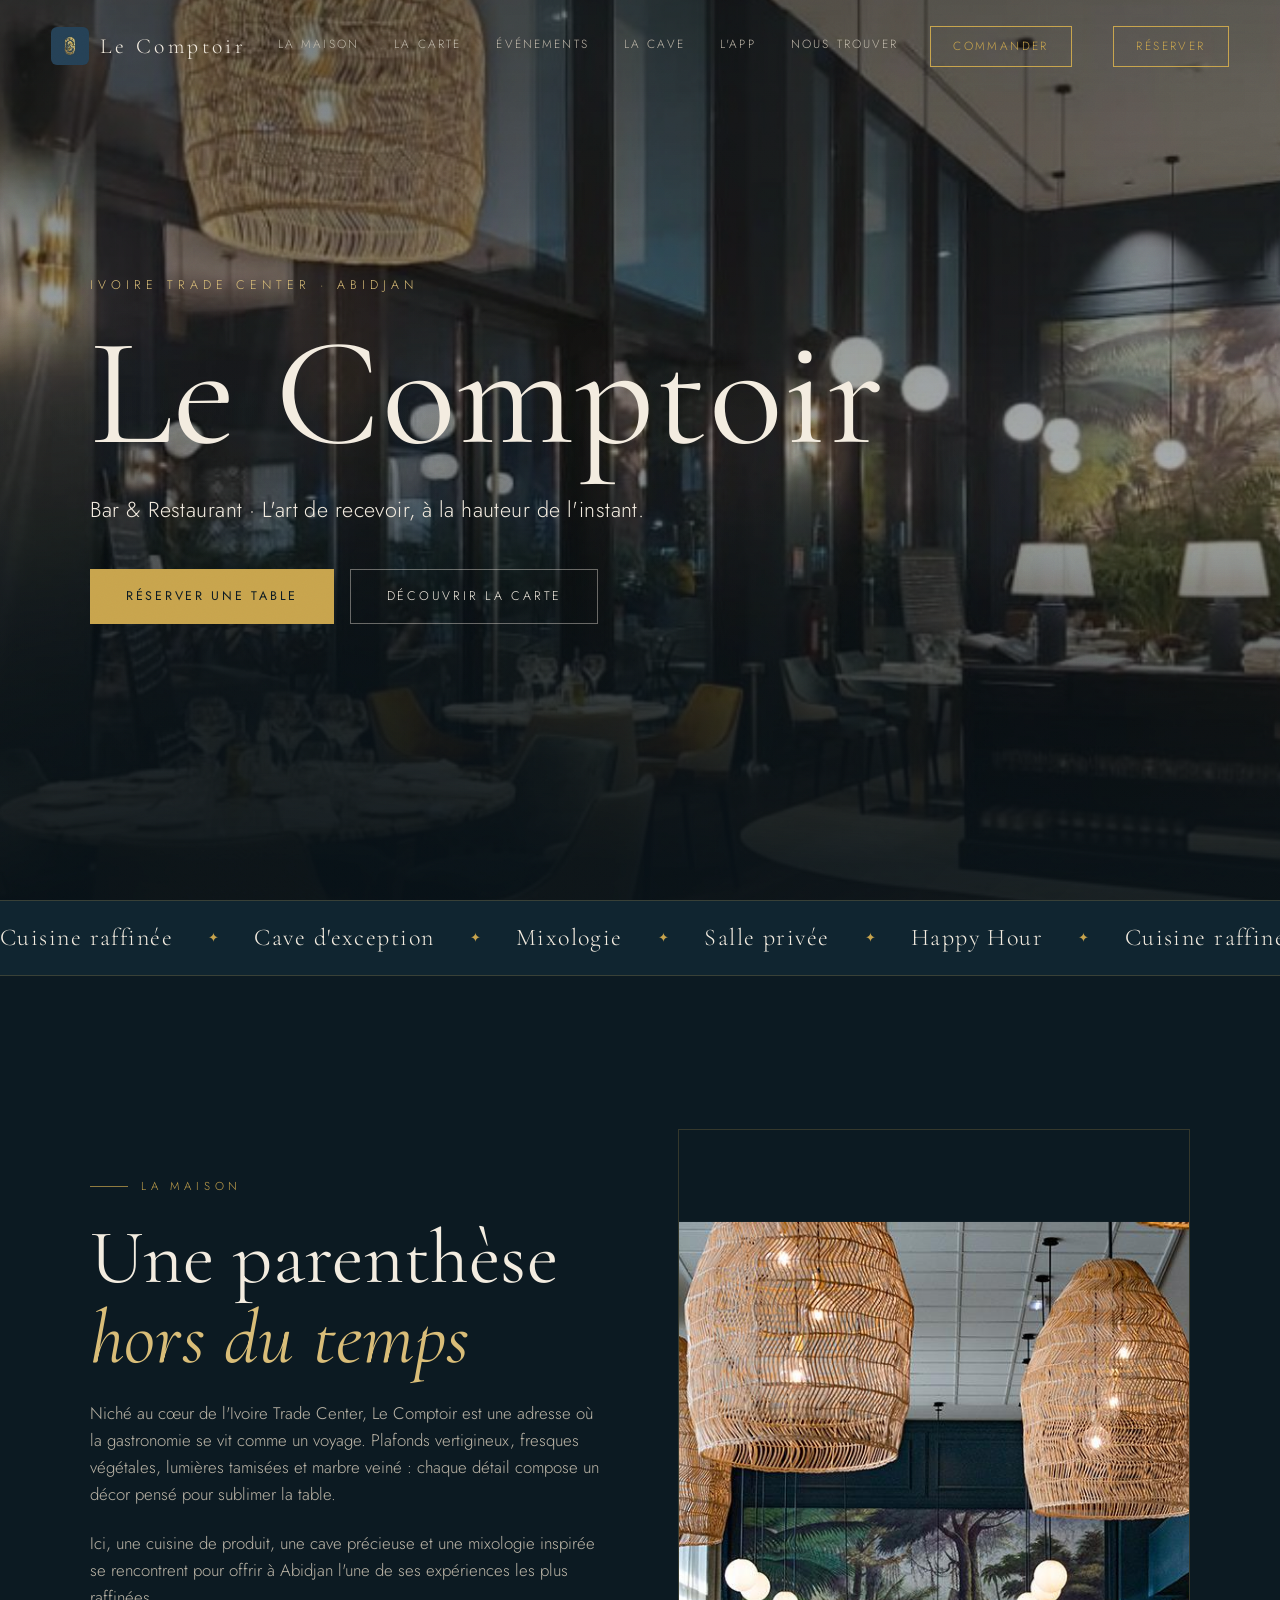
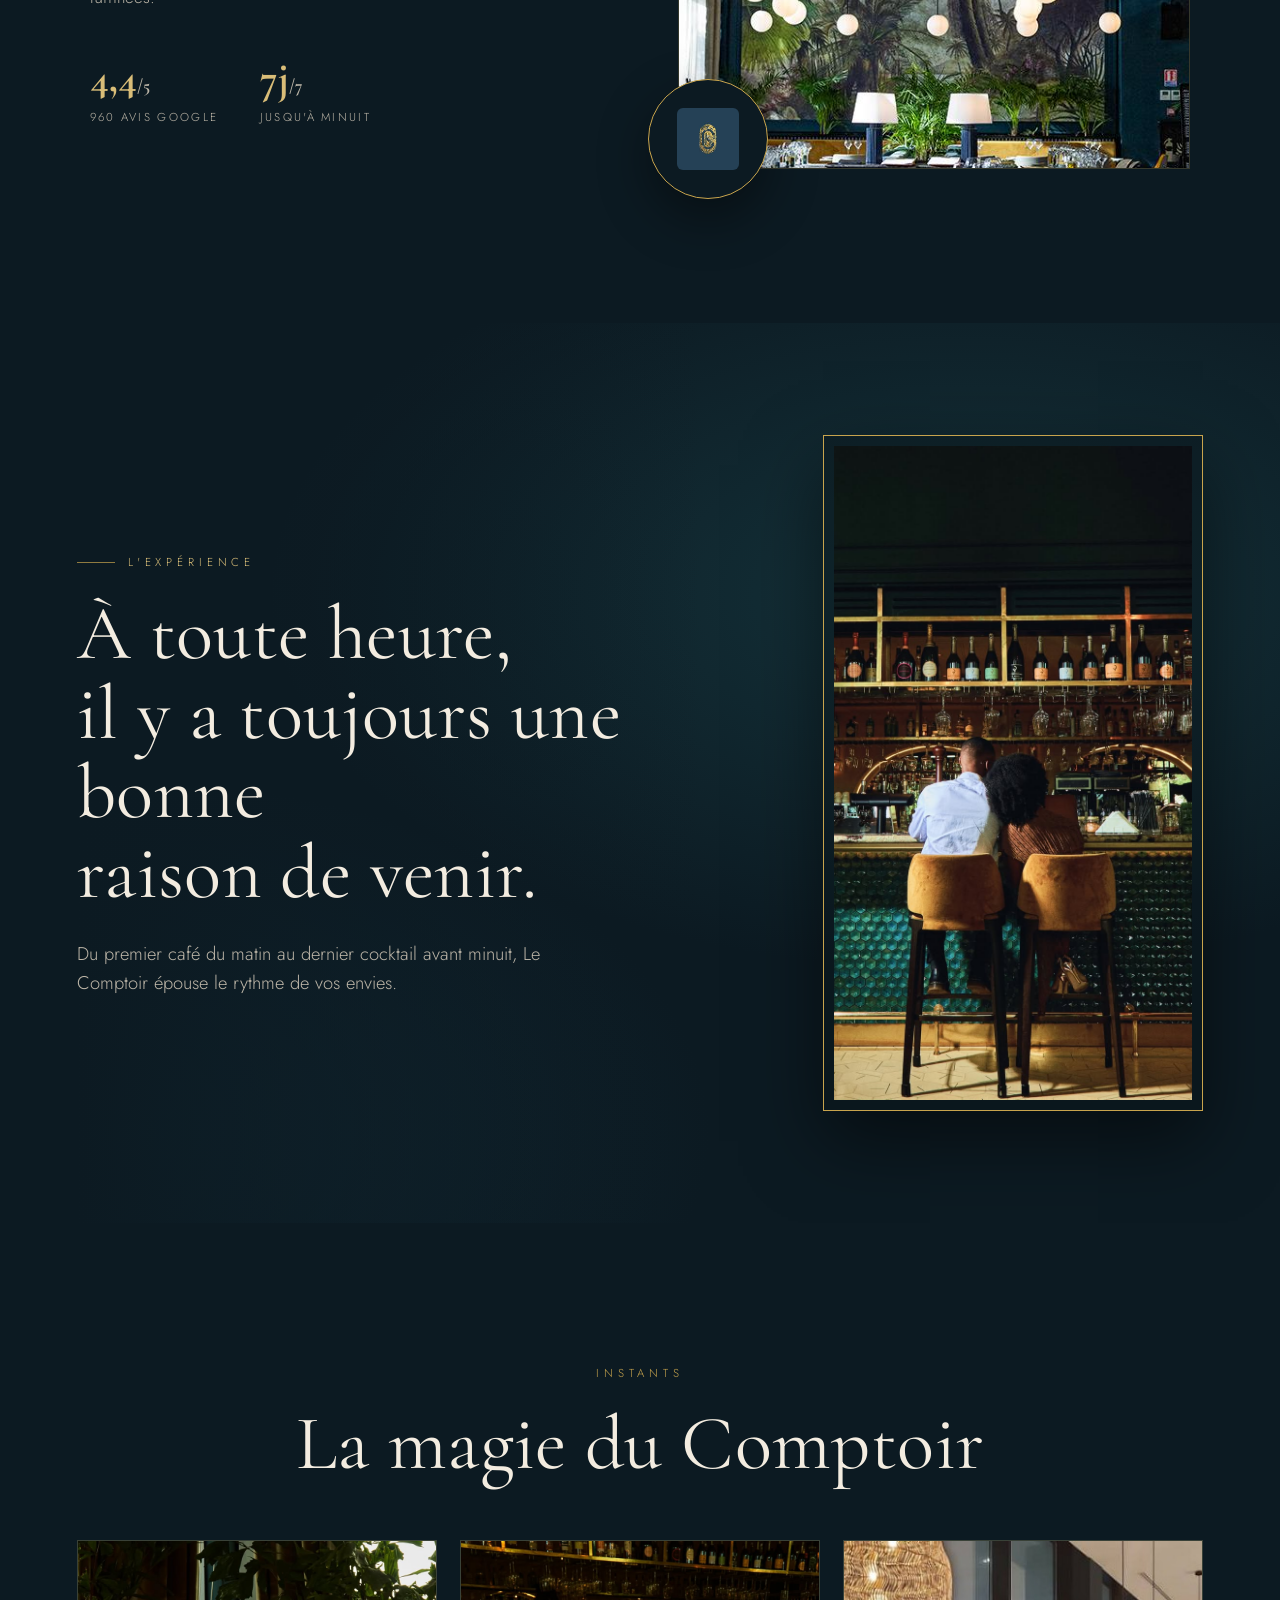
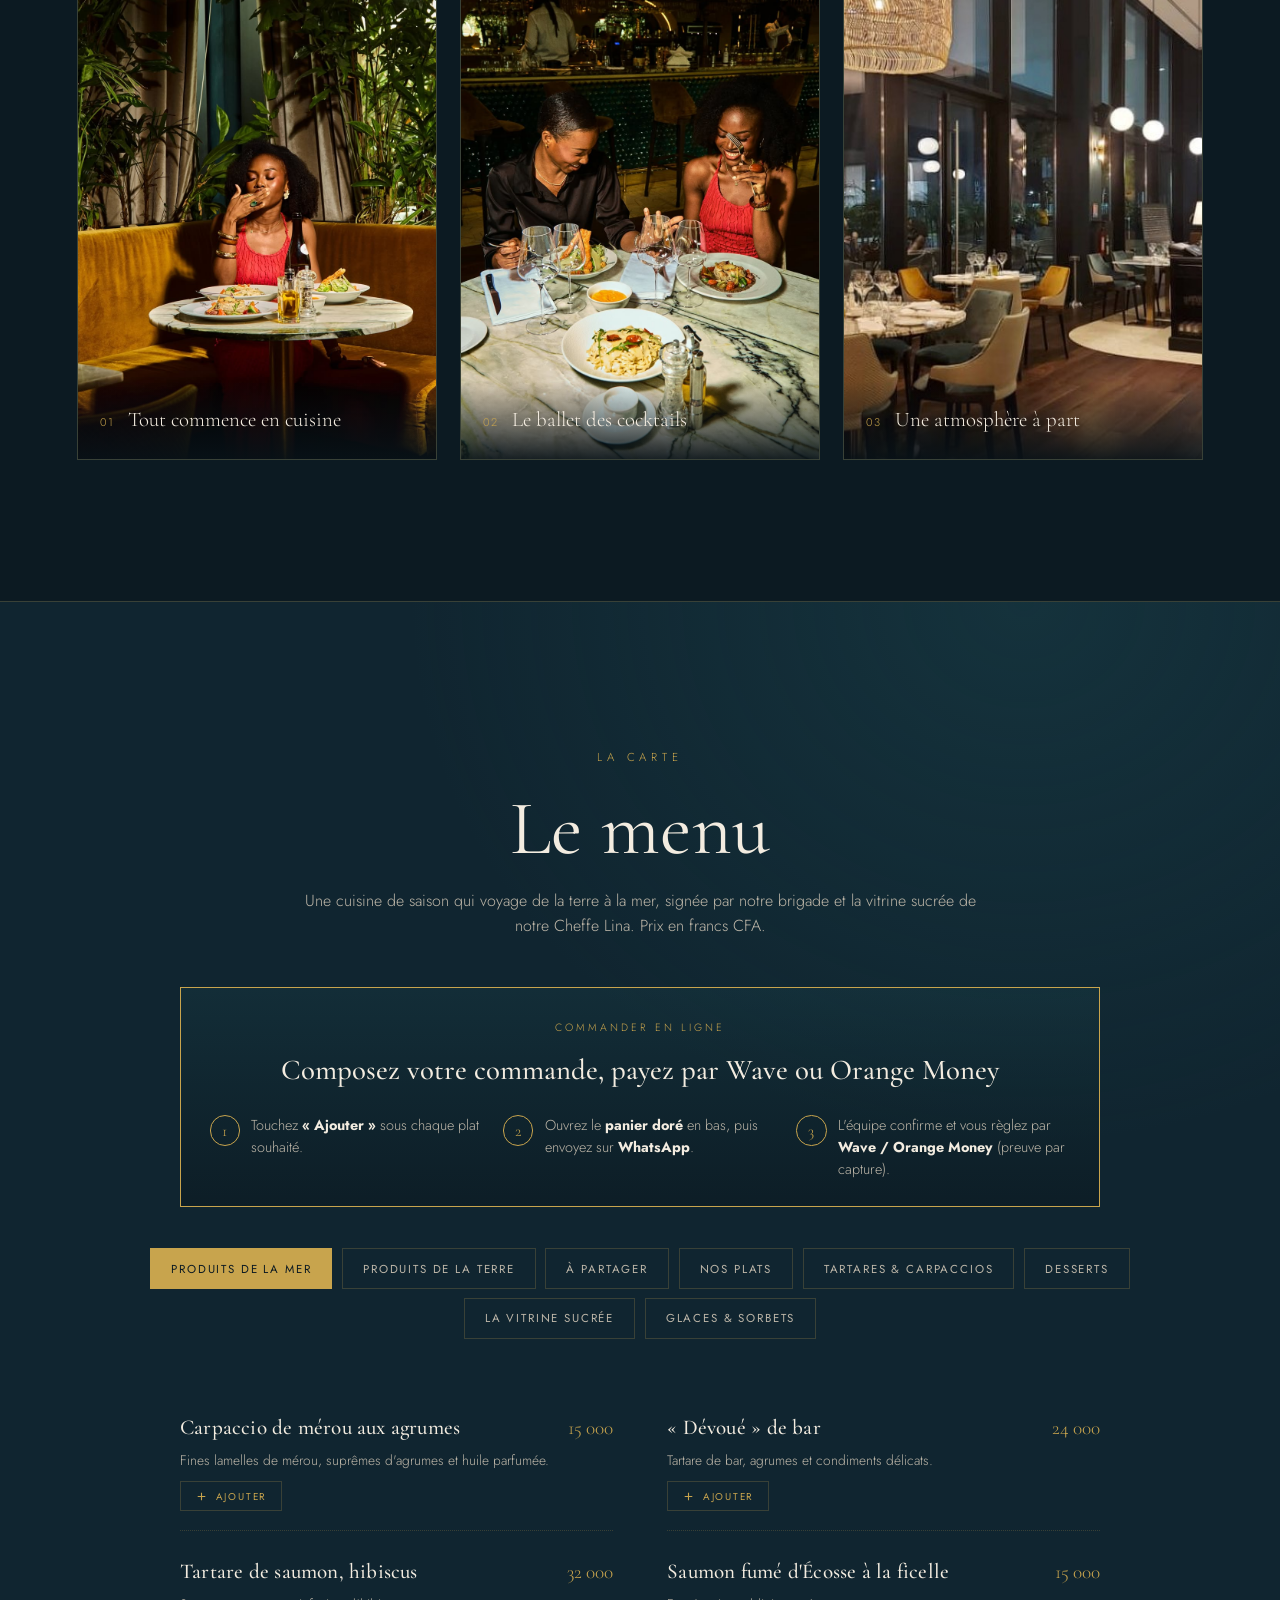
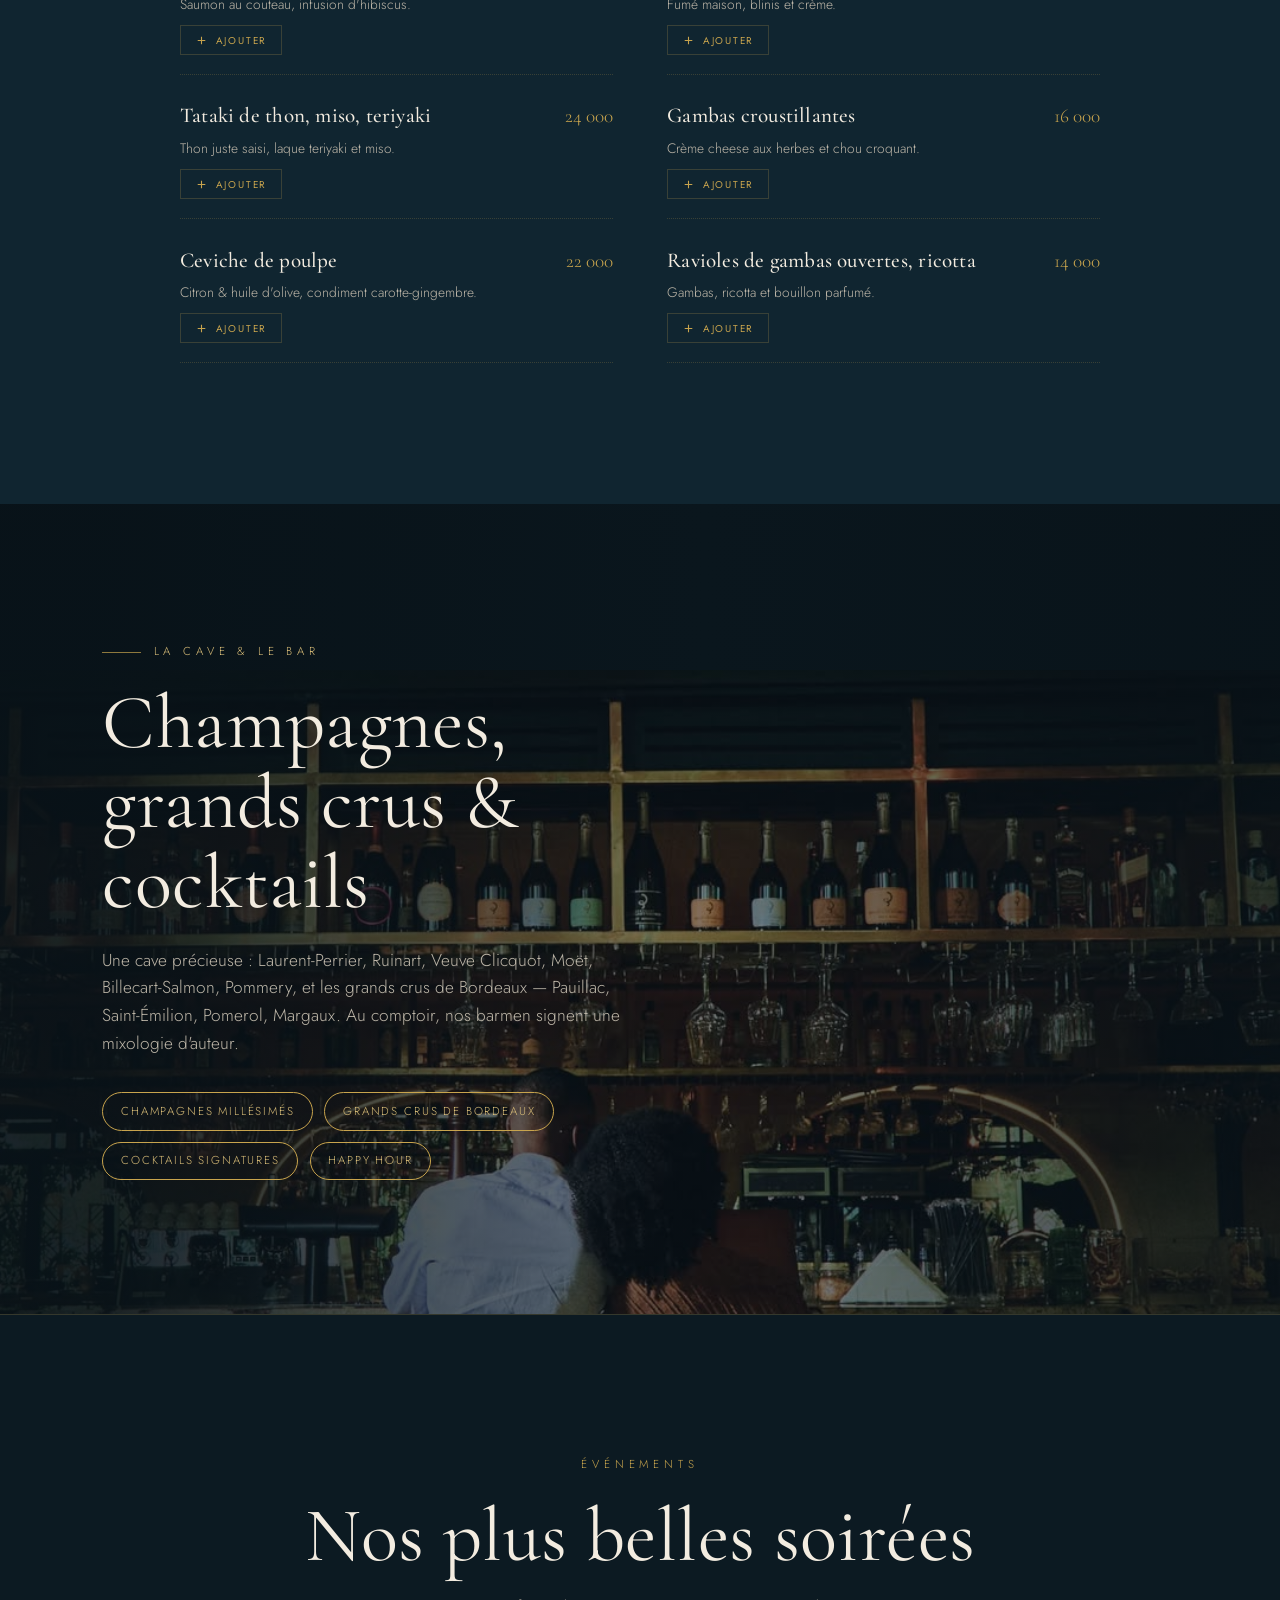
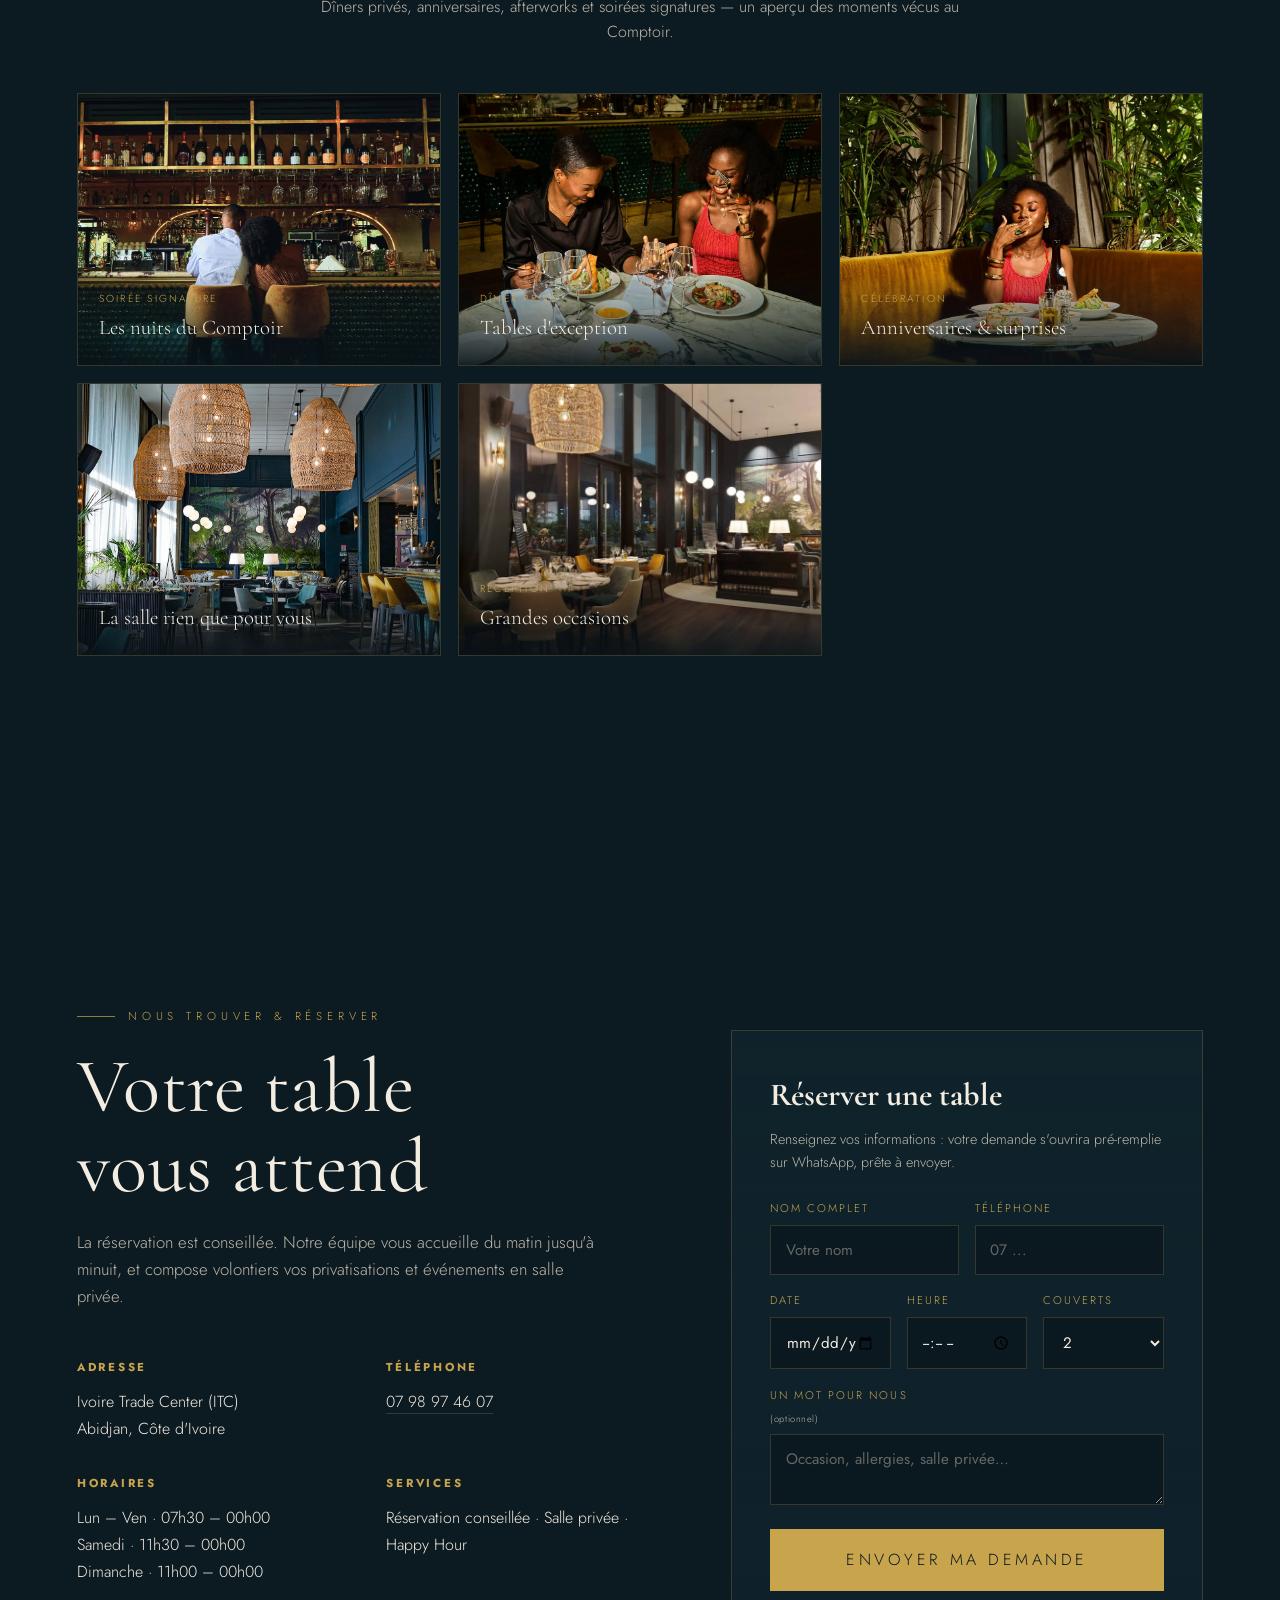
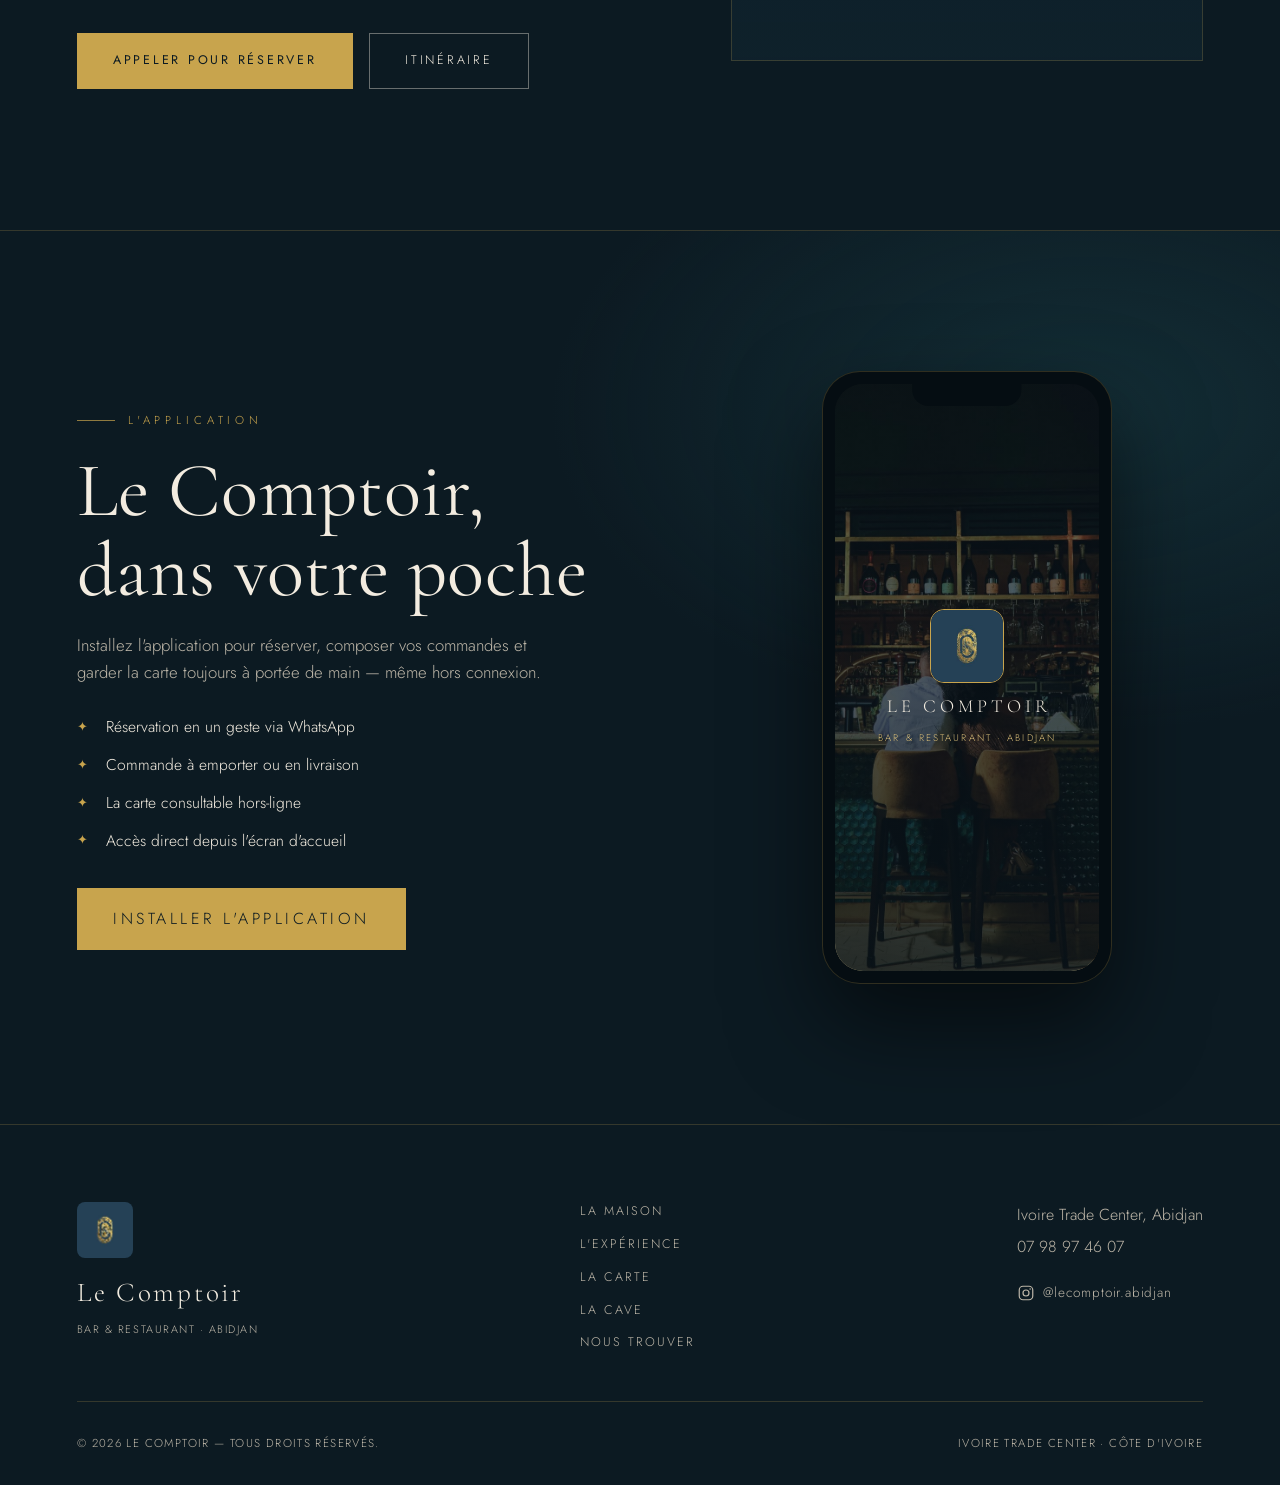
==== index.html @ 258ab1a0 "Le Comptoir — site web + PWA (réservation & commande WhatsApp, événements) Co-Authored-By: Claude Op" ====
<!DOCTYPE html>
<html lang="fr">
<head>
<meta charset="UTF-8">
<meta name="viewport" content="width=device-width, initial-scale=1.0">
<title>Le Comptoir — Bar &amp; Restaurant · Abidjan</title>
<meta name="description" content="Le Comptoir, restaurant et bar haut de gamme au cœur de l'Ivoire Trade Center, Abidjan. Une cuisine raffinée, une cave d'exception et une atmosphère d'un autre monde.">
<link rel="icon" href="assets/img/logo.jpeg">
<!-- PWA -->
<link rel="manifest" href="manifest.webmanifest">
<meta name="theme-color" content="#0c1a22">
<meta name="mobile-web-app-capable" content="yes">
<meta name="apple-mobile-web-app-capable" content="yes">
<meta name="apple-mobile-web-app-status-bar-style" content="black-translucent">
<meta name="apple-mobile-web-app-title" content="Le Comptoir">
<link rel="apple-touch-icon" href="assets/icons/apple-touch-icon.png">
<link rel="preconnect" href="https://fonts.googleapis.com">
<link rel="preconnect" href="https://fonts.gstatic.com" crossorigin>
<link href="https://fonts.googleapis.com/css2?family=Cormorant+Garamond:ital,wght@0,300;0,400;0,500;0,600;1,400&family=Jost:wght@300;400;500&display=swap" rel="stylesheet">
<link rel="stylesheet" href="styles.css">
</head>
<body>

<!-- ===== Preloader ===== -->
<div class="preloader" id="preloader">
  <div class="preloader__inner">
    <img src="assets/img/logo.jpeg" alt="Le Comptoir" class="preloader__logo">
    <span class="preloader__name">LE COMPTOIR</span>
    <div class="preloader__bar"><span></span></div>
  </div>
</div>

<!-- ===== Progress + grain ===== -->
<div class="scroll-progress" id="scrollProgress"></div>
<div class="grain"></div>

<!-- ===== Nav ===== -->
<header class="nav" id="nav">
  <a href="#hero" class="nav__brand">
    <img src="assets/img/logo.jpeg" alt="Le Comptoir">
    <span>Le Comptoir</span>
  </a>
  <nav class="nav__links">
    <a href="#about">La Maison</a>
    <a href="#menu">La Carte</a>
    <a href="#events">Événements</a>
    <a href="#cave">La Cave</a>
    <a href="#app">L'App</a>
    <a href="#visite">Nous Trouver</a>
  </nav>
  <a href="#menu" class="nav__cta nav__cta--ghost">Commander</a>
  <a href="#reserver" class="nav__cta">Réserver</a>
  <button class="nav__burger" id="burger" aria-label="Menu"><span></span><span></span><span></span></button>
</header>

<div class="mobile-menu" id="mobileMenu">
  <a href="#about">La Maison</a>
  <a href="#menu">La Carte</a>
  <a href="#menu">Commander</a>
  <a href="#events">Événements</a>
  <a href="#cave">La Cave</a>
  <a href="#app">L'App</a>
  <a href="#visite">Nous Trouver</a>
  <a href="https://www.instagram.com/lecomptoir.abidjan/" target="_blank" rel="noopener">Instagram</a>
  <a href="#reserver" class="mobile-menu__cta">Réserver</a>
</div>

<!-- ===== HERO ===== -->
<section class="hero" id="hero">
  <div class="hero__media">
    <picture>
      <source media="(max-width:768px)" srcset="assets/img/bar.jpg">
      <img src="assets/img/salle.jpg" alt="La salle du Comptoir" class="hero__img" id="heroImg">
    </picture>
    <div class="hero__overlay"></div>
  </div>
  <div class="hero__content">
    <span class="hero__eyebrow" data-reveal>Ivoire Trade Center · Abidjan</span>
    <h1 class="hero__title">
      <span data-reveal data-delay="1">Le Comptoir</span>
    </h1>
    <p class="hero__sub" data-reveal data-delay="2">Bar &amp; Restaurant · L'art de recevoir, à la hauteur de l'instant.</p>
    <div class="hero__actions" data-reveal data-delay="3">
      <a href="#reserver" class="btn btn--gold">Réserver une table</a>
      <a href="#menu" class="btn btn--ghost">Découvrir la carte</a>
    </div>
  </div>
  <div class="hero__scroll" data-reveal data-delay="4">
    <span>Défiler</span>
    <div class="hero__scroll-line"></div>
  </div>
</section>

<!-- ===== Marquee ===== -->
<div class="marquee">
  <div class="marquee__track">
    <span>Cuisine raffinée</span><i>✦</i><span>Cave d'exception</span><i>✦</i><span>Mixologie</span><i>✦</i><span>Salle privée</span><i>✦</i><span>Happy Hour</span><i>✦</i>
    <span>Cuisine raffinée</span><i>✦</i><span>Cave d'exception</span><i>✦</i><span>Mixologie</span><i>✦</i><span>Salle privée</span><i>✦</i><span>Happy Hour</span><i>✦</i>
  </div>
</div>

<!-- ===== ABOUT ===== -->
<section class="about" id="about">
  <div class="about__text">
    <span class="kicker" data-reveal>La Maison</span>
    <h2 class="h-display" data-reveal data-delay="1">Une parenthèse<br><em>hors du temps</em></h2>
    <p data-reveal data-delay="2">Niché au cœur de l'Ivoire Trade Center, Le Comptoir est une adresse où la gastronomie se vit comme un voyage. Plafonds vertigineux, fresques végétales, lumières tamisées et marbre veiné&nbsp;: chaque détail compose un décor pensé pour sublimer la table.</p>
    <p data-reveal data-delay="3">Ici, une cuisine de produit, une cave précieuse et une mixologie inspirée se rencontrent pour offrir à Abidjan l'une de ses expériences les plus raffinées.</p>
    <div class="about__stats" data-reveal data-delay="4">
      <div><strong>4,4<span>/5</span></strong><small>960 avis Google</small></div>
      <div><strong>7j<span>/7</span></strong><small>jusqu'à minuit</small></div>
    </div>
  </div>
  <div class="about__media">
    <div class="about__img-wrap" data-reveal data-delay="2">
      <img src="assets/img/salle2.jpg" alt="Intérieur du Comptoir" data-parallax="0.12">
    </div>
    <div class="about__badge" data-reveal data-delay="3">
      <img src="assets/img/logo.jpeg" alt="Logo Le Comptoir">
    </div>
  </div>
</section>

<!-- ===== EXPERIENCE / VIDEO PINNED ===== -->
<section class="experience" id="experience">
  <div class="experience__bg" aria-hidden="true"></div>
  <div class="experience__veil"></div>
  <div class="experience__inner">
    <div class="experience__content">
      <span class="kicker kicker--light" data-reveal>L'Expérience</span>
      <h2 class="h-display h-display--light" data-reveal data-delay="1">À toute heure,<br>il y a toujours une bonne<br>raison de venir.</h2>
      <p data-reveal data-delay="2">Du premier café du matin au dernier cocktail avant minuit, Le Comptoir épouse le rythme de vos envies.</p>
    </div>
    <div class="experience__frame" data-reveal data-delay="2">
      <video muted loop playsinline preload="metadata" poster="assets/img/bar.jpg" data-autoplay>
        <source src="assets/video/ambiance.mp4" type="video/mp4">
      </video>
    </div>
  </div>
</section>

<!-- ===== TRIPTYQUE VIDEOS ===== -->
<section class="triptych">
  <div class="triptych__head">
    <span class="kicker" data-reveal>Instants</span>
    <h2 class="h-display" data-reveal data-delay="1">La magie du Comptoir</h2>
  </div>
  <div class="triptych__grid">
    <figure class="vcard" data-reveal>
      <video muted loop playsinline preload="metadata" poster="assets/img/banquette.jpg" data-autoplay>
        <source src="assets/video/cuisine.mp4" type="video/mp4">
      </video>
      <figcaption><span>01</span>Tout commence en cuisine</figcaption>
    </figure>
    <figure class="vcard vcard--tall" data-reveal data-delay="1">
      <video muted loop playsinline preload="metadata" poster="assets/img/duo-marbre.jpg" data-autoplay>
        <source src="assets/video/cocktail.mp4" type="video/mp4">
      </video>
      <figcaption><span>02</span>Le ballet des cocktails</figcaption>
    </figure>
    <figure class="vcard" data-reveal data-delay="2">
      <video muted loop playsinline preload="metadata" poster="assets/img/salle.jpg" data-autoplay>
        <source src="assets/video/ambiance.mp4" type="video/mp4">
      </video>
      <figcaption><span>03</span>Une atmosphère à part</figcaption>
    </figure>
  </div>
</section>

<!-- ===== MENU ===== -->
<section class="menu" id="menu">
  <div class="menu__intro">
    <span class="kicker" data-reveal>La Carte</span>
    <h2 class="h-display" data-reveal data-delay="1">Le menu</h2>
    <p data-reveal data-delay="2">Une cuisine de saison qui voyage de la terre à la mer, signée par notre brigade et la vitrine sucrée de notre Cheffe Lina. Prix en francs CFA.</p>
  </div>

  <div class="order-banner" data-reveal>
    <div class="order-banner__head">
      <span class="order-banner__tag">Commander en ligne</span>
      <h3>Composez votre commande, payez par Wave ou Orange Money</h3>
    </div>
    <div class="order-banner__steps">
      <div><span>1</span>Touchez <strong>« Ajouter »</strong> sous chaque plat souhaité.</div>
      <div><span>2</span>Ouvrez le <strong>panier doré</strong> en bas, puis envoyez sur <strong>WhatsApp</strong>.</div>
      <div><span>3</span>L'équipe confirme et vous règlez par <strong>Wave / Orange Money</strong> (preuve par capture).</div>
    </div>
  </div>

  <div class="menu__tabs" id="menuTabs" data-reveal>
    <button class="active" data-tab="mer">Produits de la mer</button>
    <button data-tab="terre">Produits de la terre</button>
    <button data-tab="partager">À partager</button>
    <button data-tab="plats">Nos plats</button>
    <button data-tab="tartares">Tartares &amp; Carpaccios</button>
    <button data-tab="desserts">Desserts</button>
    <button data-tab="vitrine">La vitrine sucrée</button>
    <button data-tab="pozzetto">Glaces &amp; Sorbets</button>
  </div>

  <div class="menu__panels">

    <!-- MER -->
    <div class="menu__panel active" data-panel="mer">
      <div class="dish"><div class="dish__head"><h3>Carpaccio de mérou aux agrumes</h3><span class="dish__price">15&nbsp;000</span></div><p>Fines lamelles de mérou, suprêmes d'agrumes et huile parfumée.</p></div>
      <div class="dish"><div class="dish__head"><h3>« Dévoué » de bar</h3><span class="dish__price">24&nbsp;000</span></div><p>Tartare de bar, agrumes et condiments délicats.</p></div>
      <div class="dish"><div class="dish__head"><h3>Tartare de saumon, hibiscus</h3><span class="dish__price">32&nbsp;000</span></div><p>Saumon au couteau, infusion d'hibiscus.</p></div>
      <div class="dish"><div class="dish__head"><h3>Saumon fumé d'Écosse à la ficelle</h3><span class="dish__price">15&nbsp;000</span></div><p>Fumé maison, blinis et crème.</p></div>
      <div class="dish"><div class="dish__head"><h3>Tataki de thon, miso, teriyaki</h3><span class="dish__price">24&nbsp;000</span></div><p>Thon juste saisi, laque teriyaki et miso.</p></div>
      <div class="dish"><div class="dish__head"><h3>Gambas croustillantes</h3><span class="dish__price">16&nbsp;000</span></div><p>Crème cheese aux herbes et chou croquant.</p></div>
      <div class="dish"><div class="dish__head"><h3>Ceviche de poulpe</h3><span class="dish__price">22&nbsp;000</span></div><p>Citron &amp; huile d'olive, condiment carotte-gingembre.</p></div>
      <div class="dish"><div class="dish__head"><h3>Ravioles de gambas ouvertes, ricotta</h3><span class="dish__price">14&nbsp;000</span></div><p>Gambas, ricotta et bouillon parfumé.</p></div>
    </div>

    <!-- TERRE -->
    <div class="menu__panel" data-panel="terre">
      <div class="dish"><div class="dish__head"><h3>Aubergine rôtie au chèvre</h3><span class="dish__price">14&nbsp;000</span></div><p>Edamame, crème aux herbes, menthe &amp; épinards.</p></div>
      <div class="dish"><div class="dish__head"><h3>Bœuf sauté au miso</h3><span class="dish__price">19&nbsp;000</span></div><p>Émincé de bœuf laqué, sauce miso.</p></div>
      <div class="dish"><div class="dish__head"><h3>Tartare à la tomate, burrata &amp; pesto</h3><span class="dish__price">20&nbsp;000</span></div><p>Tomate, burrata crémeuse et pesto maison.</p></div>
      <div class="dish"><div class="dish__head"><h3>Gros marronnais du Comptoir</h3><span class="dish__price">10&nbsp;000</span></div><p>Moutarde à l'ancienne et croûtons de pain.</p></div>
      <div class="dish"><div class="dish__head"><h3>Brave de champignons</h3><span class="dish__price">18&nbsp;000</span></div><p>Beurre blanc à l'estragon, escargots en persillade.</p></div>
      <div class="dish"><div class="dish__head"><h3>Saint-Marcellin rôti</h3><span class="dish__price">14&nbsp;000</span></div><p>Pain aux céréales et salade.</p></div>
    </div>

    <!-- À PARTAGER -->
    <div class="menu__panel" data-panel="partager">
      <p class="menu__note">Pensé pour deux convives.</p>
      <div class="dish"><div class="dish__head"><h3>Pizzetti burrata, jambon de Parme</h3><span class="dish__price">24&nbsp;000</span></div><p>Burrata, jambon de Parme et tomate séchée.</p></div>
      <div class="dish"><div class="dish__head"><h3>Pizzetti burrata, tartufata</h3><span class="dish__price">22&nbsp;000</span></div><p>Burrata, tartufata et épinards.</p></div>
      <div class="dish"><div class="dish__head"><h3>Planche de jambon ibérique</h3><span class="dish__price">30&nbsp;000</span></div><p>Pata negra finement tranché.</p></div>
      <div class="dish"><div class="dish__head"><h3>Notre Veggie</h3><span class="dish__price">14&nbsp;000</span></div><p>Tartine végétale du Comptoir, légumes &amp; céréales.</p></div>
    </div>

    <!-- PLATS -->
    <div class="menu__panel" data-panel="plats">
      <div class="dish"><div class="dish__head"><h3>Entrecôte de bœuf Simmental · 380g</h3><span class="dish__price">36&nbsp;000</span></div><p>Sauce béarnaise et frites maison.</p></div>
      <div class="dish"><div class="dish__head"><h3>Filet de bœuf Angus</h3><span class="dish__price">36&nbsp;000</span></div><p>Poivre de raffia et frites.</p></div>
      <div class="dish"><div class="dish__head"><h3>Filet mignon de veau</h3><span class="dish__price">32&nbsp;000</span></div><p>Coquillettes à la tartufata, sauce porto truffée.</p></div>
      <div class="dish"><div class="dish__head"><h3>Entrecôte de veau, sauce soubise</h3><span class="dish__price">30&nbsp;000</span></div><p>Pommes paillasson.</p></div>
      <div class="dish"><div class="dish__head"><h3>Suprême de cochon basse température</h3><span class="dish__price">30&nbsp;000</span></div><p>Gnocchis, sauce moutarde et gratin de riz.</p></div>
      <div class="dish"><div class="dish__head"><h3>Suprême de canard, sauce bigarade</h3><span class="dish__price">29&nbsp;000</span></div><p>Carotte et agrumes.</p></div>
      <div class="dish"><div class="dish__head"><h3>Onglet de bœuf Black Angus</h3><span class="dish__price">23&nbsp;000</span></div><p>Compotée d'oignon au miel, pommes paillasson.</p></div>
    </div>

    <!-- TARTARES -->
    <div class="menu__panel" data-panel="tartares">
      <div class="dish"><div class="dish__head"><h3>Tartare de bœuf au couteau</h3><span class="dish__price">24&nbsp;000</span></div><p>Frites et salade.</p></div>
      <div class="dish"><div class="dish__head"><h3>Carpaccio de bœuf à l'italienne</h3><span class="dish__price">19&nbsp;000</span></div><p>Câpres, parmesan, frites et salade.</p></div>
      <div class="dish"><div class="dish__head"><h3>Chiffonnade de filet mignon de veau bio</h3><span class="dish__price">24&nbsp;000</span></div><p>Condiment césar, frites et salade.</p></div>
    </div>

    <!-- DESSERTS -->
    <div class="menu__panel" data-panel="desserts">
      <p class="menu__note">Les incontournables.</p>
      <div class="dish"><div class="dish__head"><h3>Pain perdu maison</h3><span class="dish__price">8&nbsp;000</span></div><p>Avec sa boule de glace vanille.</p></div>
      <div class="dish"><div class="dish__head"><h3>Mi-cuit au chocolat</h3><span class="dish__price">9&nbsp;000</span></div><p>Avec sa boule de glace vanille.</p></div>
      <div class="dish"><div class="dish__head"><h3>Crème brûlée</h3><span class="dish__price">8&nbsp;000</span></div><p>À la vanille de Madagascar.</p></div>
      <div class="dish"><div class="dish__head"><h3>Tiramisu Nuage</h3><span class="dish__price">9&nbsp;500</span></div><p>Touche d'amaretto.</p></div>
      <div class="dish"><div class="dish__head"><h3>Tiramisu Matcha</h3><span class="dish__price">10&nbsp;000</span></div><p>Crème légère, biscuit imbibé au matcha.</p></div>
      <div class="dish"><div class="dish__head"><h3>Riz au lait intensément vanillé</h3><span class="dish__price">9&nbsp;000</span></div><p>Beurre salé, noisettes &amp; sarrasin.</p></div>
      <div class="dish"><div class="dish__head"><h3>Crumble aux pommes</h3><span class="dish__price">10&nbsp;000</span></div><p>Pommes caramélisées, crème légère à la fève de Tonka.</p></div>
      <div class="dish"><div class="dish__head"><h3>Profiteroles Le Comptoir</h3><span class="dish__price">9&nbsp;500</span></div><p>Glaces vanille &amp; chocolat, sauce chocolat chaud.</p></div>
      <div class="dish"><div class="dish__head"><h3>Café très gourmand</h3><span class="dish__price">9&nbsp;500</span></div><p>Un café et son assortiment de mignardises.</p></div>
      <div class="dish"><div class="dish__head"><h3>Mousse tout-choco</h3><span class="dish__price">8&nbsp;000</span></div><p>Avec une pointe de fleur de sel.</p></div>
      <div class="dish"><div class="dish__head"><h3>Salade de fruits frais</h3><span class="dish__price">7&nbsp;000</span></div><p>Sirop infusé à la vanille de Madagascar.</p></div>
    </div>

    <!-- VITRINE -->
    <div class="menu__panel" data-panel="vitrine">
      <p class="menu__note">La vitrine de notre Cheffe Lina et son équipe.</p>
      <div class="dish"><div class="dish__head"><h3>Paris-Brest</h3><span class="dish__price">8&nbsp;000</span></div></div>
      <div class="dish"><div class="dish__head"><h3>Pavlova chocolat &amp; praliné</h3><span class="dish__price">8&nbsp;000</span></div></div>
      <div class="dish"><div class="dish__head"><h3>Tarte au citron</h3><span class="dish__price">8&nbsp;000</span></div></div>
      <div class="dish"><div class="dish__head"><h3>Macaron vanille de Madagascar &amp; framboises</h3><span class="dish__price">9&nbsp;000</span></div></div>
      <div class="dish"><div class="dish__head"><h3>Fraisier</h3><span class="dish__price">9&nbsp;000</span></div></div>
      <div class="dish"><div class="dish__head"><h3>Framboisier</h3><span class="dish__price">9&nbsp;000</span></div></div>
      <div class="dish"><div class="dish__head"><h3>Tarte vanille de Madagascar &amp; fraise</h3><span class="dish__price">9&nbsp;000</span></div></div>
      <div class="dish"><div class="dish__head"><h3>Tarte pistache framboise</h3><span class="dish__price">9&nbsp;000</span></div></div>
      <div class="dish"><div class="dish__head"><h3>Tarte café vanille de Madagascar</h3><span class="dish__price">9&nbsp;000</span></div></div>
      <div class="dish"><div class="dish__head"><h3>Tarte pistache fleur d'oranger</h3><span class="dish__price">9&nbsp;000</span></div></div>
    </div>

    <!-- POZZETTO -->
    <div class="menu__panel" data-panel="pozzetto">
      <p class="menu__note">Pozzetto · glaces &amp; sorbets artisanaux — 1 boule 2&nbsp;500 · 2 boules 4&nbsp;500 · 3 boules 7&nbsp;000</p>
      <div class="pozzetto">
        <div class="pozzetto__col">
          <h4>Les glaces</h4>
          <ul>
            <li>Vanille bourbon</li><li>Chocolat noir</li><li>Gianduja di pozzetto</li><li>Chocolat blanc</li><li>Cannelle</li><li>Caramel beurre salé</li><li>Café Costadora</li><li>Noisette</li><li>Pistache di pozzetto</li><li>Matcha (thé vert japonais)</li><li>Violette</li>
          </ul>
        </div>
        <div class="pozzetto__col">
          <h4>Les sorbets</h4>
          <ul>
            <li>Citron</li><li>Banane</li><li>Mangue</li><li>Fraise</li><li>Framboise</li><li>Noix de coco</li>
          </ul>
        </div>
      </div>
    </div>

  </div>
</section>

<!-- ===== CAVE (parallax image) ===== -->
<section class="cave" id="cave">
  <div class="cave__media">
    <img src="assets/img/bar.jpg" alt="Le bar du Comptoir" data-parallax="0.18">
    <div class="cave__veil"></div>
  </div>
  <div class="cave__content">
    <span class="kicker kicker--light" data-reveal>La Cave &amp; le Bar</span>
    <h2 class="h-display h-display--light" data-reveal data-delay="1">Champagnes,<br>grands crus &amp; cocktails</h2>
    <p data-reveal data-delay="2">Une cave précieuse&nbsp;: Laurent-Perrier, Ruinart, Veuve Clicquot, Moët, Billecart-Salmon, Pommery, et les grands crus de Bordeaux — Pauillac, Saint-Émilion, Pomerol, Margaux. Au comptoir, nos barmen signent une mixologie d'auteur.</p>
    <div class="cave__chips" data-reveal data-delay="3">
      <span>Champagnes millésimés</span>
      <span>Grands crus de Bordeaux</span>
      <span>Cocktails signatures</span>
      <span>Happy Hour</span>
    </div>
  </div>
</section>

<!-- ===== ÉVÉNEMENTS ===== -->
<section class="events" id="events">
  <div class="events__head">
    <span class="kicker" data-reveal>Événements</span>
    <h2 class="h-display" data-reveal data-delay="1">Nos plus belles soirées</h2>
    <p data-reveal data-delay="2">Dîners privés, anniversaires, afterworks et soirées signatures — un aperçu des moments vécus au Comptoir.</p>
  </div>
  <div class="events__grid" id="eventsGrid">
    <figure class="ecard ecard--lg" data-reveal>
      <img src="assets/img/bar.jpg" alt="Soirée au bar du Comptoir" loading="lazy">
      <figcaption><span class="ecard__date">Soirée signature</span><span class="ecard__title">Les nuits du Comptoir</span></figcaption>
    </figure>
    <figure class="ecard" data-reveal data-delay="1">
      <img src="assets/img/duo-marbre.jpg" alt="Dîner entre amis" loading="lazy">
      <figcaption><span class="ecard__date">Dîner privé</span><span class="ecard__title">Tables d'exception</span></figcaption>
    </figure>
    <figure class="ecard" data-reveal data-delay="2">
      <img src="assets/img/banquette.jpg" alt="Célébration" loading="lazy">
      <figcaption><span class="ecard__date">Célébration</span><span class="ecard__title">Anniversaires &amp; surprises</span></figcaption>
    </figure>
    <figure class="ecard" data-reveal data-delay="1">
      <img src="assets/img/salle2.jpg" alt="Privatisation de la salle" loading="lazy">
      <figcaption><span class="ecard__date">Privatisation</span><span class="ecard__title">La salle rien que pour vous</span></figcaption>
    </figure>
    <figure class="ecard ecard--lg" data-reveal data-delay="2">
      <img src="assets/img/salle.jpg" alt="Réception au Comptoir" loading="lazy">
      <figcaption><span class="ecard__date">Réception</span><span class="ecard__title">Grandes occasions</span></figcaption>
    </figure>
  </div>
  <p class="events__note" data-reveal>Un événement à organiser&nbsp;? <a href="#reserver">Contactez-nous</a> pour une privatisation ou la salle à manger privée.</p>
</section>

<!-- ===== RESERVER / VISITE ===== -->
<section class="visite" id="visite">
  <div class="visite__grid">
    <div class="visite__info" id="reserver">
      <span class="kicker" data-reveal>Nous trouver &amp; réserver</span>
      <h2 class="h-display" data-reveal data-delay="1">Votre table<br>vous attend</h2>
      <p class="visite__lead" data-reveal data-delay="2">La réservation est conseillée. Notre équipe vous accueille du matin jusqu'à minuit, et compose volontiers vos privatisations et événements en salle privée.</p>

      <div class="info-grid">
        <div class="info-block" data-reveal data-delay="2">
          <h4>Adresse</h4>
          <p>Ivoire Trade Center (ITC)<br>Abidjan, Côte d'Ivoire</p>
        </div>
        <div class="info-block" data-reveal data-delay="3">
          <h4>Téléphone</h4>
          <p><a href="tel:+2250798974607">07 98 97 46 07</a></p>
        </div>
        <div class="info-block" data-reveal data-delay="3">
          <h4>Horaires</h4>
          <p>Lun – Ven · 07h30 – 00h00<br>Samedi · 11h30 – 00h00<br>Dimanche · 11h00 – 00h00</p>
        </div>
        <div class="info-block" data-reveal data-delay="4">
          <h4>Services</h4>
          <p>Réservation conseillée · Salle privée · Happy Hour</p>
        </div>
      </div>

      <div class="visite__actions" data-reveal data-delay="4">
        <a href="tel:+2250798974607" class="btn btn--gold">Appeler pour réserver</a>
        <a href="https://www.google.com/maps/search/?api=1&query=Le+Comptoir+Bar+Restaurant+Ivoire+Trade+Center+Abidjan" target="_blank" rel="noopener" class="btn btn--ghost">Itinéraire</a>
      </div>
    </div>

    <div class="resa" data-reveal data-delay="2">
      <h3 class="resa__title">Réserver une table</h3>
      <p class="resa__hint">Renseignez vos informations&nbsp;: votre demande s'ouvrira pré-remplie sur WhatsApp, prête à envoyer.</p>
      <form id="resaForm" class="resa__form" novalidate>
        <div class="resa__row">
          <label>Nom complet
            <input type="text" name="nom" required placeholder="Votre nom">
          </label>
          <label>Téléphone
            <input type="tel" name="tel" required placeholder="07 ...">
          </label>
        </div>
        <div class="resa__row">
          <label>Date
            <input type="date" name="date" required>
          </label>
          <label>Heure
            <input type="time" name="heure" required>
          </label>
          <label>Couverts
            <select name="couverts" required>
              <option value="1">1</option><option value="2" selected>2</option>
              <option value="3">3</option><option value="4">4</option>
              <option value="5">5</option><option value="6">6</option>
              <option value="7">7</option><option value="8">8</option>
              <option value="9+">9 +</option>
            </select>
          </label>
        </div>
        <label>Un mot pour nous <small>(optionnel)</small>
          <textarea name="message" rows="2" placeholder="Occasion, allergies, salle privée…"></textarea>
        </label>
        <button type="submit" class="btn btn--gold resa__submit">Envoyer ma demande</button>
        <p class="resa__error" id="resaError"></p>
      </form>
    </div>
  </div>
</section>

<!-- ===== APP / TÉLÉCHARGER ===== -->
<section class="appsec" id="app">
  <div class="appsec__inner">
    <div class="appsec__text">
      <span class="kicker" data-reveal>L'Application</span>
      <h2 class="h-display" data-reveal data-delay="1">Le Comptoir,<br>dans votre poche</h2>
      <p data-reveal data-delay="2">Installez l'application pour réserver, composer vos commandes et garder la carte toujours à portée de main — même hors connexion.</p>
      <ul class="appsec__benefits" data-reveal data-delay="2">
        <li>Réservation en un geste via WhatsApp</li>
        <li>Commande à emporter ou en livraison</li>
        <li>La carte consultable hors-ligne</li>
        <li>Accès direct depuis l'écran d'accueil</li>
      </ul>
      <div class="appsec__actions" data-reveal data-delay="3">
        <button class="btn btn--gold" id="installBtn">Installer l'application</button>
        <button class="btn btn--ghost" id="iosHelpBtn">Sur iPhone&nbsp;?</button>
      </div>
      <p class="appsec__hint" id="installedHint" hidden>✓ Application déjà installée — retrouvez-la sur votre écran d'accueil.</p>
    </div>
    <div class="appsec__phone" data-reveal data-delay="2" aria-hidden="true">
      <div class="phone">
        <div class="phone__notch"></div>
        <div class="phone__screen">
          <img src="assets/img/bar.jpg" alt="">
          <div class="phone__overlay">
            <img src="assets/icons/icon-192.png" class="phone__logo" alt="">
            <span class="phone__name">LE COMPTOIR</span>
            <span class="phone__tag">Bar &amp; Restaurant · Abidjan</span>
          </div>
        </div>
      </div>
    </div>
  </div>
</section>

<!-- ===== FOOTER ===== -->
<footer class="footer">
  <div class="footer__top">
    <div class="footer__brand">
      <img src="assets/img/logo.jpeg" alt="Le Comptoir">
      <span>Le Comptoir</span>
      <small>Bar &amp; Restaurant · Abidjan</small>
    </div>
    <nav class="footer__nav">
      <a href="#about">La Maison</a>
      <a href="#experience">L'Expérience</a>
      <a href="#menu">La Carte</a>
      <a href="#cave">La Cave</a>
      <a href="#visite">Nous trouver</a>
    </nav>
    <div class="footer__contact">
      <p>Ivoire Trade Center, Abidjan</p>
      <p><a href="tel:+2250798974607">07 98 97 46 07</a></p>
      <a class="footer__ig" href="https://www.instagram.com/lecomptoir.abidjan/" target="_blank" rel="noopener" aria-label="Instagram">
        <svg viewBox="0 0 24 24" width="18" height="18" fill="none" stroke="currentColor" stroke-width="1.6"><rect x="3" y="3" width="18" height="18" rx="5"/><circle cx="12" cy="12" r="4"/><circle cx="17.5" cy="6.5" r="1" fill="currentColor" stroke="none"/></svg>
        <span>@lecomptoir.abidjan</span>
      </a>
    </div>
  </div>
  <div class="footer__bottom">
    <span>© <span id="year"></span> Le Comptoir — Tous droits réservés.</span>
    <span>Ivoire Trade Center · Côte d'Ivoire</span>
  </div>
</footer>

<!-- ===== Floating cart button ===== -->
<button class="cart-fab" id="cartFab" aria-label="Voir ma commande" hidden>
  <svg viewBox="0 0 24 24" width="22" height="22" fill="none" stroke="currentColor" stroke-width="1.6"><circle cx="9" cy="20" r="1.3"/><circle cx="18" cy="20" r="1.3"/><path d="M2.5 3h2l2.2 11.2a1.5 1.5 0 0 0 1.5 1.2h8.2a1.5 1.5 0 0 0 1.5-1.2L21 7H6"/></svg>
  <span class="cart-fab__count" id="cartCount">0</span>
</button>

<!-- ===== Cart drawer ===== -->
<div class="drawer-backdrop" id="drawerBackdrop"></div>
<aside class="drawer" id="cartDrawer" aria-label="Ma commande">
  <div class="drawer__head">
    <h3>Ma commande</h3>
    <button class="drawer__close" id="drawerClose" aria-label="Fermer">&times;</button>
  </div>

  <div class="drawer__body" id="cartItems"></div>
  <p class="drawer__empty" id="cartEmpty">Votre panier est vide.<br><small>Ajoutez des plats depuis la carte.</small></p>

  <div class="drawer__foot" id="cartFoot" hidden>
    <div class="drawer__total"><span>Total</span><strong id="cartTotal">0 F</strong></div>

    <div class="drawer__form">
      <div class="drawer__row">
        <label>Nom<input type="text" id="cName" placeholder="Votre nom"></label>
        <label>Téléphone<input type="tel" id="cPhone" placeholder="07 ..."></label>
      </div>
      <label>Mode
        <select id="cMode">
          <option value="À emporter">À emporter</option>
          <option value="Livraison">Livraison</option>
          <option value="Sur place">Sur place</option>
        </select>
      </label>
      <label id="cAddrWrap" hidden>Adresse de livraison<input type="text" id="cAddr" placeholder="Quartier, repère…"></label>
      <label>Note <small>(optionnel)</small><input type="text" id="cNote" placeholder="Cuisson, allergies…"></label>
    </div>

    <p class="drawer__pay"><strong>Paiement par Wave ou Orange Money.</strong> Après l'envoi, l'équipe vous confirme la commande et vous communique le numéro de paiement&nbsp;; vous réglez puis renvoyez la capture de confirmation. (Sur place et espèces aussi possibles.)</p>
    <button class="btn btn--gold drawer__submit" id="cartSend">Envoyer la commande sur WhatsApp</button>
  </div>
</aside>

<!-- ===== iOS install help modal ===== -->
<div class="ios-modal" id="iosModal">
  <div class="ios-modal__card">
    <button class="ios-modal__close" id="iosClose" aria-label="Fermer">&times;</button>
    <img src="assets/icons/icon-192.png" alt="" class="ios-modal__logo">
    <h3>Installer sur iPhone</h3>
    <ol>
      <li>Touchez le bouton <strong>Partager</strong> <span class="ios-share">⬆️</span> en bas de Safari.</li>
      <li>Choisissez <strong>« Sur l'écran d'accueil »</strong>.</li>
      <li>Validez avec <strong>« Ajouter »</strong>.</li>
    </ol>
    <p>L'icône du Comptoir apparaîtra sur votre écran d'accueil.</p>
  </div>
</div>

<script src="script.js"></script>
</body>
</html>
---- styles.css ----
/* ============================================================
   LE COMPTOIR — Abidjan
   ============================================================ */

:root{
  --navy:#0c1a22;
  --navy-2:#102530;
  --navy-3:#16323f;
  --teal:#1d4a52;
  --gold:#c8a44d;
  --gold-soft:#d9bd78;
  --cream:#f3ece0;
  --cream-dim:#bdb6a8;
  --line:rgba(200,164,77,.22);
  --ease:cubic-bezier(.22,.61,.36,1);
  --serif:"Cormorant Garamond",Georgia,serif;
  --sans:"Jost","Helvetica Neue",Arial,sans-serif;
}

*{margin:0;padding:0;box-sizing:border-box}
html{scroll-behavior:smooth}
body{
  background:var(--navy);
  color:var(--cream);
  font-family:var(--sans);
  font-weight:300;
  line-height:1.6;
  overflow-x:hidden;
  -webkit-font-smoothing:antialiased;
}
img,video{display:block;max-width:100%}
a{color:inherit;text-decoration:none}
section{position:relative}
[hidden]{display:none!important}

/* ---------- Typography helpers ---------- */
.h-display{
  font-family:var(--serif);
  font-weight:400;
  font-size:clamp(2.4rem,6vw,5rem);
  line-height:1.04;
  letter-spacing:.005em;
}
.h-display em{font-style:italic;color:var(--gold-soft)}
.h-display--light{color:var(--cream)}
.kicker{
  display:inline-block;
  font-size:.72rem;
  letter-spacing:.42em;
  text-transform:uppercase;
  color:var(--gold);
  margin-bottom:1.4rem;
  position:relative;
  padding-left:3.2rem;
}
.kicker::before{
  content:"";position:absolute;left:0;top:50%;
  width:2.4rem;height:1px;background:var(--gold);opacity:.7;
}
.kicker--light{color:var(--gold-soft)}

/* ---------- Buttons ---------- */
.btn{
  display:inline-block;
  font-family:var(--sans);
  font-size:.78rem;
  letter-spacing:.22em;
  text-transform:uppercase;
  padding:1.05rem 2.2rem;
  border:1px solid var(--gold);
  transition:.5s var(--ease);
  position:relative;overflow:hidden;
}
.btn--gold{background:var(--gold);color:var(--navy);font-weight:400}
.btn--gold:hover{background:transparent;color:var(--gold)}
.btn--ghost{background:transparent;color:var(--cream);border-color:rgba(243,236,224,.4)}
button.btn{cursor:pointer;font:inherit}
.btn--ghost:hover{border-color:var(--gold);color:var(--gold)}

/* ---------- Grain + progress ---------- */
.grain{
  position:fixed;inset:0;z-index:9990;pointer-events:none;opacity:.045;
  background-image:url("data:image/svg+xml,%3Csvg xmlns='http://www.w3.org/2000/svg' width='120' height='120'%3E%3Cfilter id='n'%3E%3CfeTurbulence type='fractalNoise' baseFrequency='.9' numOctaves='3'/%3E%3C/filter%3E%3Crect width='100%25' height='100%25' filter='url(%23n)'/%3E%3C/svg%3E");
  mix-blend-mode:overlay;
}
.scroll-progress{
  position:fixed;top:0;left:0;height:2px;width:0;z-index:9999;
  background:linear-gradient(90deg,var(--gold),var(--gold-soft));
}

/* ---------- Preloader ---------- */
.preloader{
  position:fixed;inset:0;z-index:10000;background:var(--navy);
  display:flex;align-items:center;justify-content:center;
  transition:opacity .8s ease,visibility .8s ease;
}
.preloader.done{opacity:0;visibility:hidden}
.preloader__inner{display:flex;flex-direction:column;align-items:center;gap:1.1rem}
.preloader__logo{width:78px;border-radius:8px;animation:floaty 2.4s ease-in-out infinite}
.preloader__name{font-family:var(--serif);font-size:1.4rem;letter-spacing:.5em;padding-left:.5em;color:var(--gold-soft)}
.preloader__bar{width:160px;height:1px;background:rgba(255,255,255,.12);overflow:hidden}
.preloader__bar span{display:block;height:100%;width:0;background:var(--gold);animation:load 1.4s var(--ease) forwards}
@keyframes load{to{width:100%}}
@keyframes floaty{50%{transform:translateY(-8px)}}

/* ---------- Nav ---------- */
.nav{
  position:fixed;top:0;left:0;width:100%;z-index:900;
  display:flex;align-items:center;justify-content:space-between;
  padding:1.6rem clamp(1.2rem,4vw,3.2rem);
  transition:.5s var(--ease);
}
.nav.scrolled{
  background:rgba(10,22,28,.82);
  backdrop-filter:blur(14px);
  padding-top:.9rem;padding-bottom:.9rem;
  border-bottom:1px solid var(--line);
}
.nav__brand{display:flex;align-items:center;gap:.7rem}
.nav__brand img{width:38px;border-radius:6px}
.nav__brand span{font-family:var(--serif);font-size:1.35rem;letter-spacing:.16em}
.nav__links{display:flex;gap:2.2rem}
.nav__links a{
  font-size:.74rem;letter-spacing:.18em;text-transform:uppercase;color:var(--cream-dim);
  position:relative;padding-bottom:4px;transition:.4s;
}
.nav__links a::after{content:"";position:absolute;left:0;bottom:0;width:0;height:1px;background:var(--gold);transition:.4s var(--ease)}
.nav__links a:hover{color:var(--cream)}
.nav__links a:hover::after{width:100%}
.nav__cta{
  font-size:.74rem;letter-spacing:.2em;text-transform:uppercase;
  border:1px solid var(--gold);color:var(--gold);padding:.65rem 1.4rem;transition:.4s var(--ease);
}
.nav__cta:hover{background:var(--gold);color:var(--navy)}
.nav__burger{display:none;flex-direction:column;gap:5px;background:none;border:0;cursor:pointer}
.nav__burger span{width:26px;height:2px;background:var(--cream);transition:.3s}

/* mobile menu */
.mobile-menu{
  position:fixed;inset:0;z-index:899;background:var(--navy-2);
  display:flex;flex-direction:column;align-items:center;justify-content:center;gap:1.6rem;
  opacity:0;visibility:hidden;transition:.5s var(--ease);
}
.mobile-menu.open{opacity:1;visibility:visible}
.mobile-menu a{font-family:var(--serif);font-size:1.8rem;letter-spacing:.1em;color:var(--cream)}
.mobile-menu__cta{color:var(--gold)!important}

/* ============================================================
   HERO
   ============================================================ */
.hero{height:100vh;min-height:620px;display:flex;align-items:center;overflow:hidden}
.hero__media{position:absolute;inset:0;z-index:0}
.hero__img{width:100%;height:120%;object-fit:cover;will-change:transform}
.hero__overlay{
  position:absolute;inset:0;
  background:
    linear-gradient(to top,rgba(8,18,24,.92) 4%,rgba(8,18,24,.35) 45%,rgba(8,18,24,.55) 100%),
    radial-gradient(120% 80% at 20% 80%,rgba(8,18,24,.7),transparent 60%);
}
.hero__content{
  position:relative;z-index:2;
  padding:0 clamp(1.4rem,7vw,7rem);max-width:1100px;
}
.hero__eyebrow{
  display:block;font-size:.78rem;letter-spacing:.4em;text-transform:uppercase;color:var(--gold-soft);margin-bottom:1.6rem;
}
.hero__title{
  font-family:var(--serif);font-weight:400;
  font-size:clamp(3.4rem,12vw,10rem);
  line-height:.95;letter-spacing:.01em;
}
.hero__title span{display:inline-block}
.hero__sub{
  font-size:clamp(1rem,2vw,1.35rem);color:var(--cream);
  margin:1.6rem 0 2.6rem;max-width:640px;font-weight:300;letter-spacing:.02em;
}
.hero__actions{display:flex;gap:1rem;flex-wrap:wrap}
.hero__scroll{
  position:absolute;bottom:2rem;left:50%;transform:translateX(-50%);z-index:2;
  display:flex;flex-direction:column;align-items:center;gap:.7rem;
  font-size:.66rem;letter-spacing:.32em;text-transform:uppercase;color:var(--cream-dim);
}
.hero__scroll-line{width:1px;height:48px;background:linear-gradient(var(--gold),transparent);position:relative;overflow:hidden}
.hero__scroll-line::after{content:"";position:absolute;top:0;left:0;width:100%;height:40%;background:var(--gold);animation:scrollDot 1.8s var(--ease) infinite}
@keyframes scrollDot{0%{transform:translateY(-100%)}100%{transform:translateY(260%)}}

/* ============================================================
   MARQUEE
   ============================================================ */
.marquee{
  background:var(--navy-2);border-top:1px solid var(--line);border-bottom:1px solid var(--line);
  padding:1.1rem 0;overflow:hidden;
}
.marquee__track{display:flex;align-items:center;gap:2.2rem;white-space:nowrap;width:max-content;animation:scrollX 28s linear infinite}
.marquee__track span{font-family:var(--serif);font-size:1.5rem;letter-spacing:.06em;color:var(--cream)}
.marquee__track i{color:var(--gold);font-style:normal;font-size:.8rem}
@keyframes scrollX{to{transform:translateX(-50%)}}

/* ============================================================
   ABOUT
   ============================================================ */
.about{
  display:grid;grid-template-columns:1fr 1fr;gap:clamp(2rem,6vw,6rem);
  align-items:center;
  padding:clamp(5rem,12vw,11rem) clamp(1.4rem,7vw,8rem);
  max-width:1500px;margin:0 auto;
}
.about__text p{color:var(--cream-dim);font-size:1.05rem;margin-top:1.4rem;max-width:520px}
.about__stats{display:flex;gap:2.6rem;margin-top:3rem;flex-wrap:wrap}
.about__stats strong{font-family:var(--serif);font-size:2.6rem;color:var(--gold-soft);display:block;line-height:1}
.about__stats span{font-size:1.1rem;color:var(--cream-dim)}
.about__stats small{font-size:.72rem;letter-spacing:.2em;text-transform:uppercase;color:var(--cream-dim);margin-top:.5rem;display:block}
.about__media{position:relative}
.about__img-wrap{overflow:hidden;border:1px solid var(--line);aspect-ratio:4/5}
.about__img-wrap img{width:100%;height:118%;object-fit:cover}
.about__badge{
  position:absolute;bottom:-30px;left:-30px;width:120px;height:120px;border-radius:50%;
  background:var(--navy);border:1px solid var(--gold);display:flex;align-items:center;justify-content:center;
  box-shadow:0 20px 50px rgba(0,0,0,.4);
}
.about__badge img{width:62px;border-radius:6px}

/* ============================================================
   EXPERIENCE (pinned video)
   ============================================================ */
.experience{position:relative;min-height:100vh;display:flex;align-items:center;overflow:hidden;padding:clamp(4rem,9vw,7rem) 0}
.experience__bg{
  position:absolute;inset:0;z-index:0;
  background:
    radial-gradient(90% 70% at 75% 30%,rgba(29,74,82,.5),transparent 60%),
    radial-gradient(70% 60% at 10% 90%,rgba(20,50,63,.6),transparent 65%),
    var(--navy);
}
.experience__veil{position:absolute;inset:0;z-index:1;background:linear-gradient(90deg,var(--navy) 6%,transparent 55%)}
.experience__inner{
  position:relative;z-index:2;width:100%;max-width:1500px;margin:0 auto;
  padding:0 clamp(1.4rem,6vw,7rem);
  display:grid;grid-template-columns:1.05fr .95fr;gap:clamp(2rem,6vw,5rem);align-items:center;
}
.experience__content p{color:var(--cream-dim);font-size:1.15rem;margin-top:1.6rem;max-width:480px}
.experience__frame{
  justify-self:end;width:100%;max-width:380px;
  aspect-ratio:9/16;max-height:78vh;
  border:1px solid var(--gold);padding:10px;background:rgba(8,18,24,.4);
  box-shadow:0 30px 70px rgba(0,0,0,.5);
}
.experience__frame video{width:100%;height:100%;object-fit:cover;display:block}

/* ============================================================
   TRIPTYCH videos
   ============================================================ */
.triptych{padding:clamp(5rem,11vw,9rem) clamp(1.4rem,6vw,6rem);max-width:1500px;margin:0 auto}
.triptych__head{text-align:center;margin-bottom:3.5rem;display:flex;flex-direction:column;align-items:center}
.triptych__head .kicker{padding-left:0}
.triptych__head .kicker::before{display:none}
.triptych__grid{display:grid;grid-template-columns:repeat(3,1fr);gap:1.4rem;align-items:start}
.vcard{position:relative;overflow:hidden;border:1px solid var(--line);background:var(--navy-2)}
.vcard video{width:100%;aspect-ratio:9/13;object-fit:cover;transition:.8s var(--ease)}
.vcard--tall{transform:translateY(-2.5rem)}
.vcard figcaption{
  position:absolute;left:0;bottom:0;width:100%;padding:1.4rem;
  background:linear-gradient(transparent,rgba(8,18,24,.92));
  font-family:var(--serif);font-size:1.3rem;display:flex;align-items:baseline;gap:.8rem;
}
.vcard figcaption span{font-family:var(--sans);font-size:.7rem;letter-spacing:.2em;color:var(--gold)}
.vcard:hover video{transform:scale(1.05)}

/* ============================================================
   MENU
   ============================================================ */
.menu{
  background:
    radial-gradient(80% 60% at 80% 0%,rgba(29,74,82,.35),transparent 60%),
    var(--navy-2);
  border-top:1px solid var(--line);
  padding:clamp(5rem,11vw,9rem) clamp(1.4rem,6vw,6rem);
}
.menu__intro{text-align:center;max-width:680px;margin:0 auto 3rem}
.menu__intro .kicker{padding-left:0}
.menu__intro .kicker::before{display:none}
.menu__intro p{color:var(--cream-dim);margin-top:1.2rem}
.menu__tabs{
  display:flex;flex-wrap:wrap;justify-content:center;gap:.6rem;
  max-width:980px;margin:0 auto 3.4rem;
}
.menu__tabs button{
  font-family:var(--sans);font-size:.72rem;letter-spacing:.16em;text-transform:uppercase;
  background:transparent;color:var(--cream-dim);border:1px solid var(--line);
  padding:.7rem 1.25rem;cursor:pointer;transition:.4s var(--ease);
}
.menu__tabs button:hover{color:var(--cream);border-color:var(--gold-soft)}
.menu__tabs button.active{background:var(--gold);color:var(--navy);border-color:var(--gold)}
.menu__panels{max-width:920px;margin:0 auto}
.menu__panel{display:none;grid-template-columns:1fr 1fr;gap:.4rem 3.4rem}
.menu__panel.active{display:grid;animation:fadeUp .6s var(--ease)}
.menu__note{
  grid-column:1/-1;text-align:center;font-family:var(--serif);font-style:italic;
  font-size:1.15rem;color:var(--gold-soft);margin-bottom:1rem;
}
.dish{padding:1.15rem 0;border-bottom:1px dotted rgba(200,164,77,.22)}
.dish__head{display:flex;align-items:baseline;justify-content:space-between;gap:1rem}
.dish__head h3{font-family:var(--serif);font-weight:500;font-size:1.32rem;letter-spacing:.01em;color:var(--cream)}
.dish__price{font-family:var(--serif);font-size:1.2rem;color:var(--gold);white-space:nowrap;position:relative}
.dish p{font-size:.86rem;color:var(--cream-dim);margin-top:.25rem;max-width:90%}
@keyframes fadeUp{from{opacity:0;transform:translateY(18px)}to{opacity:1;transform:none}}

.pozzetto{grid-column:1/-1;display:grid;grid-template-columns:1fr 1fr;gap:2.5rem}
.pozzetto h4{font-family:var(--serif);font-size:1.5rem;color:var(--gold-soft);margin-bottom:1rem;border-bottom:1px solid var(--line);padding-bottom:.6rem}
.pozzetto ul{list-style:none}
.pozzetto li{padding:.45rem 0;color:var(--cream);border-bottom:1px dotted rgba(200,164,77,.14)}

/* ============================================================
   CAVE (parallax)
   ============================================================ */
.cave{min-height:90vh;display:flex;align-items:center;overflow:hidden}
.cave__media{position:absolute;inset:0;z-index:0}
.cave__media img{width:100%;height:120%;object-fit:cover}
.cave__veil{position:absolute;inset:0;background:linear-gradient(90deg,rgba(8,18,24,.92) 8%,rgba(8,18,24,.5) 55%,rgba(8,18,24,.8))}
.cave__content{position:relative;z-index:2;padding:clamp(4rem,8vw,7rem) clamp(1.4rem,8vw,9rem);max-width:760px}
.cave__content p{color:var(--cream-dim);font-size:1.08rem;margin-top:1.5rem;max-width:560px}
.cave__chips{display:flex;flex-wrap:wrap;gap:.7rem;margin-top:2.2rem}
.cave__chips span{
  font-size:.72rem;letter-spacing:.16em;text-transform:uppercase;
  border:1px solid var(--gold);color:var(--gold-soft);padding:.55rem 1.1rem;border-radius:40px;
}

/* ============================================================
   VISITE
   ============================================================ */
.visite{padding:clamp(5rem,11vw,9rem) clamp(1.4rem,6vw,6rem);max-width:1500px;margin:0 auto}
.visite__grid{display:grid;grid-template-columns:1.1fr .9fr;gap:clamp(2rem,6vw,6rem);align-items:center}
.visite__lead{color:var(--cream-dim);font-size:1.05rem;margin-top:1.4rem;max-width:520px}
.info-grid{display:grid;grid-template-columns:1fr 1fr;gap:2rem 2.6rem;margin:3rem 0}
.info-block h4{font-size:.72rem;letter-spacing:.24em;text-transform:uppercase;color:var(--gold);margin-bottom:.7rem}
.info-block p{color:var(--cream);font-size:1rem;line-height:1.7}
.info-block a{border-bottom:1px solid var(--line);transition:.3s}
.info-block a:hover{color:var(--gold)}
.visite__actions{display:flex;gap:1rem;flex-wrap:wrap}
.visite__media{overflow:hidden;border:1px solid var(--line);aspect-ratio:4/5}
.visite__media img{width:100%;height:100%;object-fit:cover}

/* ---- Reservation form ---- */
.resa{
  background:linear-gradient(180deg,rgba(29,74,82,.18),rgba(16,37,48,.6));
  border:1px solid var(--line);padding:clamp(1.6rem,3vw,2.6rem);
}
.resa__title{font-family:var(--serif);font-size:2rem;color:var(--cream);margin-bottom:.5rem}
.resa__hint{color:var(--cream-dim);font-size:.9rem;margin-bottom:1.6rem}
.resa__form{display:flex;flex-direction:column;gap:1.1rem}
.resa__row{display:flex;gap:1rem;flex-wrap:wrap}
.resa__row label{flex:1;min-width:120px}
.resa__form label{
  display:flex;flex-direction:column;gap:.45rem;
  font-size:.7rem;letter-spacing:.18em;text-transform:uppercase;color:var(--gold);
}
.resa__form label small{letter-spacing:.06em;text-transform:none;color:var(--cream-dim)}
.resa__form input,.resa__form select,.resa__form textarea{
  font-family:var(--sans);font-size:.95rem;color:var(--cream);
  background:rgba(8,18,24,.55);border:1px solid var(--line);
  padding:.8rem .9rem;width:100%;transition:.3s var(--ease);
}
.resa__form textarea{resize:vertical}
.resa__form input:focus,.resa__form select:focus,.resa__form textarea:focus{
  outline:none;border-color:var(--gold);background:rgba(8,18,24,.8);
}
.resa__form input::placeholder,.resa__form textarea::placeholder{color:rgba(189,182,168,.5)}
.resa__form select option{background:var(--navy-2);color:var(--cream)}
.resa__submit{margin-top:.4rem;cursor:pointer;width:100%;border:1px solid var(--gold)}
.resa__error{color:#e0a3a3;font-size:.82rem;min-height:1em;letter-spacing:.04em}

/* ---- Footer instagram ---- */
.footer__ig{display:inline-flex;align-items:center;gap:.5rem;margin-top:1rem;color:var(--cream-dim);transition:.3s;font-size:.85rem;letter-spacing:.06em}
.footer__ig:hover{color:var(--gold)}

/* ============================================================
   FOOTER
   ============================================================ */
.footer{background:var(--navy);border-top:1px solid var(--line);padding:clamp(3rem,6vw,5rem) clamp(1.4rem,6vw,6rem) 2rem}
.footer__top{display:flex;flex-wrap:wrap;justify-content:space-between;gap:2.5rem;max-width:1400px;margin:0 auto;padding-bottom:3rem;border-bottom:1px solid var(--line)}
.footer__brand{display:flex;flex-direction:column;gap:.4rem}
.footer__brand img{width:56px;border-radius:8px;margin-bottom:.4rem}
.footer__brand span{font-family:var(--serif);font-size:1.7rem;letter-spacing:.1em}
.footer__brand small{color:var(--cream-dim);letter-spacing:.14em;text-transform:uppercase;font-size:.68rem}
.footer__nav{display:flex;flex-direction:column;gap:.8rem}
.footer__nav a{font-size:.78rem;letter-spacing:.16em;text-transform:uppercase;color:var(--cream-dim);transition:.3s}
.footer__nav a:hover{color:var(--gold)}
.footer__contact p{color:var(--cream-dim);margin-bottom:.4rem}
.footer__contact a:hover{color:var(--gold)}
.footer__bottom{display:flex;flex-wrap:wrap;justify-content:space-between;gap:1rem;max-width:1400px;margin:2rem auto 0;font-size:.72rem;letter-spacing:.12em;color:var(--cream-dim);text-transform:uppercase}

/* ============================================================
   REVEAL animations
   ============================================================ */
[data-reveal]{opacity:0;transform:translateY(34px);transition:opacity 1s var(--ease),transform 1s var(--ease)}
[data-reveal].in{opacity:1;transform:none}
[data-reveal][data-delay="1"]{transition-delay:.12s}
[data-reveal][data-delay="2"]{transition-delay:.24s}
[data-reveal][data-delay="3"]{transition-delay:.36s}
[data-reveal][data-delay="4"]{transition-delay:.48s}

/* ============================================================
   RESPONSIVE
   ============================================================ */
@media(max-width:900px){
  .nav__links,.nav__cta{display:none}
  .nav__burger{display:flex}
  .about{grid-template-columns:1fr}
  .about__media{order:-1;max-width:460px}
  .triptych__grid{grid-template-columns:1fr 1fr}
  .vcard--tall{transform:none}
  .experience__inner{grid-template-columns:1fr;gap:2.6rem}
  .experience__veil{background:linear-gradient(180deg,var(--navy) 10%,transparent 60%)}
  .experience__frame{justify-self:start;max-width:300px;max-height:60vh}
  .visite__grid{grid-template-columns:1fr}
  .visite__media{max-width:460px}
}
@media(max-width:640px){
  .menu__panel,.menu__panel.active{grid-template-columns:1fr}
  .pozzetto{grid-template-columns:1fr}
  .triptych__grid{grid-template-columns:1fr}
  .info-grid{grid-template-columns:1fr}
  .about__stats{gap:1.6rem}
  .about__badge{width:90px;height:90px;left:-12px;bottom:-20px}
  .about__badge img{width:46px}
  .dish__head h3{font-size:1.18rem}
}
@media(prefers-reduced-motion:reduce){
  *{animation:none!important;transition:none!important}
  [data-reveal]{opacity:1;transform:none}
}

/* ============================================================
   MENU — bouton Ajouter
   ============================================================ */
.dish__head{flex-wrap:wrap}
.dish__add{
  margin-top:.6rem;display:inline-flex;align-items:center;gap:.5rem;cursor:pointer;
  font-family:var(--sans);font-size:.62rem;letter-spacing:.18em;text-transform:uppercase;
  background:transparent;color:var(--gold);border:1px solid var(--line);
  padding:.42rem .85rem;transition:.35s var(--ease);
}
.dish__add:hover{background:var(--gold);color:var(--navy);border-color:var(--gold)}
.dish__add svg{width:13px;height:13px}
.dish__add.added{background:var(--gold);color:var(--navy);border-color:var(--gold)}

/* ============================================================
   APP SECTION
   ============================================================ */
.appsec{
  background:
    radial-gradient(70% 60% at 85% 20%,rgba(29,74,82,.4),transparent 60%),
    var(--navy);
  border-top:1px solid var(--line);
  padding:clamp(5rem,11vw,9rem) clamp(1.4rem,6vw,6rem);
}
.appsec__inner{max-width:1300px;margin:0 auto;display:grid;grid-template-columns:1.1fr .9fr;gap:clamp(2rem,6vw,5rem);align-items:center}
.appsec__text p{color:var(--cream-dim);font-size:1.05rem;margin-top:1.3rem;max-width:480px}
.appsec__benefits{list-style:none;margin:1.8rem 0 2.2rem;display:grid;gap:.8rem}
.appsec__benefits li{position:relative;padding-left:1.8rem;color:var(--cream);font-size:.98rem}
.appsec__benefits li::before{content:"✦";position:absolute;left:0;color:var(--gold);font-size:.8rem;top:.15rem}
.appsec__actions{display:flex;gap:1rem;flex-wrap:wrap}
#installBtn{cursor:pointer}
.appsec__hint{margin-top:1.2rem;color:var(--gold-soft);font-size:.9rem}

/* phone mockup */
.appsec__phone{display:flex;justify-content:center}
.phone{
  width:clamp(220px,26vw,290px);aspect-ratio:9/19;background:#050d12;border-radius:38px;
  padding:12px;border:1px solid var(--line);box-shadow:0 40px 90px rgba(0,0,0,.55);position:relative;
}
.phone__notch{position:absolute;top:12px;left:50%;transform:translateX(-50%);width:38%;height:22px;background:#050d12;border-radius:0 0 16px 16px;z-index:3}
.phone__screen{position:relative;width:100%;height:100%;border-radius:28px;overflow:hidden}
.phone__screen>img{width:100%;height:100%;object-fit:cover}
.phone__overlay{position:absolute;inset:0;display:flex;flex-direction:column;align-items:center;justify-content:center;gap:.6rem;text-align:center;
  background:linear-gradient(180deg,rgba(8,18,24,.55),rgba(8,18,24,.85))}
.phone__logo{width:74px;border-radius:14px;border:1px solid var(--gold)}
.phone__name{font-family:var(--serif);font-size:1.15rem;letter-spacing:.22em;padding-left:.22em;color:var(--cream);white-space:nowrap}
.phone__tag{font-size:.6rem;letter-spacing:.22em;text-transform:uppercase;color:var(--gold-soft)}

/* ============================================================
   CART FAB + DRAWER
   ============================================================ */
.cart-fab{
  position:fixed;right:1.4rem;bottom:1.4rem;z-index:940;
  width:60px;height:60px;border-radius:50%;border:1px solid var(--gold);
  background:var(--gold);color:var(--navy);cursor:pointer;
  display:flex;align-items:center;justify-content:center;
  box-shadow:0 14px 34px rgba(0,0,0,.45);transition:.35s var(--ease);
  animation:popIn .4s var(--ease);
}
.cart-fab:hover{transform:translateY(-3px)}
.cart-fab__count{
  position:absolute;top:-4px;right:-4px;min-width:22px;height:22px;padding:0 5px;
  background:var(--navy);color:var(--gold);border:1px solid var(--gold);border-radius:20px;
  font-size:.72rem;display:flex;align-items:center;justify-content:center;font-weight:500;
}
@keyframes popIn{from{transform:scale(.5);opacity:0}to{transform:scale(1);opacity:1}}

.drawer-backdrop{position:fixed;inset:0;z-index:950;background:rgba(5,11,16,.6);backdrop-filter:blur(3px);opacity:0;visibility:hidden;transition:.4s}
.drawer-backdrop.open{opacity:1;visibility:visible}
.drawer{
  position:fixed;top:0;right:0;z-index:960;height:100%;width:min(420px,100%);
  background:var(--navy-2);border-left:1px solid var(--line);
  transform:translateX(100%);transition:transform .45s var(--ease);
  display:flex;flex-direction:column;overflow-y:auto;
}
.drawer.open{transform:none}
.drawer__head{position:sticky;top:0;z-index:3;background:var(--navy-2);display:flex;align-items:center;justify-content:space-between;padding:1.5rem;border-bottom:1px solid var(--line)}
.drawer__head h3{font-family:var(--serif);font-size:1.7rem;color:var(--cream)}
.drawer__close{background:none;border:0;color:var(--cream-dim);font-size:2rem;line-height:1;cursor:pointer;transition:.3s}
.drawer__close:hover{color:var(--gold)}
.drawer__body{flex:0 0 auto;padding:1rem 1.5rem}
.drawer__empty{padding:3rem 1.5rem;text-align:center;color:var(--cream-dim)}
.drawer__empty small{color:rgba(189,182,168,.6)}

.citem{display:flex;align-items:flex-start;gap:1rem;padding:1rem 0;border-bottom:1px dotted rgba(200,164,77,.18)}
.citem__main{flex:1}
.citem__name{font-family:var(--serif);font-size:1.1rem;color:var(--cream);line-height:1.25}
.citem__price{font-size:.8rem;color:var(--cream-dim);margin-top:.2rem}
.citem__qty{display:flex;align-items:center;gap:.6rem;margin-top:.6rem}
.citem__qty button{width:26px;height:26px;border:1px solid var(--line);background:transparent;color:var(--gold);cursor:pointer;font-size:1rem;line-height:1;transition:.3s}
.citem__qty button:hover{background:var(--gold);color:var(--navy)}
.citem__qty span{min-width:20px;text-align:center;color:var(--cream)}
.citem__line{font-family:var(--serif);color:var(--gold);white-space:nowrap;font-size:1.05rem}

.drawer__foot{margin-top:auto;padding:1.2rem 1.5rem 1.6rem;border-top:1px solid var(--line);background:rgba(8,18,24,.4)}
.drawer__total{display:flex;justify-content:space-between;align-items:baseline;margin-bottom:1rem}
.drawer__total span{letter-spacing:.18em;text-transform:uppercase;font-size:.78rem;color:var(--cream-dim)}
.drawer__total strong{font-family:var(--serif);font-size:1.7rem;color:var(--gold)}
.drawer__form{display:flex;flex-direction:column;gap:.8rem}
.drawer__row{display:flex;gap:.7rem}
.drawer__row label{flex:1}
.drawer__form label{display:flex;flex-direction:column;gap:.35rem;font-size:.66rem;letter-spacing:.16em;text-transform:uppercase;color:var(--gold)}
.drawer__form label small{letter-spacing:.04em;text-transform:none;color:var(--cream-dim)}
.drawer__form input,.drawer__form select{
  font-family:var(--sans);font-size:.92rem;color:var(--cream);
  background:rgba(8,18,24,.6);border:1px solid var(--line);padding:.65rem .75rem;width:100%;transition:.3s
}
.drawer__form input:focus,.drawer__form select:focus{outline:none;border-color:var(--gold)}
.drawer__form select option{background:var(--navy-2)}
.drawer__pay{font-size:.78rem;color:var(--cream-dim);margin:1rem 0;line-height:1.5}
.drawer__submit{width:100%;cursor:pointer;border:1px solid var(--gold)}

/* ============================================================
   iOS MODAL
   ============================================================ */
.ios-modal{position:fixed;inset:0;z-index:980;background:rgba(5,11,16,.7);backdrop-filter:blur(4px);
  display:flex;align-items:center;justify-content:center;padding:1.4rem;opacity:0;visibility:hidden;transition:.35s}
.ios-modal.open{opacity:1;visibility:visible}
.ios-modal__card{position:relative;max-width:380px;background:var(--navy-2);border:1px solid var(--gold);padding:2.2rem 1.8rem;text-align:center}
.ios-modal__close{position:absolute;top:.6rem;right:1rem;background:none;border:0;color:var(--cream-dim);font-size:1.8rem;cursor:pointer}
.ios-modal__logo{width:64px;border-radius:14px;margin-bottom:1rem}
.ios-modal__card h3{font-family:var(--serif);font-size:1.6rem;color:var(--cream);margin-bottom:1.2rem}
.ios-modal__card ol{text-align:left;margin:0 0 1rem 1.1rem;display:flex;flex-direction:column;gap:.7rem;color:var(--cream-dim)}
.ios-modal__card ol strong{color:var(--cream)}
.ios-modal__card p{font-size:.85rem;color:var(--cream-dim)}
.ios-share{display:inline-block}

/* ============================================================
   RESPONSIVE — app additions
   ============================================================ */
@media(max-width:900px){
  .appsec__inner{grid-template-columns:1fr;gap:2.6rem}
  .appsec__phone{order:-1}
}
@media(max-width:640px){
  .cart-fab{right:1rem;bottom:1rem;width:54px;height:54px}
  .drawer__row{flex-direction:column}
}

/* ============================================================
   NAV — second CTA (Commander)
   ============================================================ */
.nav__cta--ghost{background:transparent;color:var(--gold);margin-right:.6rem}
.nav__cta--ghost:hover{background:var(--gold);color:var(--navy)}

/* ============================================================
   ORDER BANNER (dans le menu)
   ============================================================ */
.order-banner{
  max-width:920px;margin:0 auto 2.6rem;
  border:1px solid var(--gold);background:linear-gradient(180deg,rgba(29,74,82,.22),rgba(8,18,24,.4));
  padding:1.6rem 1.8rem;
}
.order-banner__head{text-align:center;margin-bottom:1.4rem}
.order-banner__tag{display:inline-block;font-size:.66rem;letter-spacing:.28em;text-transform:uppercase;color:var(--gold);margin-bottom:.6rem}
.order-banner__head h3{font-family:var(--serif);font-size:clamp(1.3rem,2.6vw,1.8rem);color:var(--cream);font-weight:500}
.order-banner__steps{display:grid;grid-template-columns:repeat(3,1fr);gap:1.2rem}
.order-banner__steps div{position:relative;padding-left:2.6rem;font-size:.9rem;color:var(--cream-dim);line-height:1.5}
.order-banner__steps strong{color:var(--cream)}
.order-banner__steps span{
  position:absolute;left:0;top:0;width:1.9rem;height:1.9rem;border-radius:50%;
  border:1px solid var(--gold);color:var(--gold);display:flex;align-items:center;justify-content:center;
  font-family:var(--serif);font-size:1rem;
}

/* ============================================================
   EVENTS GALLERY
   ============================================================ */
.events{
  background:var(--navy);border-top:1px solid var(--line);
  padding:clamp(5rem,11vw,9rem) clamp(1.4rem,6vw,6rem);
}
.events__head{text-align:center;max-width:680px;margin:0 auto 3rem;display:flex;flex-direction:column;align-items:center}
.events__head .kicker{padding-left:0}
.events__head .kicker::before{display:none}
.events__head p{color:var(--cream-dim);margin-top:1.1rem}
.events__grid{
  max-width:1240px;margin:0 auto;
  display:grid;grid-template-columns:repeat(3,1fr);gap:1.1rem;
}
.ecard{position:relative;overflow:hidden;border:1px solid var(--line);aspect-ratio:4/3}
.ecard--lg{aspect-ratio:4/3}
.ecard img{width:100%;height:100%;object-fit:cover;transition:transform .8s var(--ease)}
.ecard:hover img{transform:scale(1.06)}
.ecard figcaption{
  position:absolute;left:0;bottom:0;width:100%;padding:1.3rem;
  display:flex;flex-direction:column;gap:.2rem;
  background:linear-gradient(transparent,rgba(8,18,24,.92));
}
.ecard__date{font-size:.64rem;letter-spacing:.22em;text-transform:uppercase;color:var(--gold)}
.ecard__title{font-family:var(--serif);font-size:1.3rem;color:var(--cream)}
.events__note{text-align:center;margin-top:2.4rem;color:var(--cream-dim)}
.events__note a{color:var(--gold);border-bottom:1px solid var(--line)}
.events__note a:hover{border-color:var(--gold)}

@media(max-width:900px){
  .order-banner__steps{grid-template-columns:1fr;gap:1rem}
  .events__grid{grid-template-columns:repeat(2,1fr)}
  .ecard,.ecard--lg{aspect-ratio:4/3}
  .nav__cta--ghost{display:none}
}
@media(max-width:560px){
  .events__grid{grid-template-columns:1fr}
}
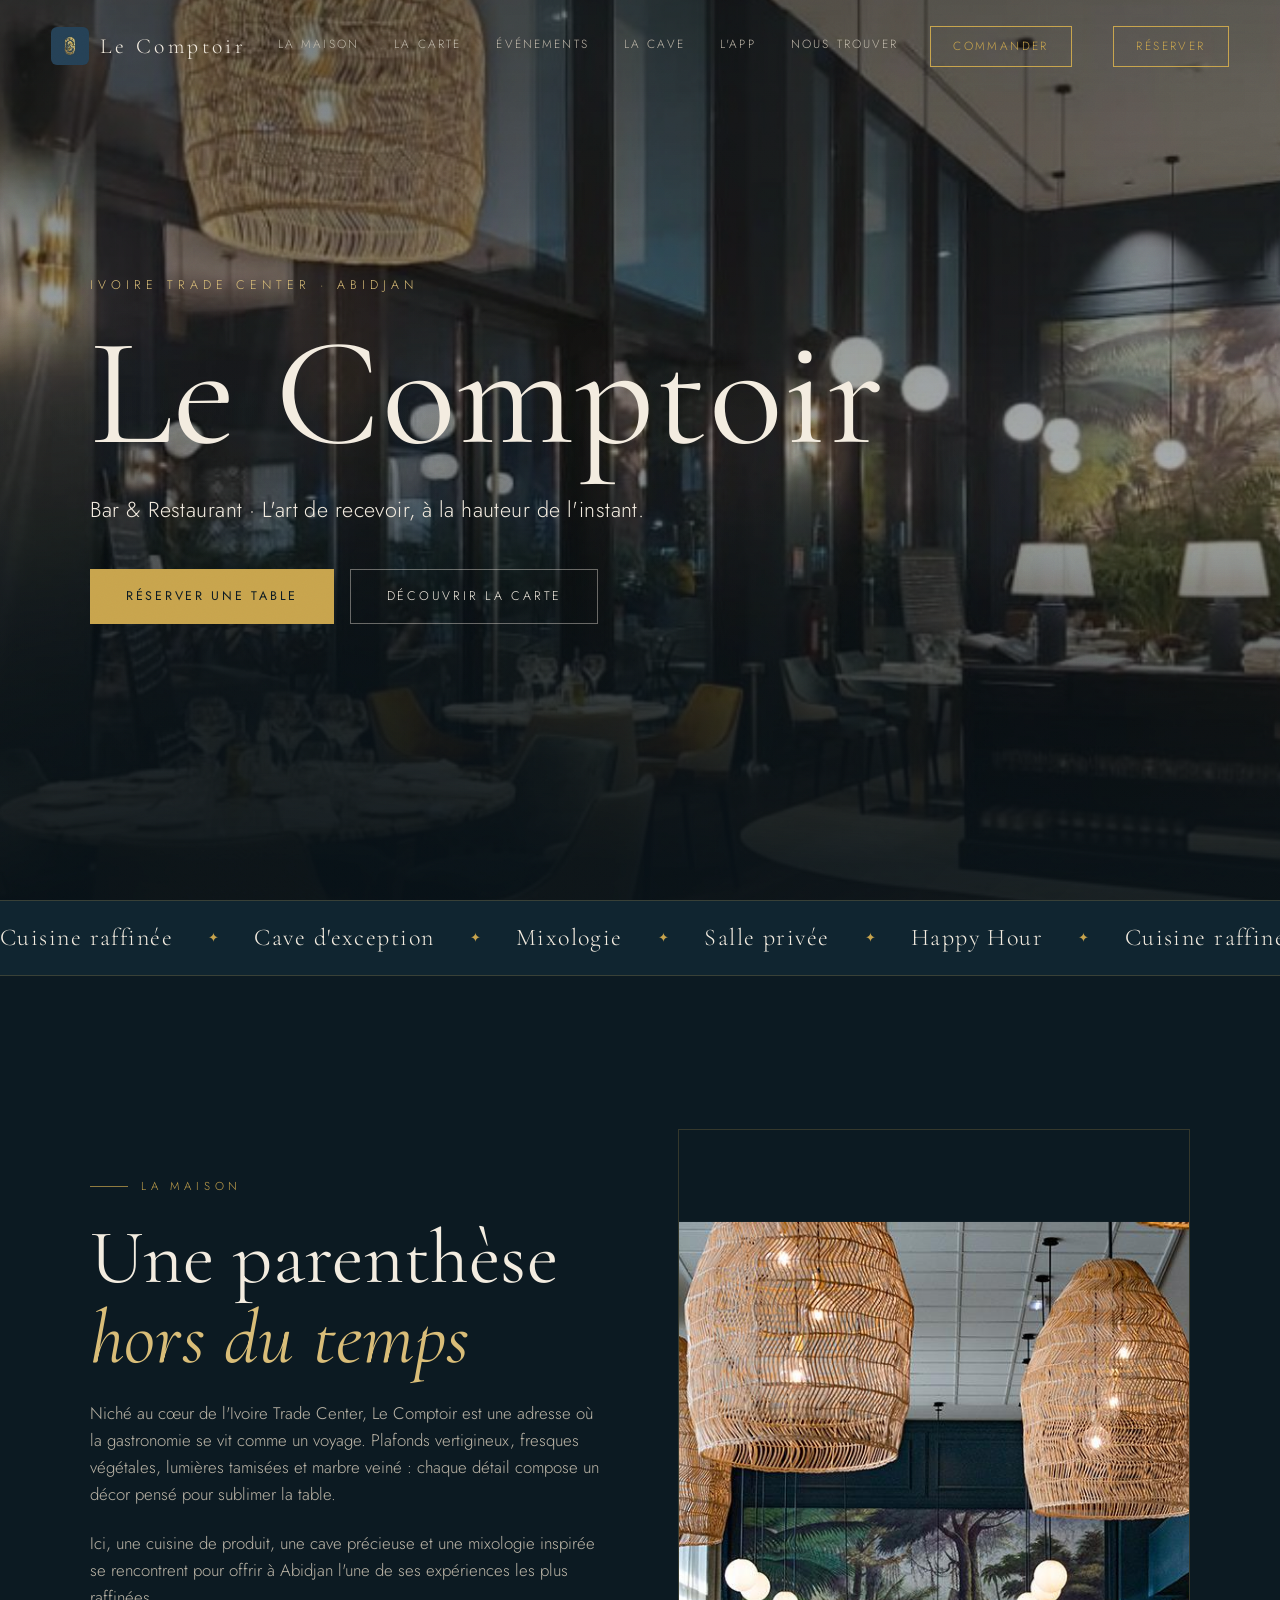
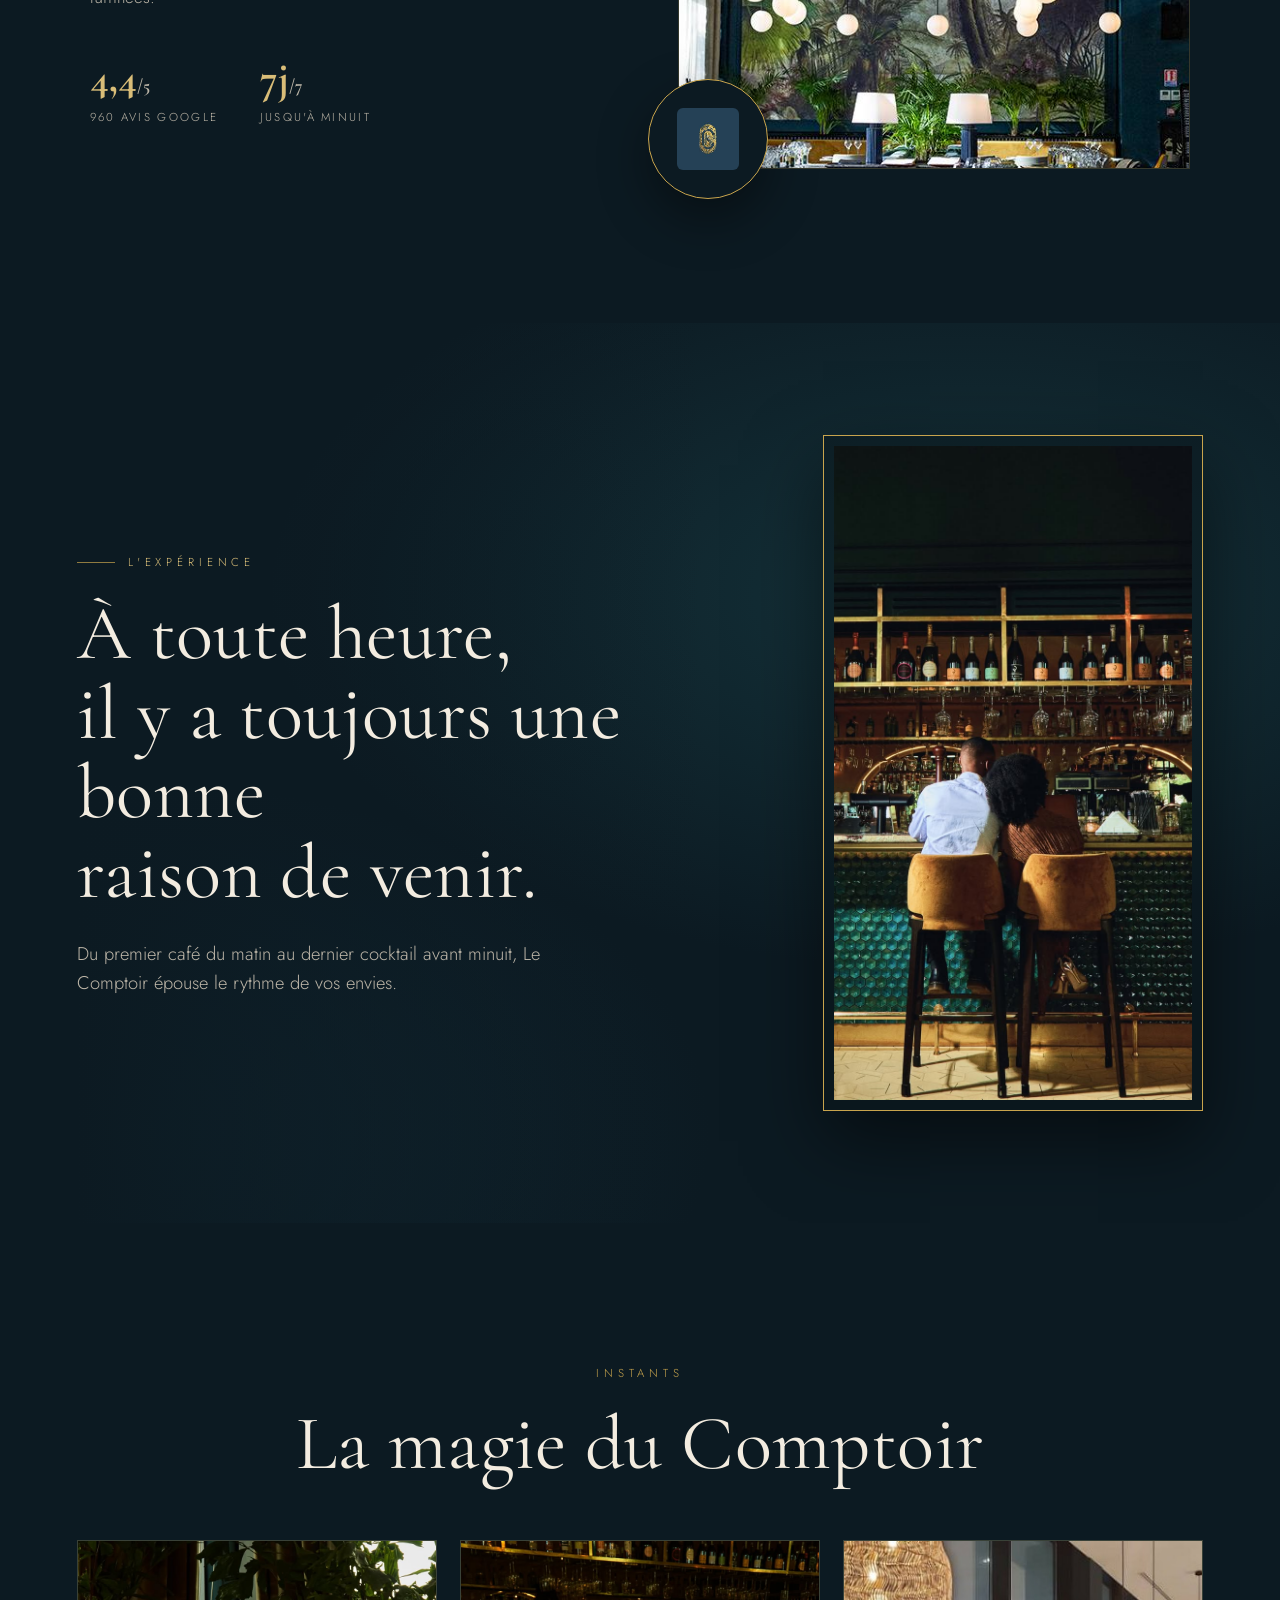
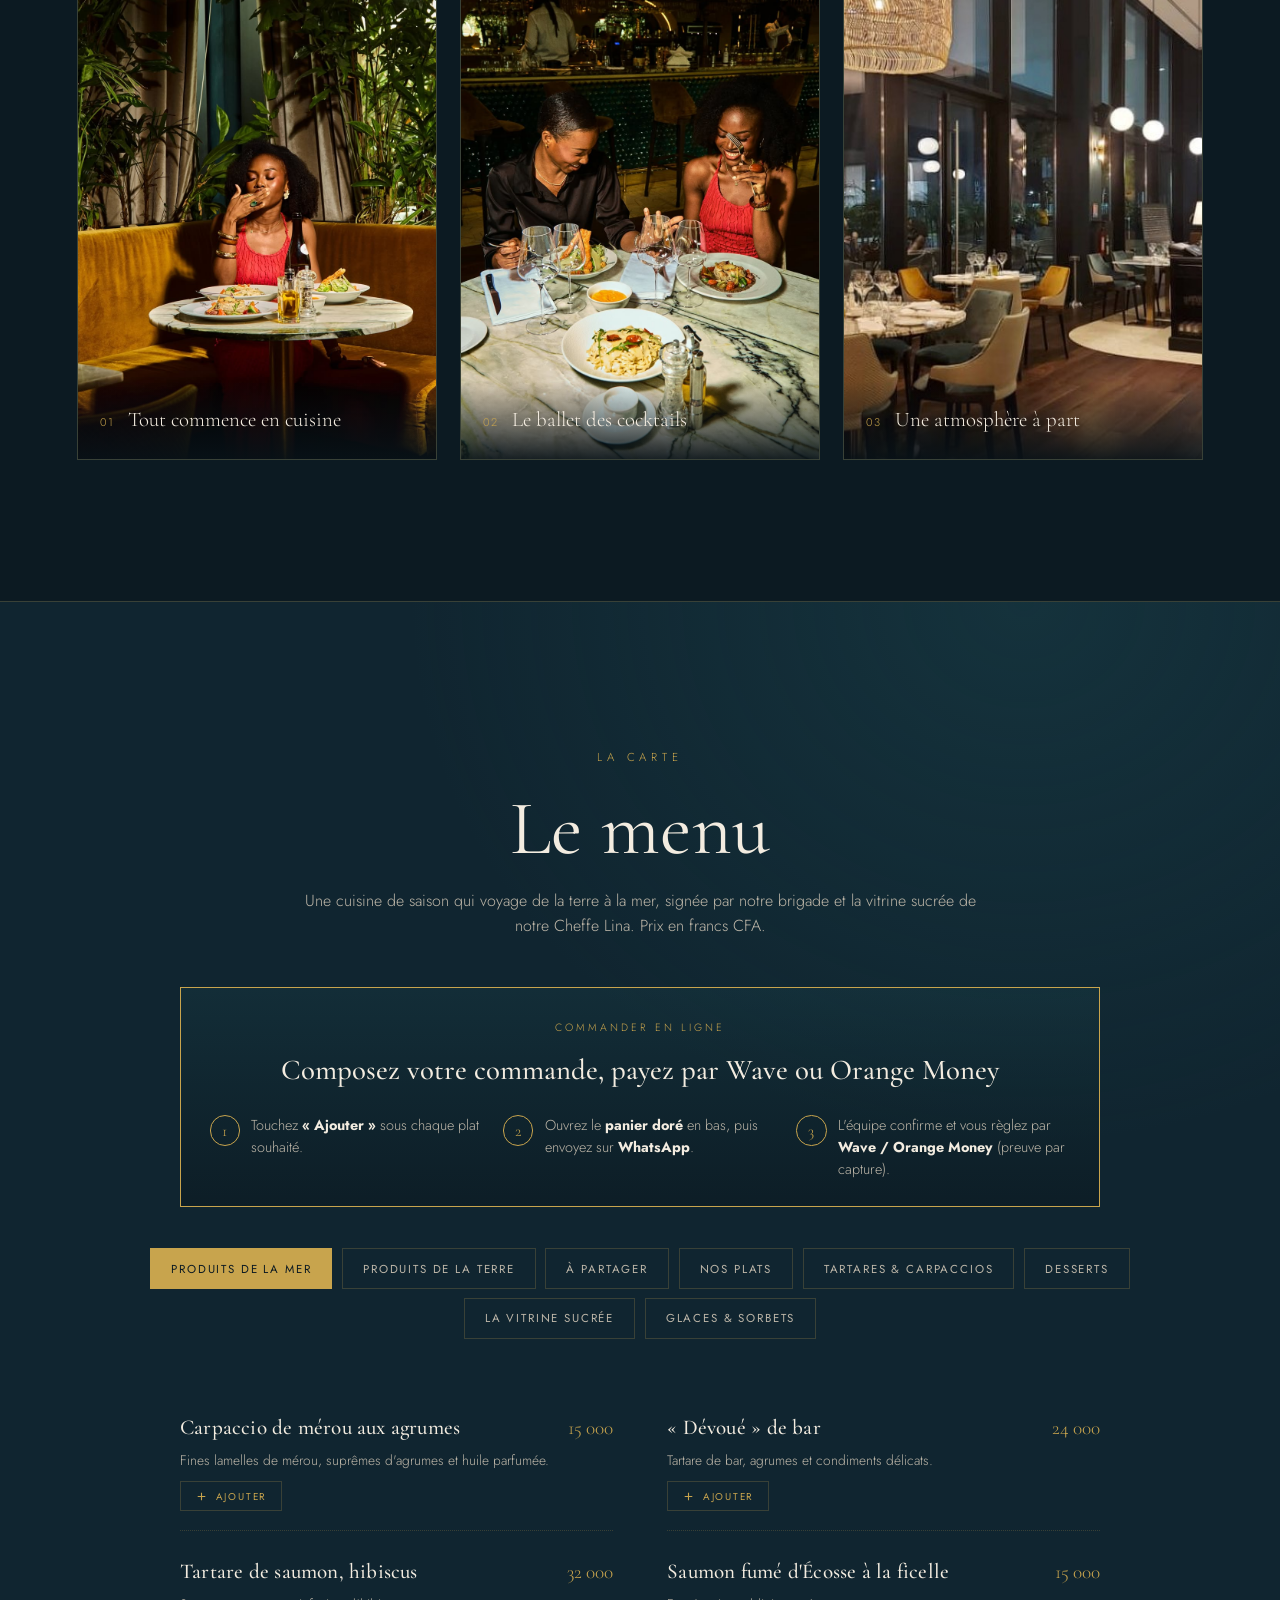
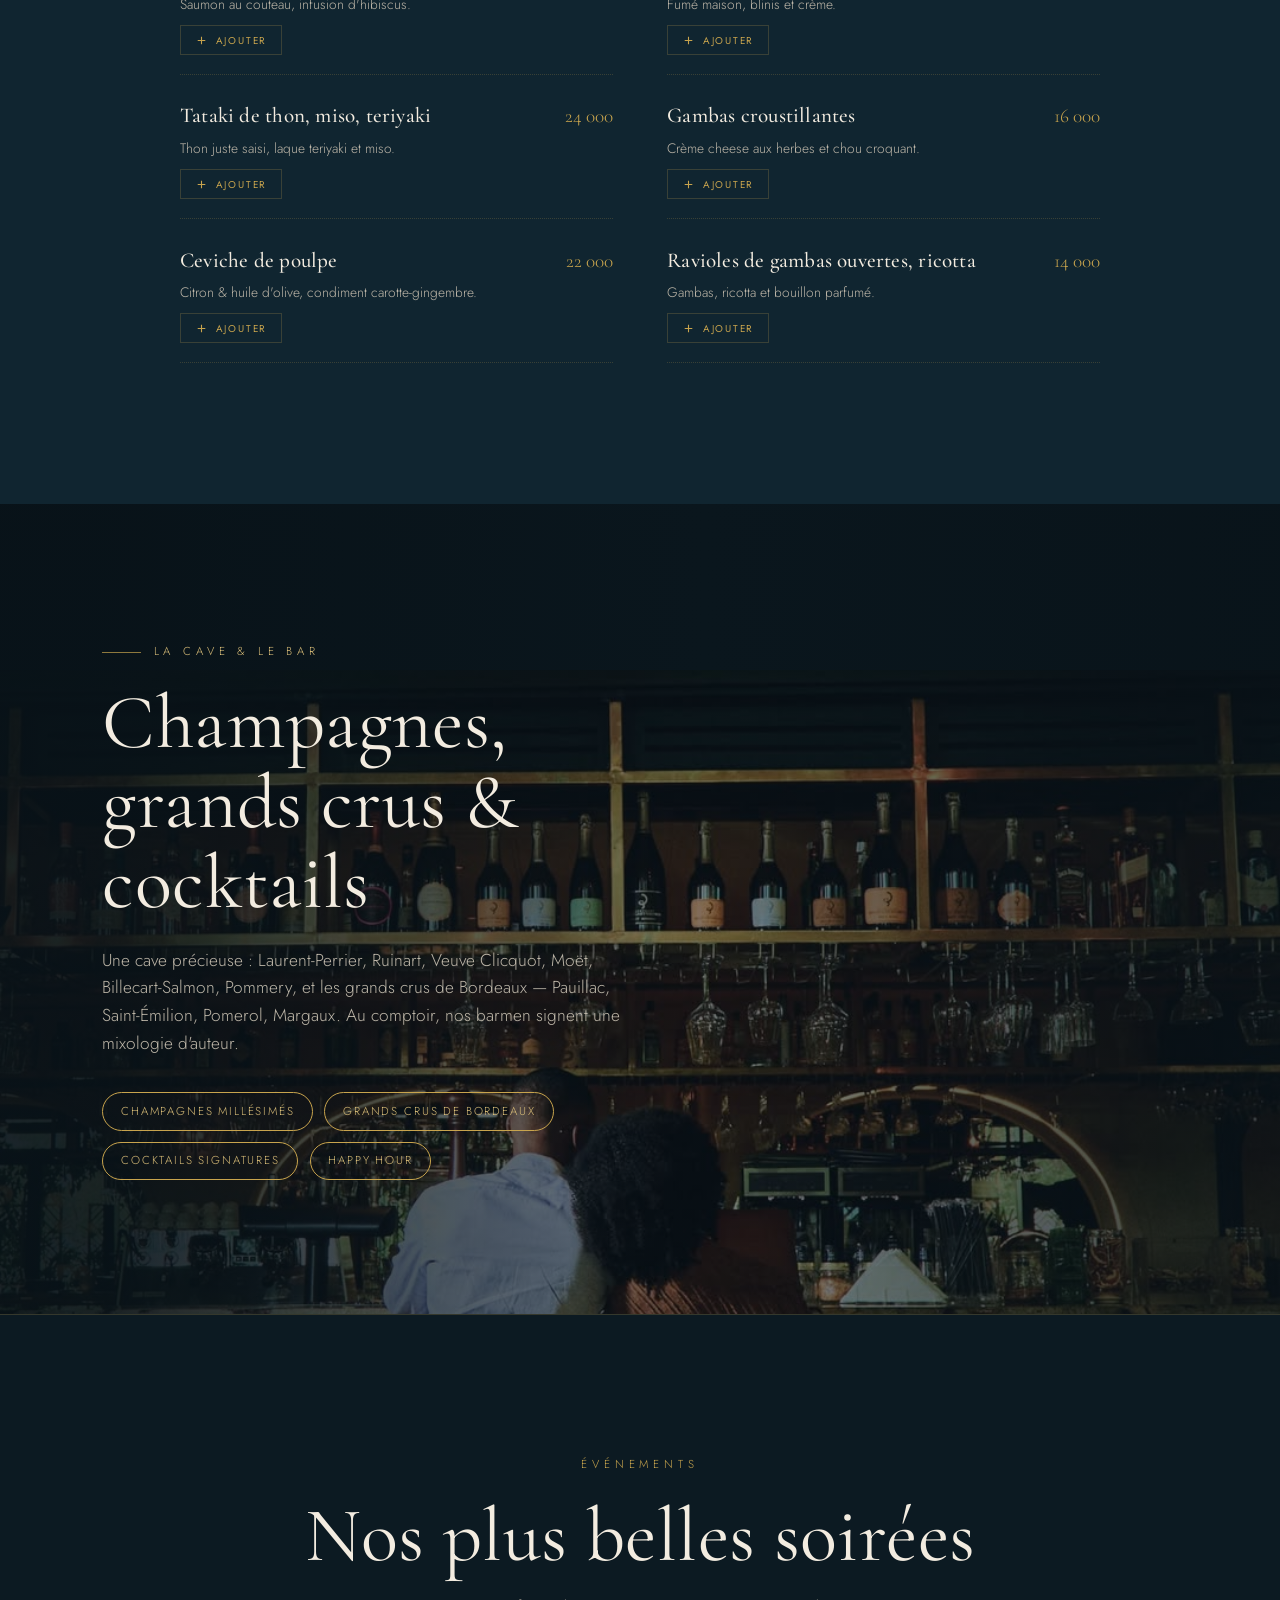
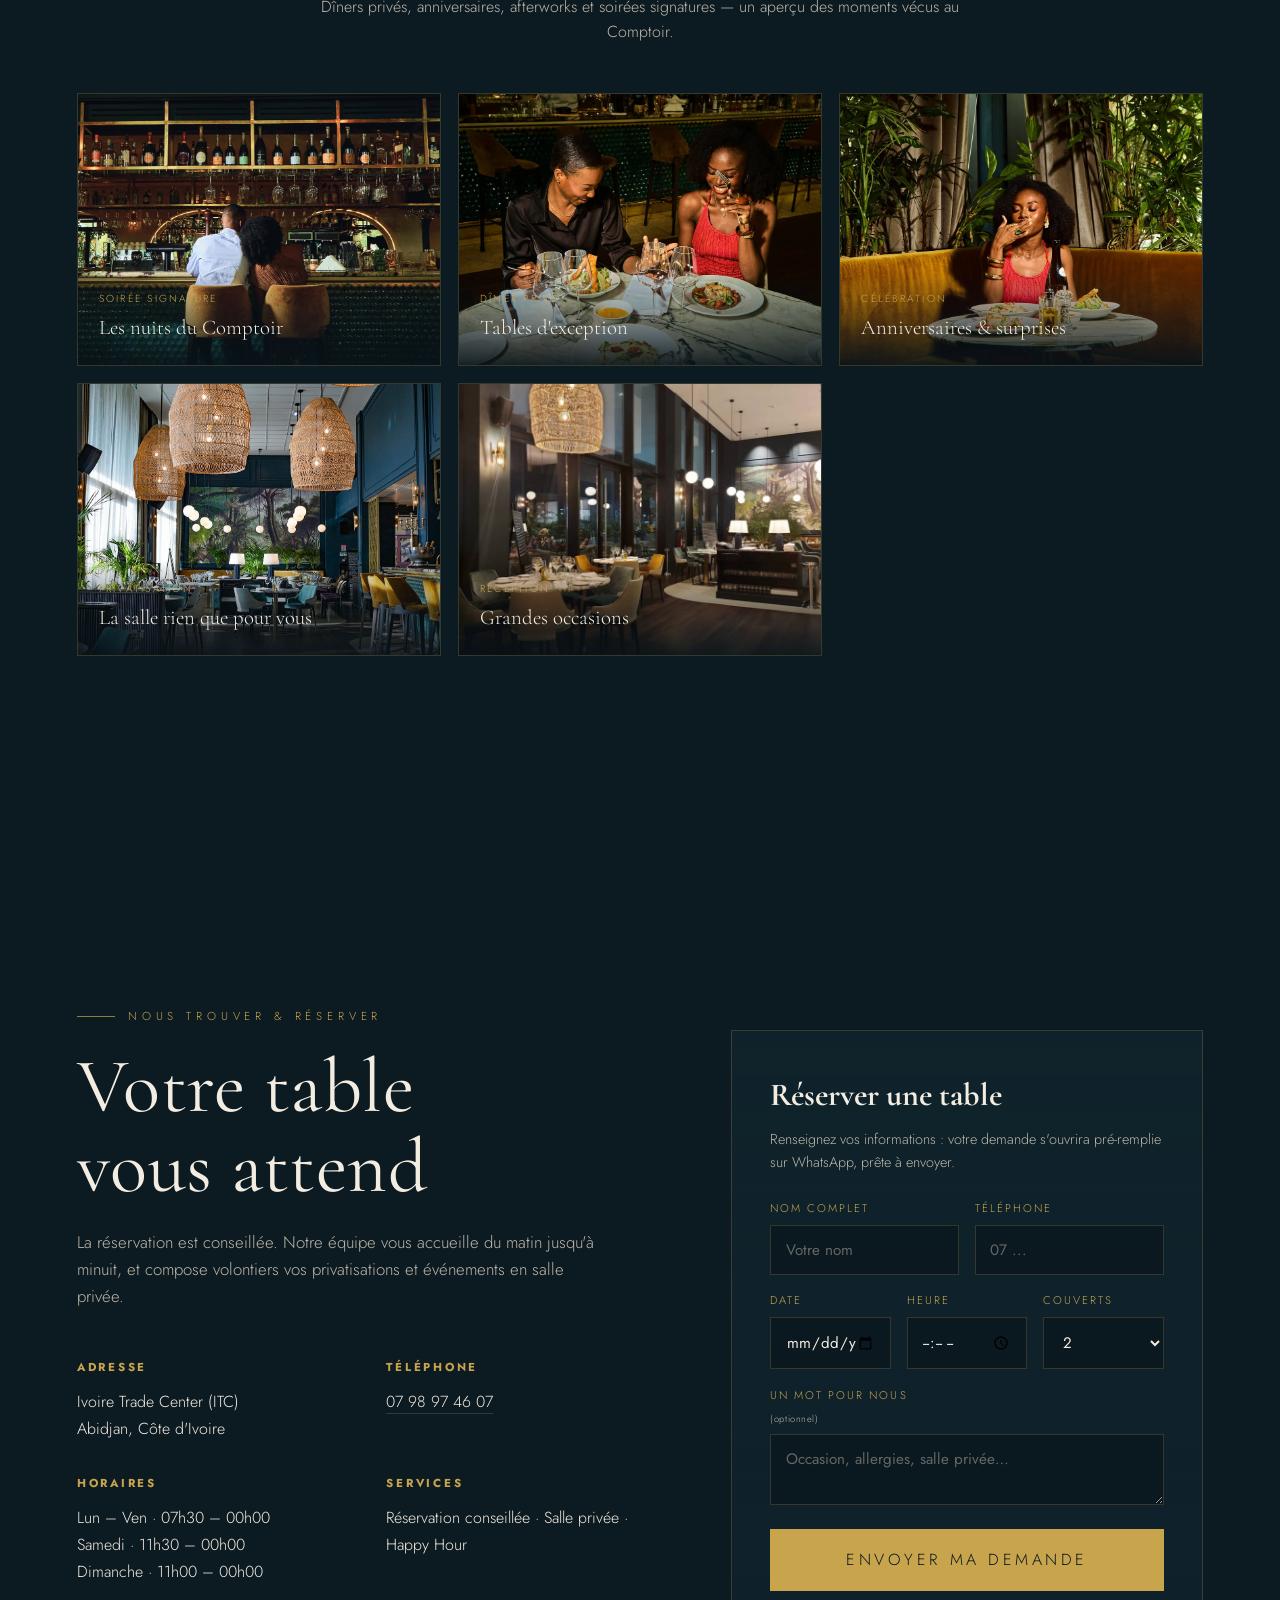
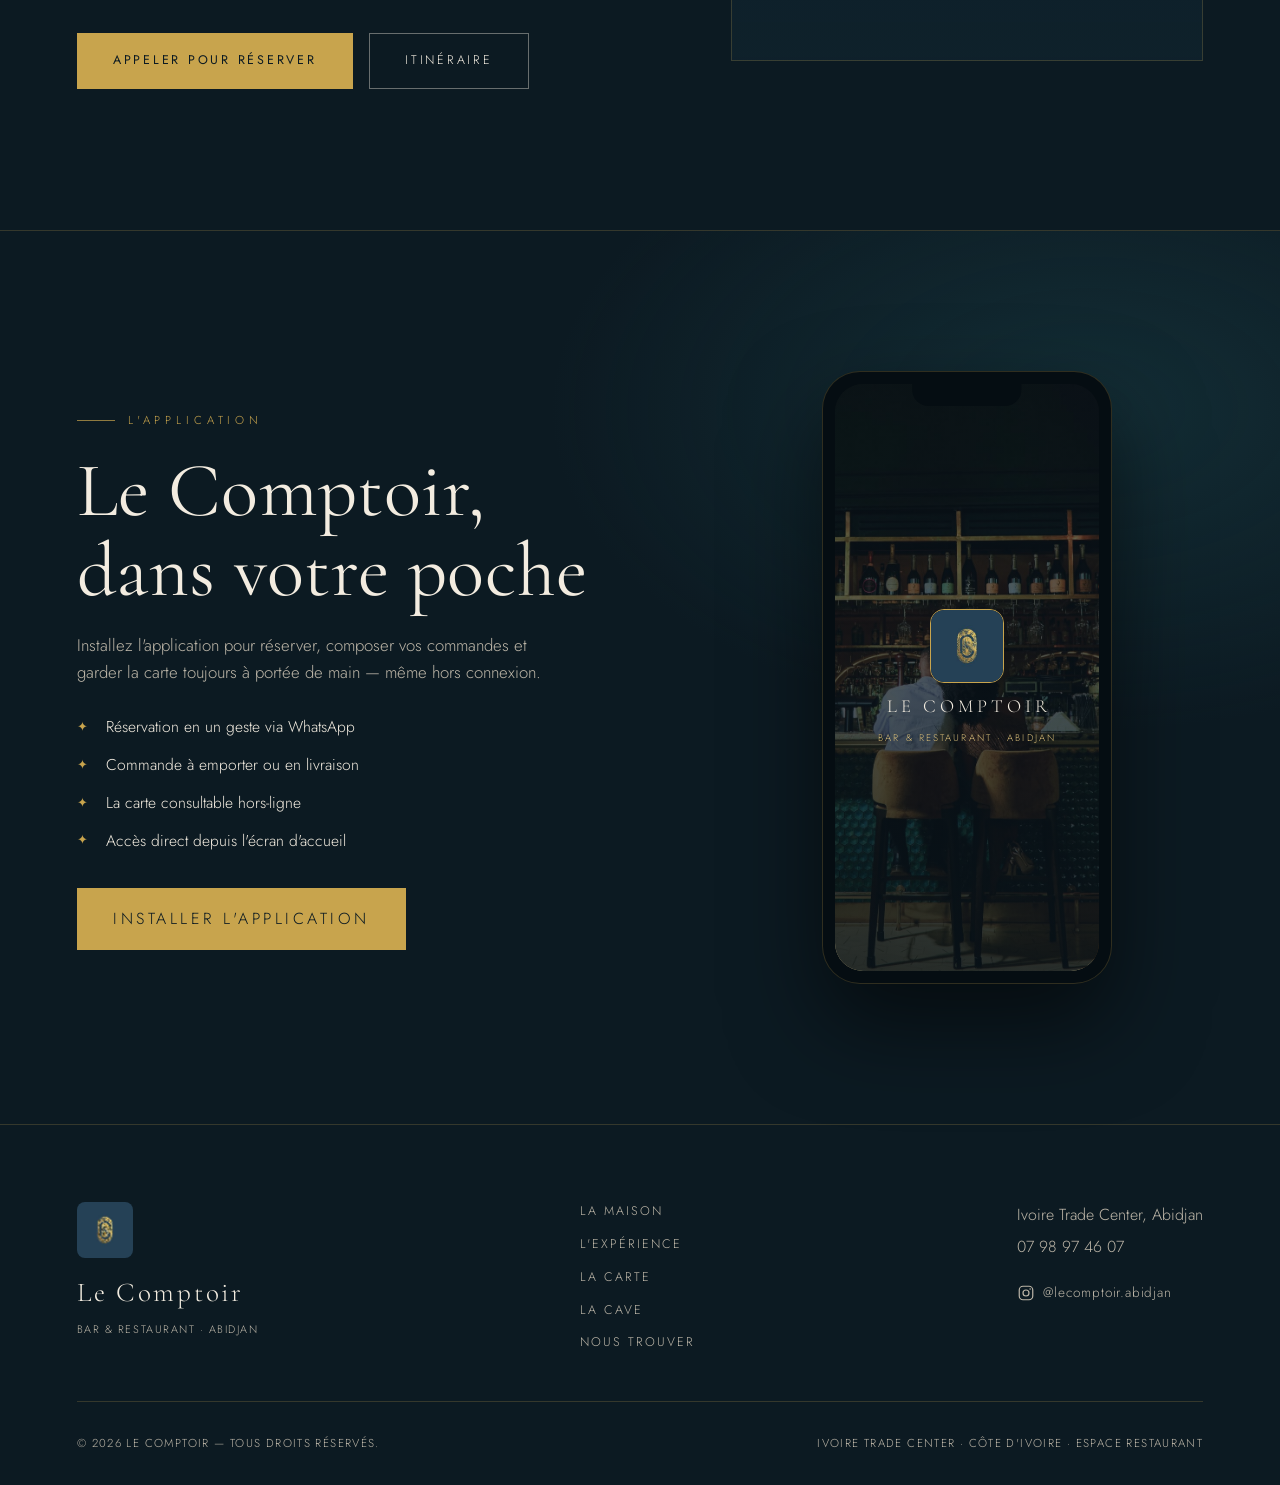
==== commit f8354490: "Ajout plateforme de réservation (calendrier client + admin agenda, Supabase-ready, mode démo) Co-Aut" ====
--- a/index.html
+++ b/index.html
@@ -49,7 +49,7 @@
     <a href="#visite">Nous Trouver</a>
   </nav>
   <a href="#menu" class="nav__cta nav__cta--ghost">Commander</a>
-  <a href="#reserver" class="nav__cta">Réserver</a>
+  <a href="booking/reservation.html" class="nav__cta">Réserver</a>
   <button class="nav__burger" id="burger" aria-label="Menu"><span></span><span></span><span></span></button>
 </header>
 
@@ -62,7 +62,7 @@
   <a href="#app">L'App</a>
   <a href="#visite">Nous Trouver</a>
   <a href="https://www.instagram.com/lecomptoir.abidjan/" target="_blank" rel="noopener">Instagram</a>
-  <a href="#reserver" class="mobile-menu__cta">Réserver</a>
+  <a href="booking/reservation.html" class="mobile-menu__cta">Réserver</a>
 </div>
 
 <!-- ===== HERO ===== -->
@@ -81,7 +81,7 @@
     </h1>
     <p class="hero__sub" data-reveal data-delay="2">Bar &amp; Restaurant · L'art de recevoir, à la hauteur de l'instant.</p>
     <div class="hero__actions" data-reveal data-delay="3">
-      <a href="#reserver" class="btn btn--gold">Réserver une table</a>
+      <a href="booking/reservation.html" class="btn btn--gold">Réserver une table</a>
       <a href="#menu" class="btn btn--ghost">Découvrir la carte</a>
     </div>
   </div>
@@ -486,7 +486,7 @@
   </div>
   <div class="footer__bottom">
     <span>© <span id="year"></span> Le Comptoir — Tous droits réservés.</span>
-    <span>Ivoire Trade Center · Côte d'Ivoire</span>
+    <span>Ivoire Trade Center · Côte d'Ivoire · <a href="booking/admin.html" style="color:var(--cream-dim)">Espace restaurant</a></span>
   </div>
 </footer>
 
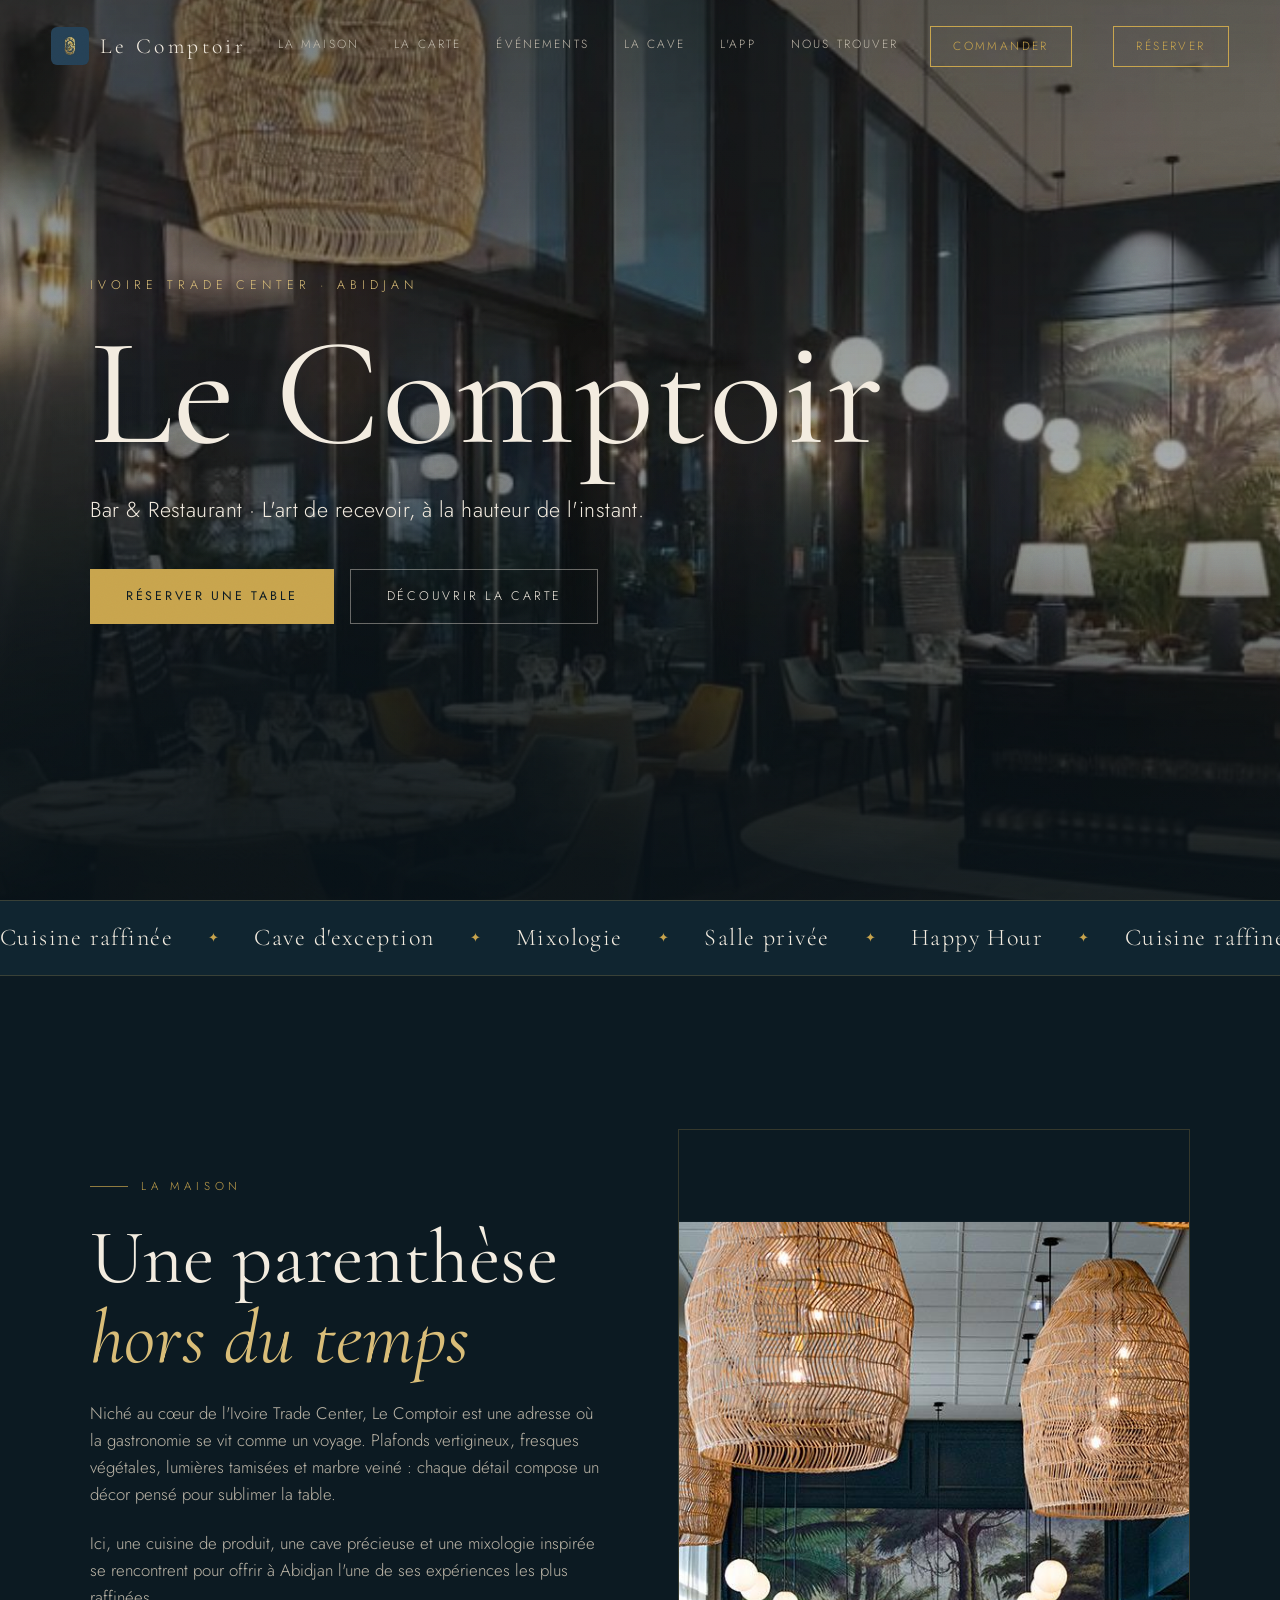
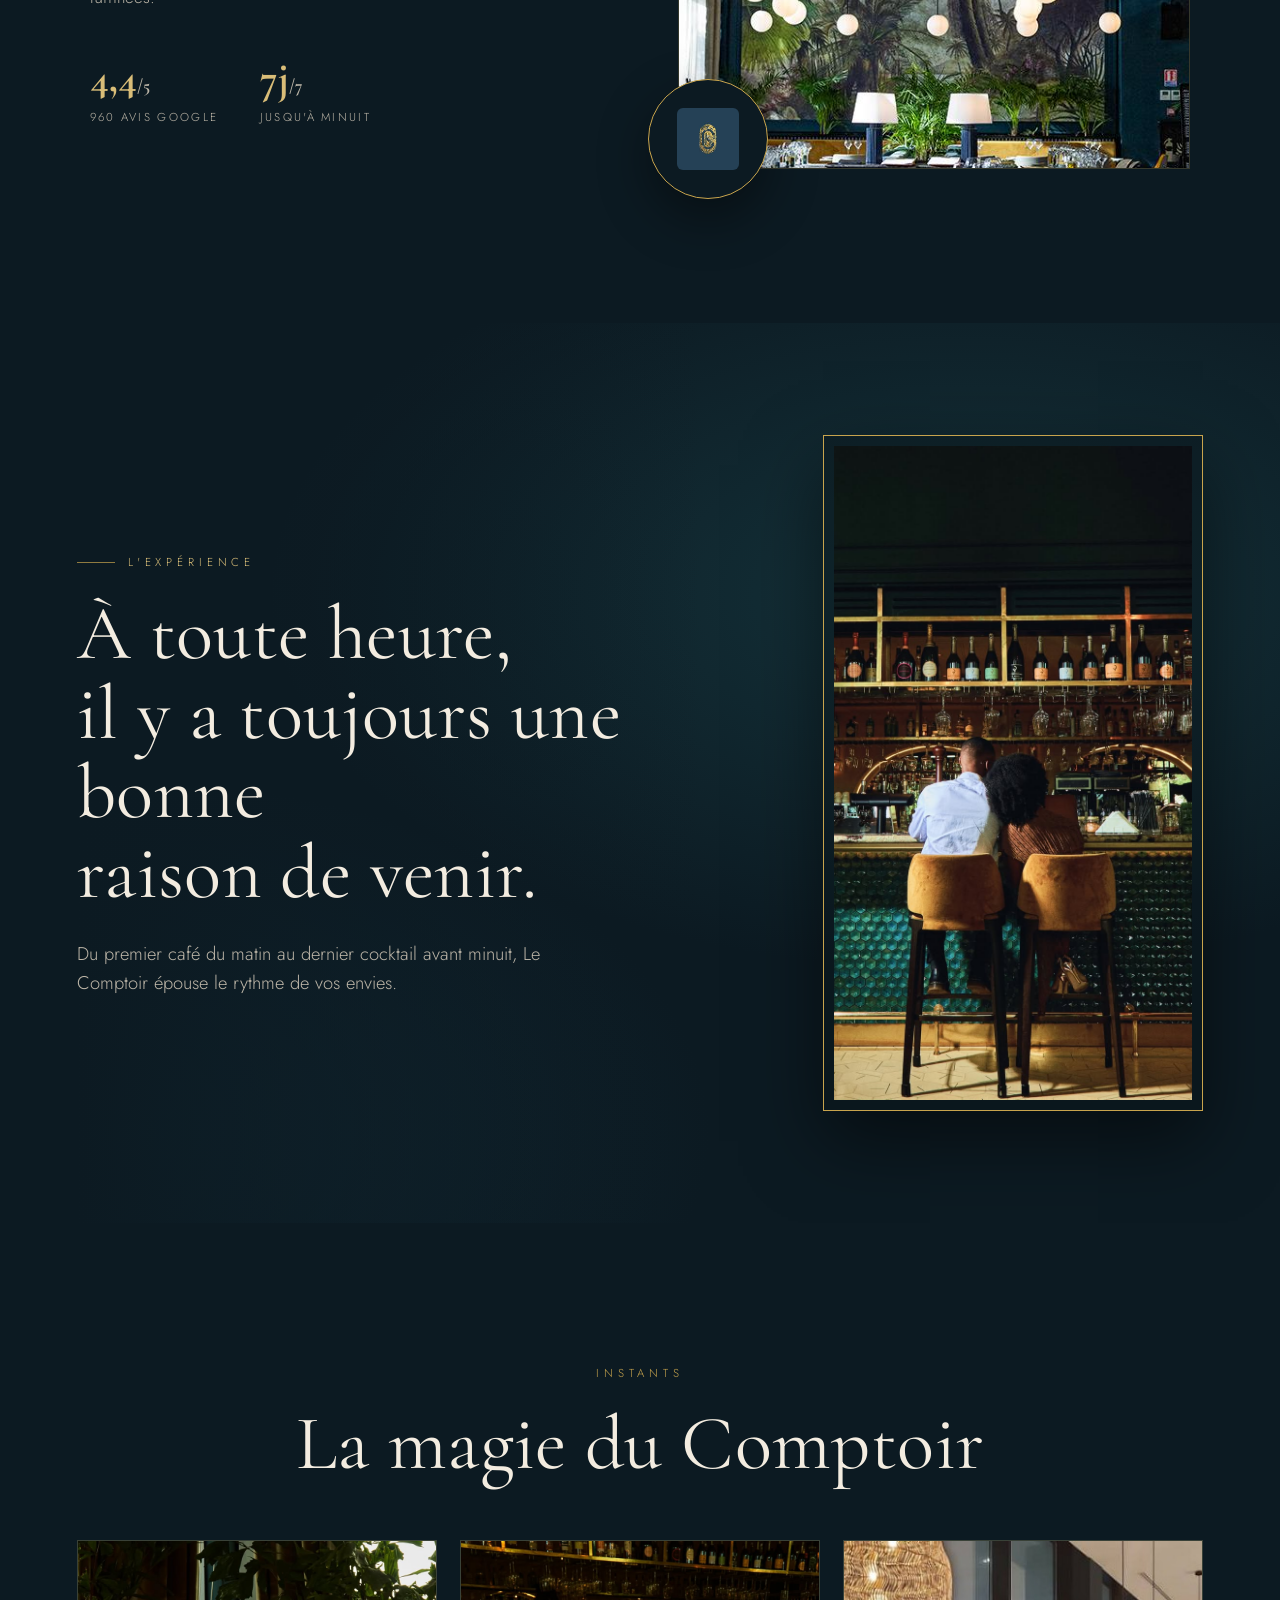
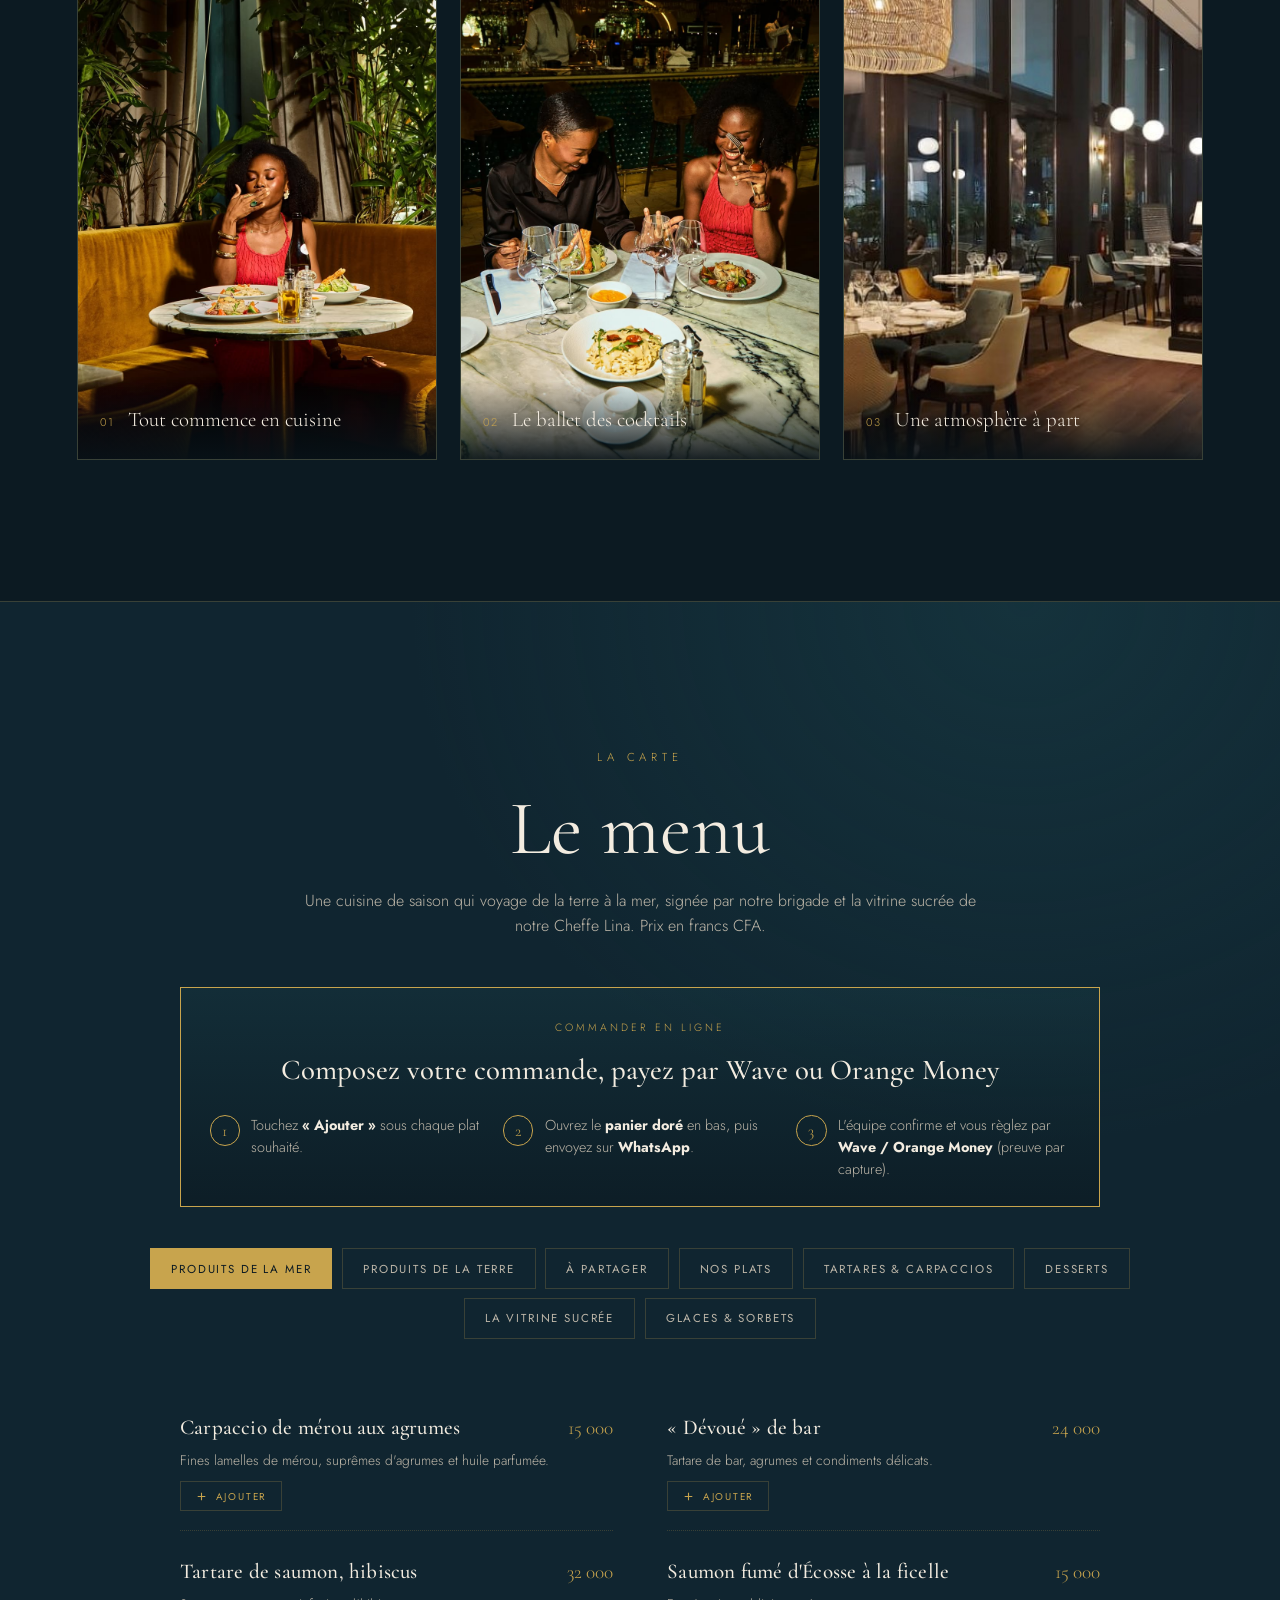
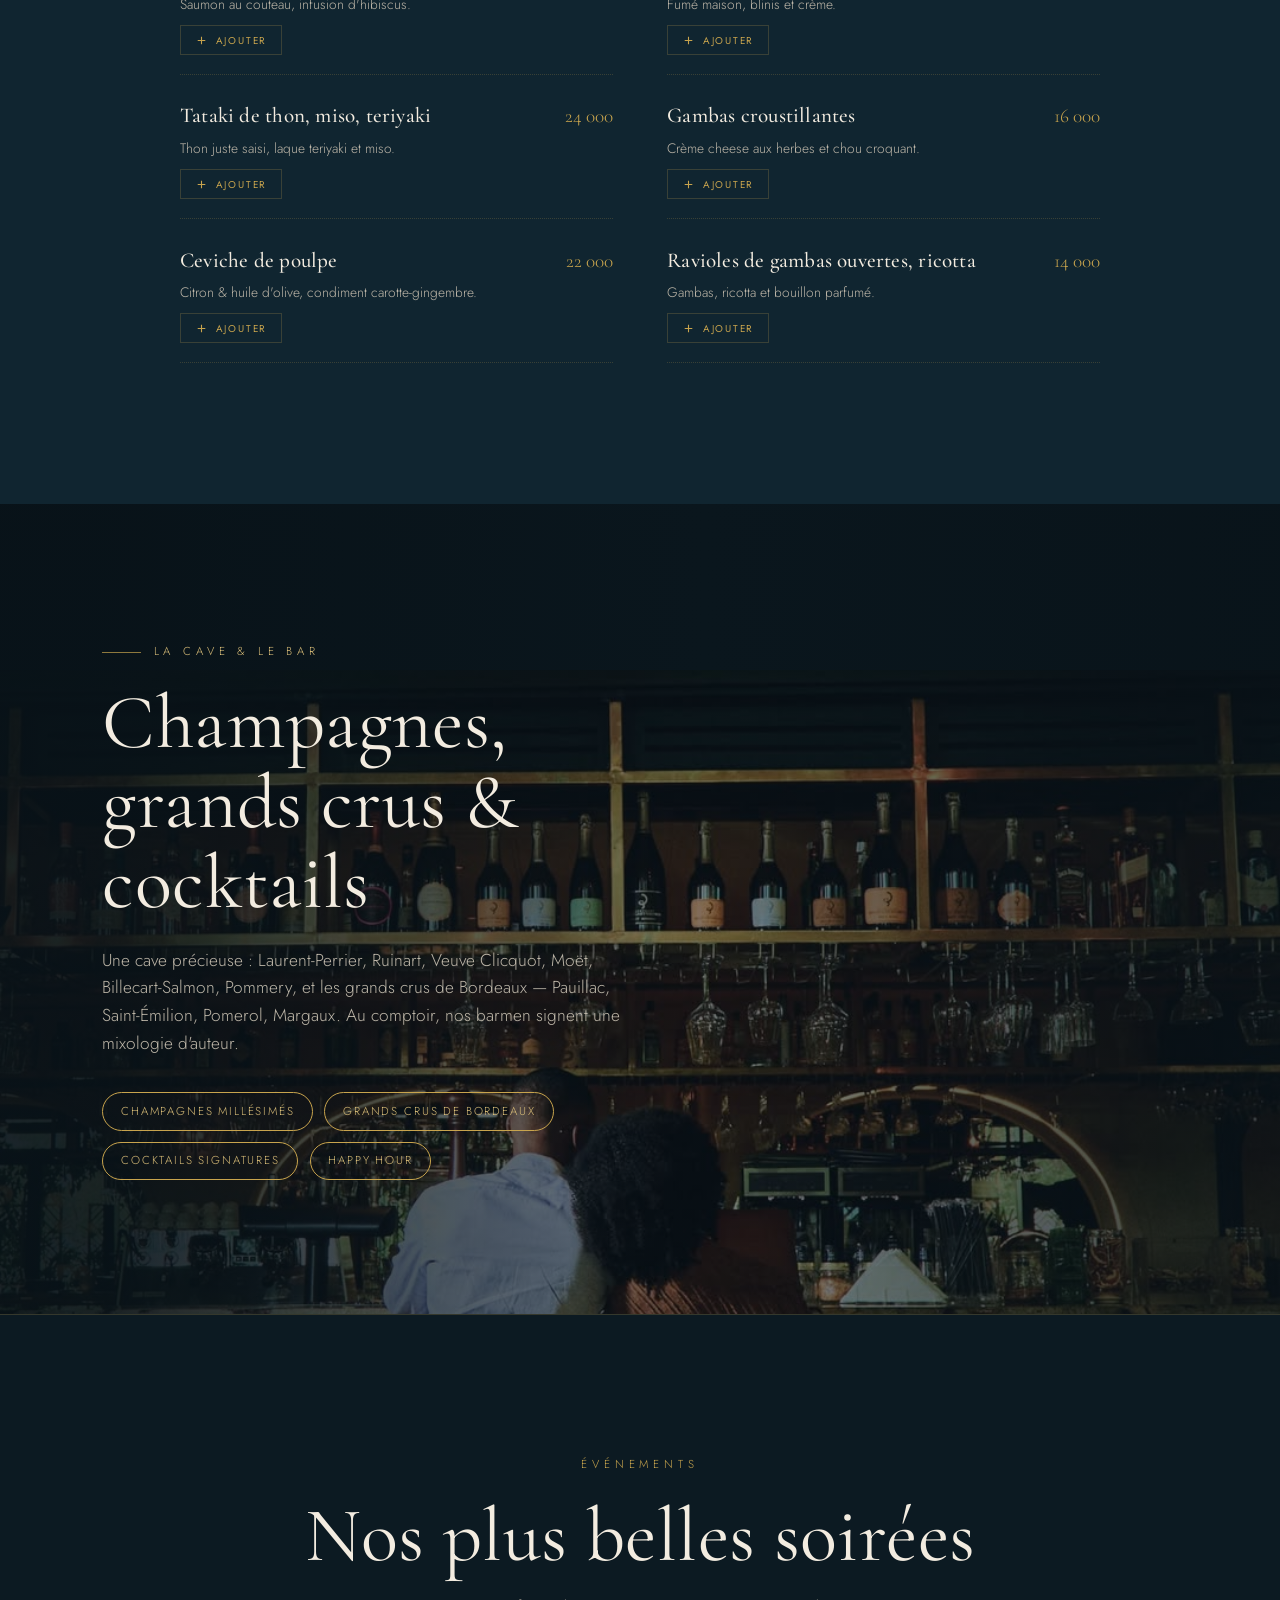
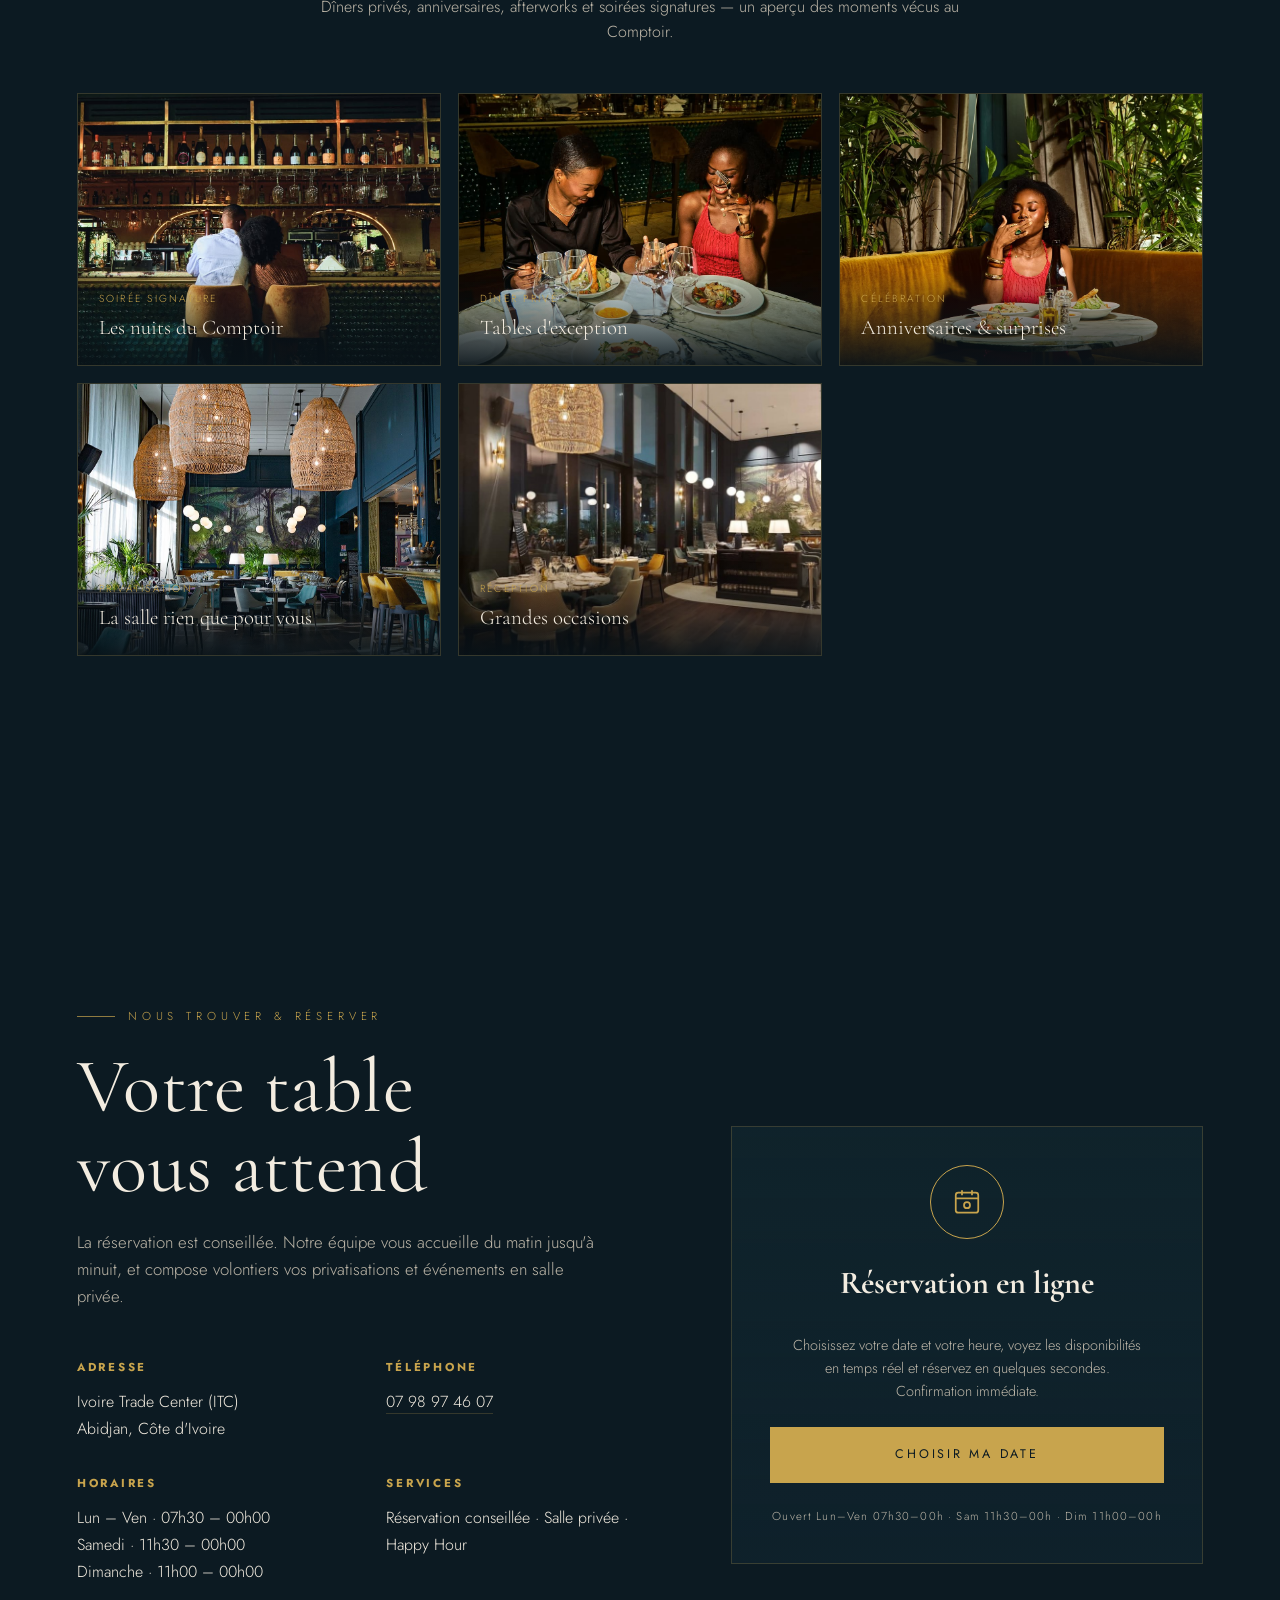
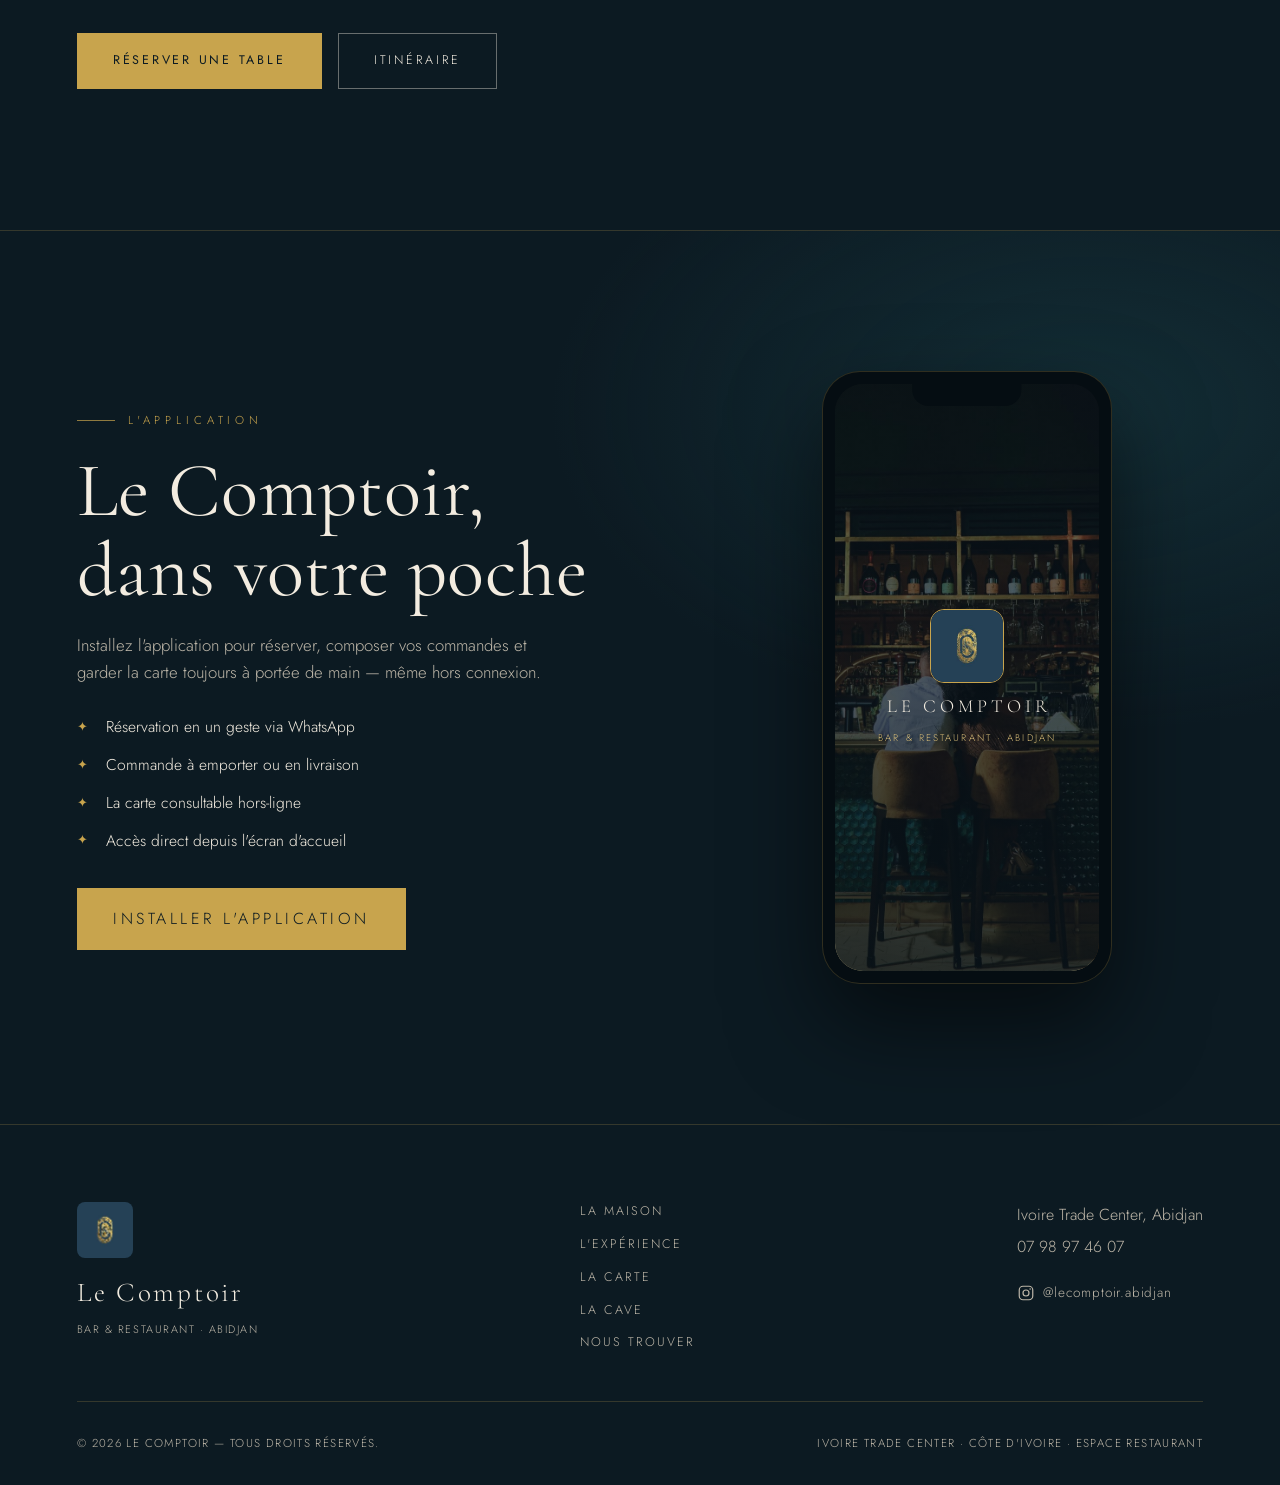
==== commit 97e9087e: "Réservation v2: agenda admin type Apple (Jour/Semaine/Mois/Année), capacité par jour, horaires d'ouv" ====
--- a/index.html
+++ b/index.html
@@ -381,46 +381,19 @@
       </div>
 
       <div class="visite__actions" data-reveal data-delay="4">
-        <a href="tel:+2250798974607" class="btn btn--gold">Appeler pour réserver</a>
+        <a href="booking/reservation.html" class="btn btn--gold">Réserver une table</a>
         <a href="https://www.google.com/maps/search/?api=1&query=Le+Comptoir+Bar+Restaurant+Ivoire+Trade+Center+Abidjan" target="_blank" rel="noopener" class="btn btn--ghost">Itinéraire</a>
       </div>
     </div>
 
-    <div class="resa" data-reveal data-delay="2">
-      <h3 class="resa__title">Réserver une table</h3>
-      <p class="resa__hint">Renseignez vos informations&nbsp;: votre demande s'ouvrira pré-remplie sur WhatsApp, prête à envoyer.</p>
-      <form id="resaForm" class="resa__form" novalidate>
-        <div class="resa__row">
-          <label>Nom complet
-            <input type="text" name="nom" required placeholder="Votre nom">
-          </label>
-          <label>Téléphone
-            <input type="tel" name="tel" required placeholder="07 ...">
-          </label>
-        </div>
-        <div class="resa__row">
-          <label>Date
-            <input type="date" name="date" required>
-          </label>
-          <label>Heure
-            <input type="time" name="heure" required>
-          </label>
-          <label>Couverts
-            <select name="couverts" required>
-              <option value="1">1</option><option value="2" selected>2</option>
-              <option value="3">3</option><option value="4">4</option>
-              <option value="5">5</option><option value="6">6</option>
-              <option value="7">7</option><option value="8">8</option>
-              <option value="9+">9 +</option>
-            </select>
-          </label>
-        </div>
-        <label>Un mot pour nous <small>(optionnel)</small>
-          <textarea name="message" rows="2" placeholder="Occasion, allergies, salle privée…"></textarea>
-        </label>
-        <button type="submit" class="btn btn--gold resa__submit">Envoyer ma demande</button>
-        <p class="resa__error" id="resaError"></p>
-      </form>
+    <div class="resa resa--cta" data-reveal data-delay="2">
+      <div class="resa-cta__icon">
+        <svg viewBox="0 0 24 24" width="30" height="30" fill="none" stroke="currentColor" stroke-width="1.4"><rect x="3" y="4.5" width="18" height="16" rx="2"/><path d="M3 9h18M8 2.5v4M16 2.5v4"/><circle cx="12" cy="14.5" r="2.4"/></svg>
+      </div>
+      <h3 class="resa__title">Réservation en ligne</h3>
+      <p class="resa__hint">Choisissez votre date et votre heure, voyez les disponibilités en temps réel et réservez en quelques secondes. Confirmation immédiate.</p>
+      <a href="booking/reservation.html" class="btn btn--gold resa__submit" style="text-align:center">Choisir ma date</a>
+      <p class="resa-cta__hours">Ouvert Lun–Ven 07h30–00h · Sam 11h30–00h · Dim 11h00–00h</p>
     </div>
   </div>
 </section>
--- a/styles.css
+++ b/styles.css
@@ -633,3 +633,11 @@
 @media(max-width:560px){
   .events__grid{grid-template-columns:1fr}
 }
+
+/* ---- Carte CTA réservation (remplace le formulaire WhatsApp) ---- */
+.resa--cta{display:flex;flex-direction:column;align-items:center;text-align:center;justify-content:center;gap:1.1rem;min-height:340px}
+.resa-cta__icon{width:74px;height:74px;border-radius:50%;border:1px solid var(--gold);color:var(--gold);display:flex;align-items:center;justify-content:center}
+.resa--cta .resa__title{font-size:2rem}
+.resa--cta .resa__hint{max-width:360px;margin:0 auto}
+.resa--cta .resa__submit{margin-top:.4rem;min-width:220px}
+.resa-cta__hours{font-size:.72rem;letter-spacing:.1em;color:var(--cream-dim);margin-top:.4rem}
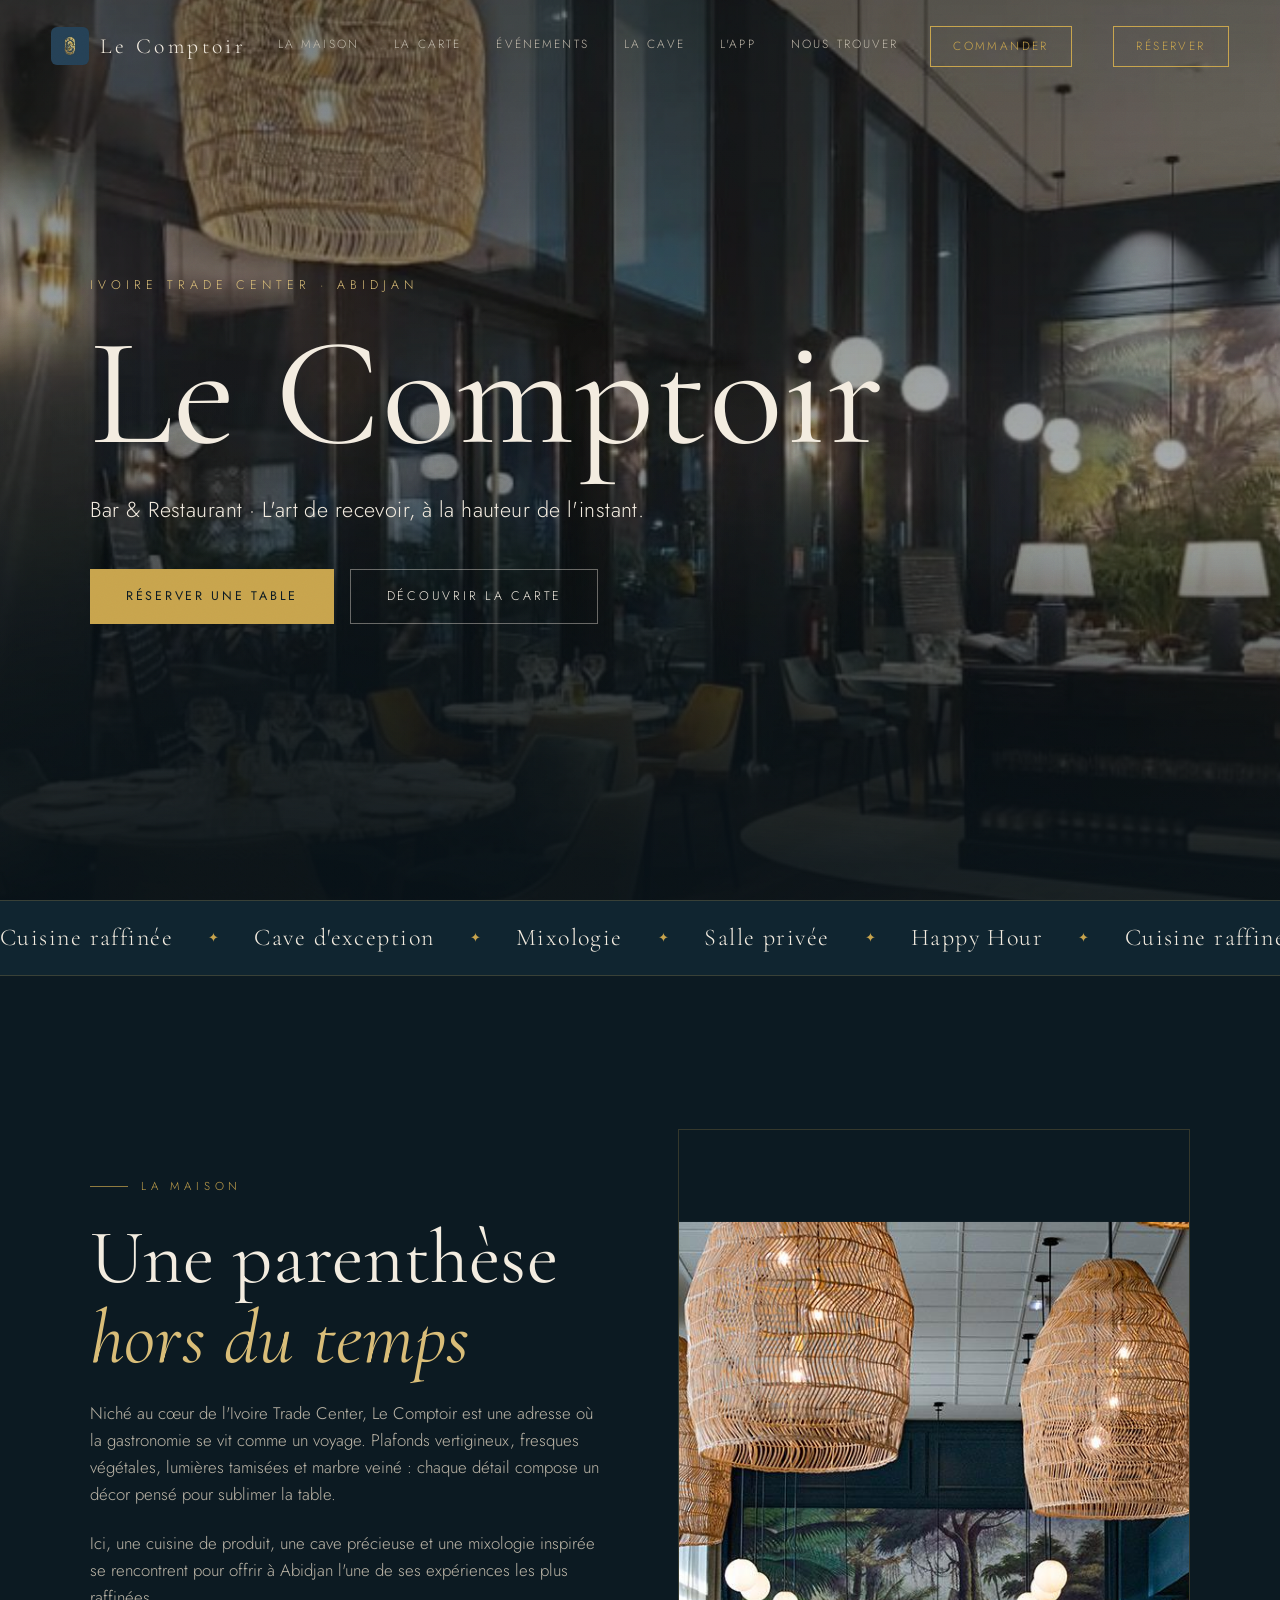
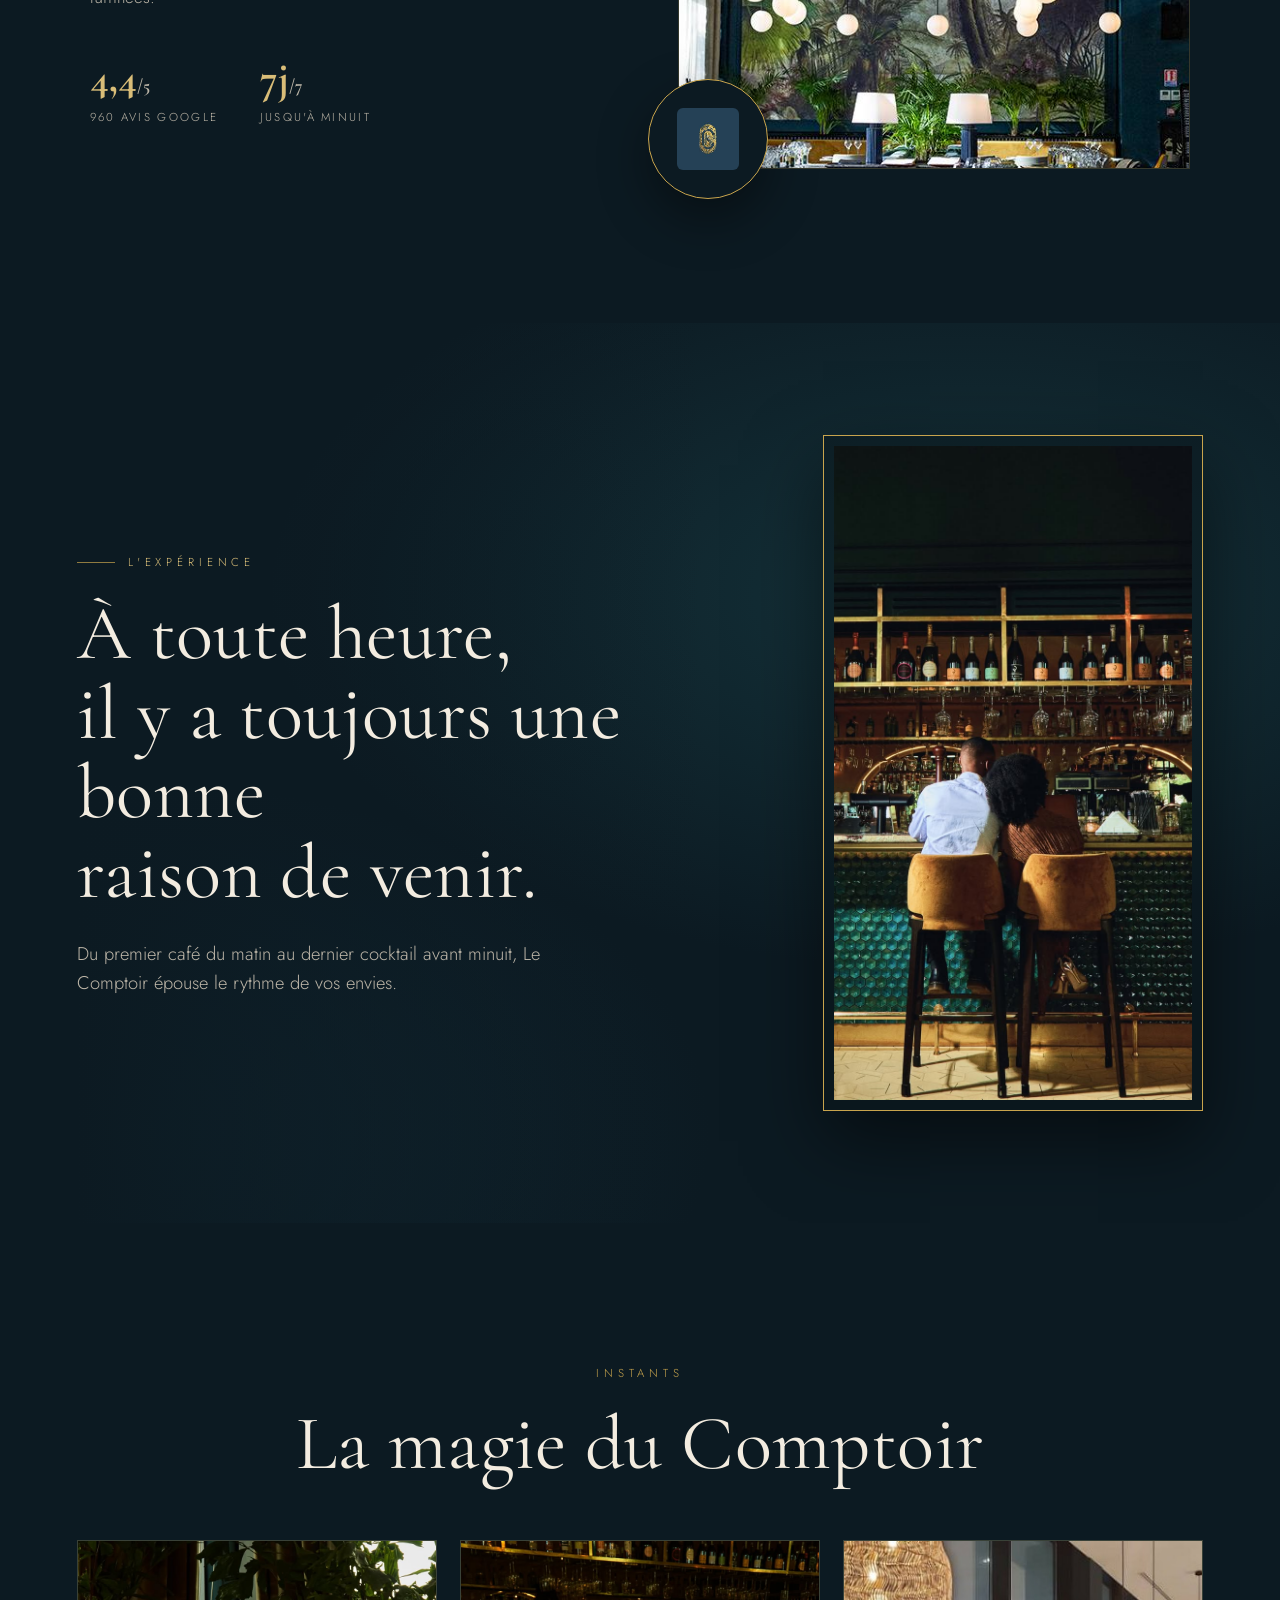
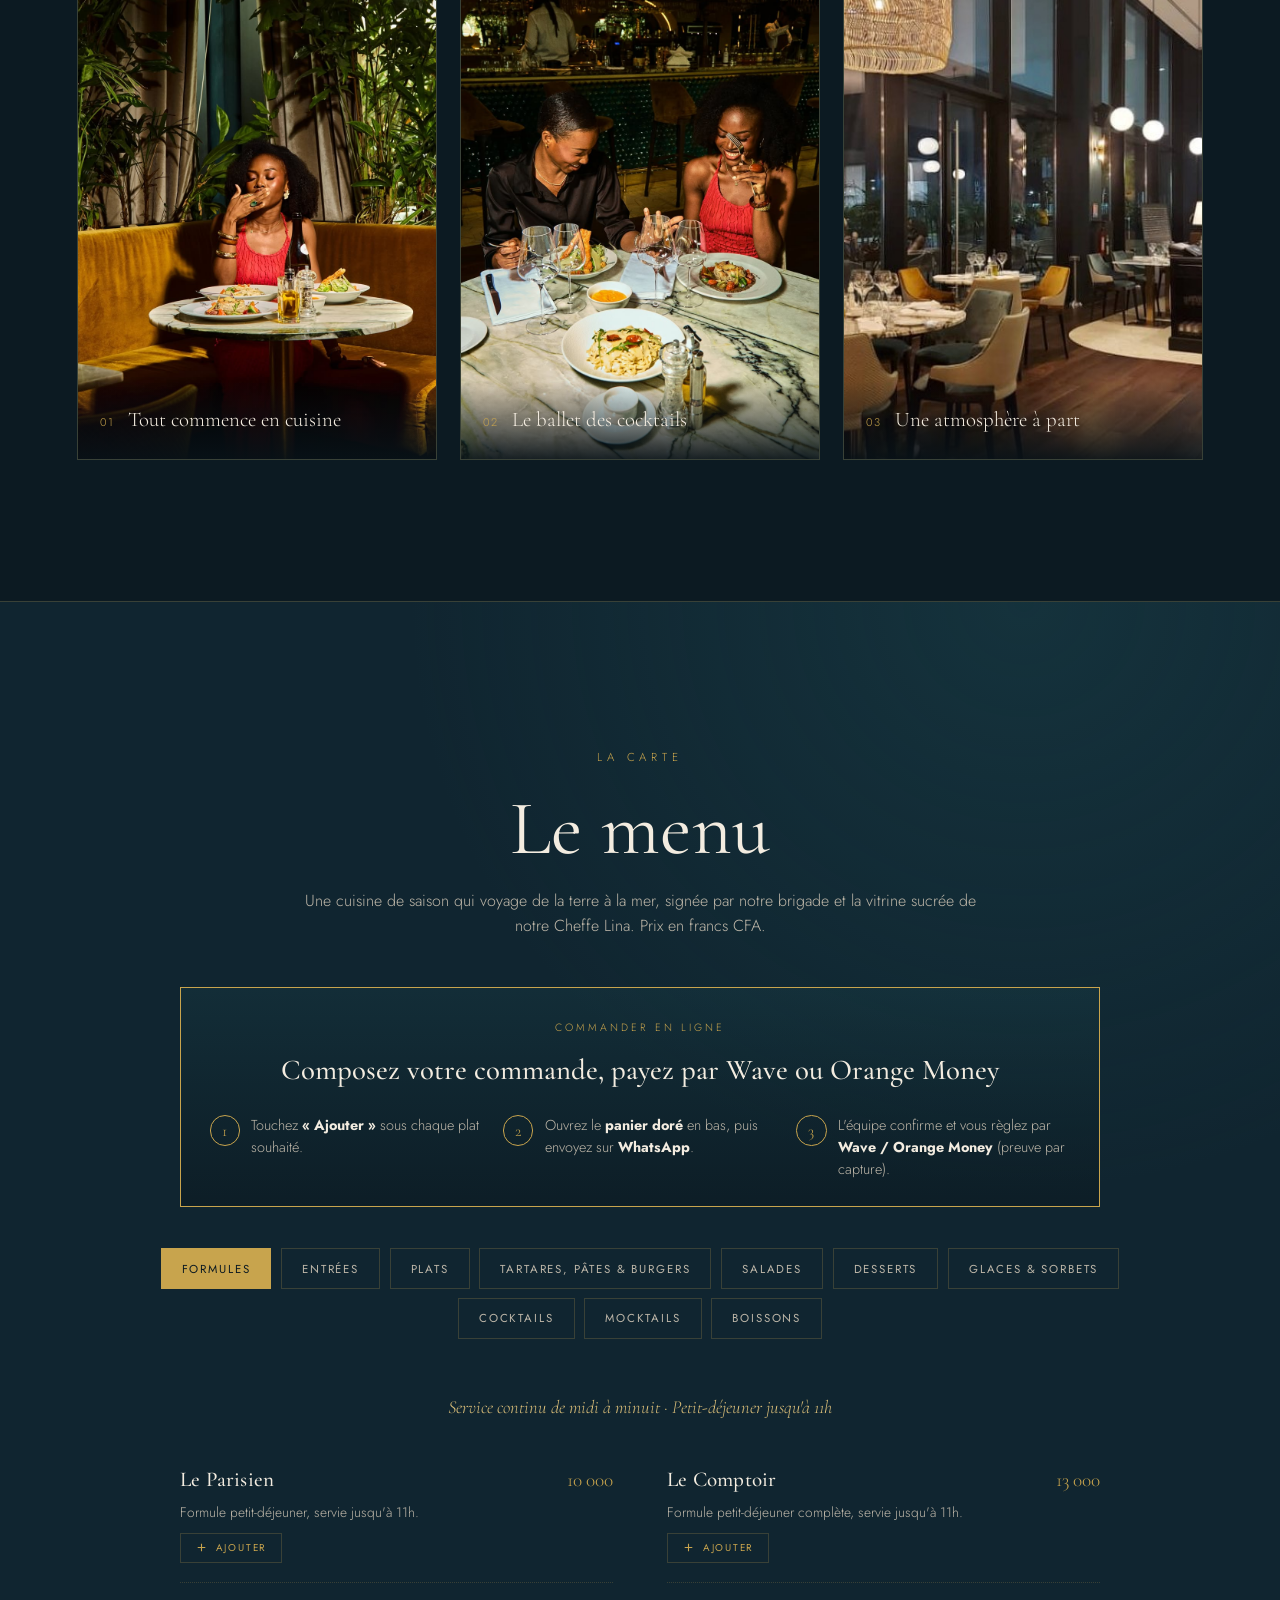
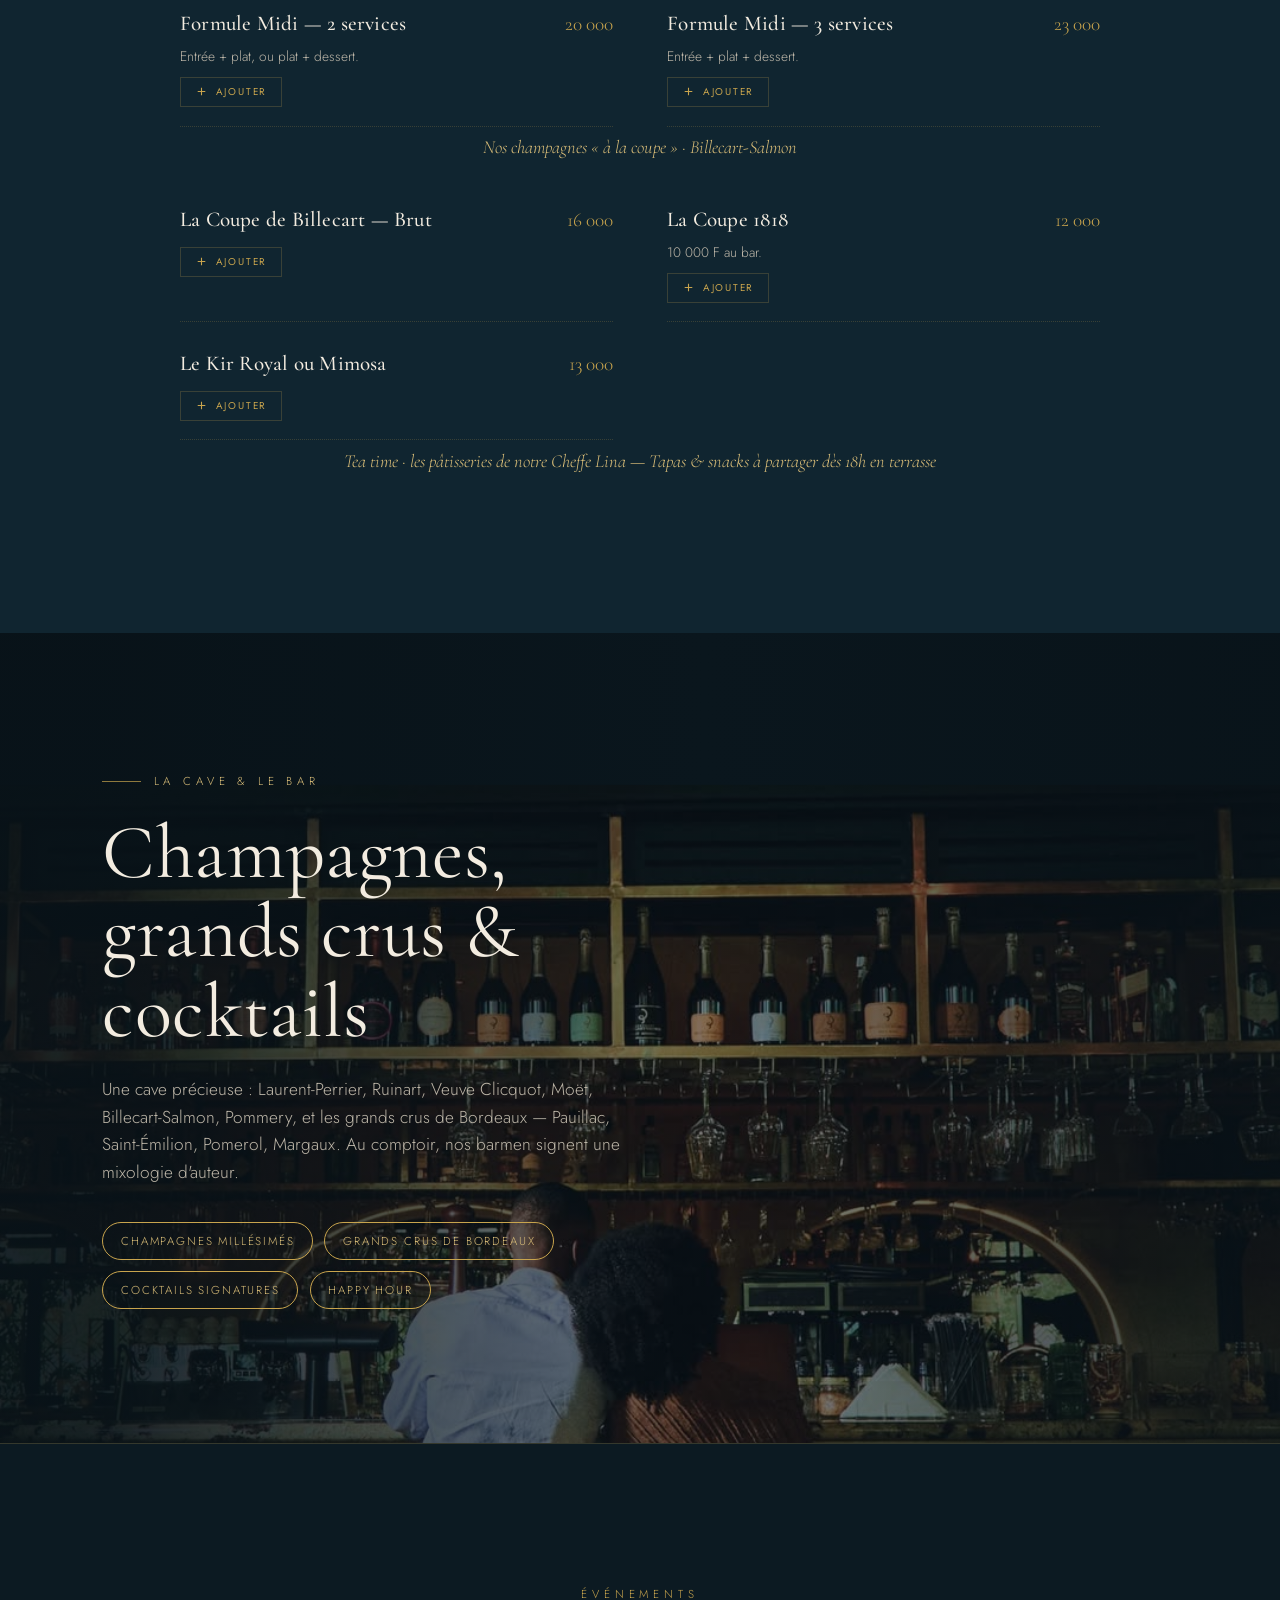
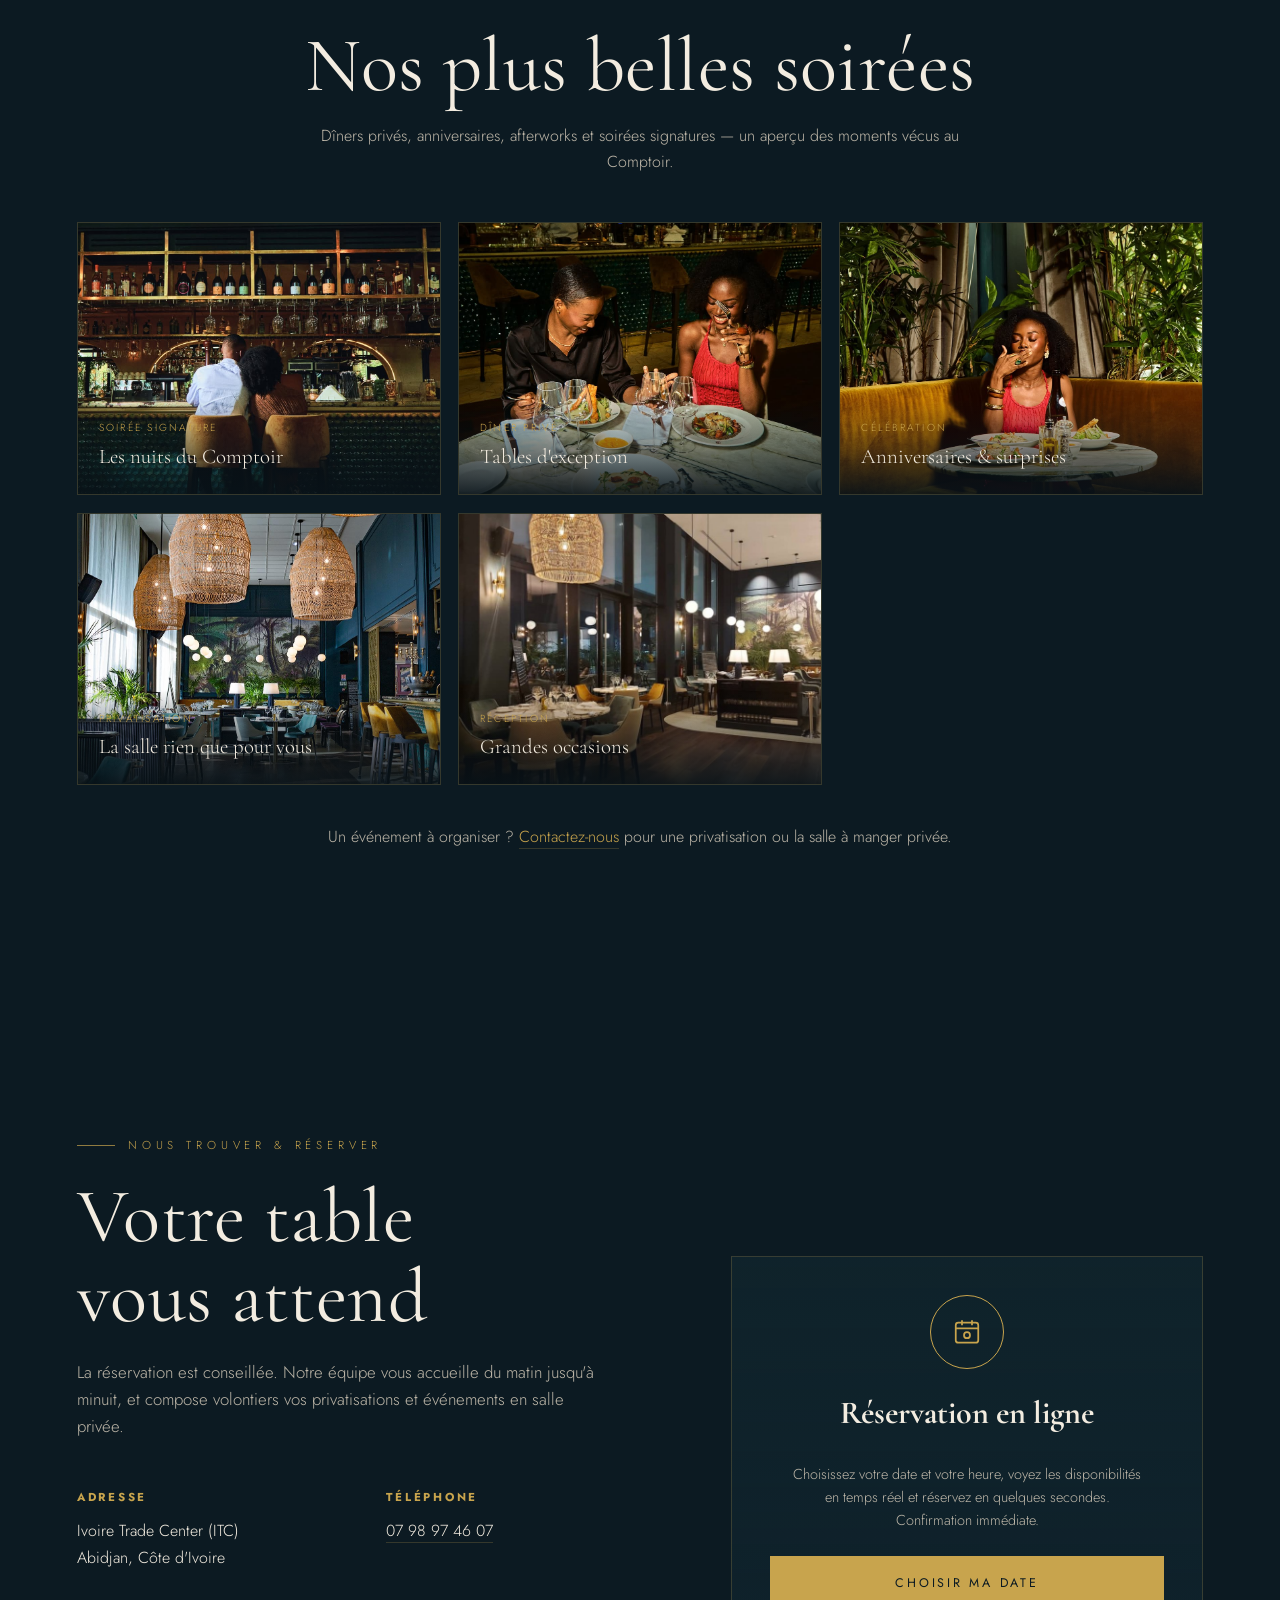
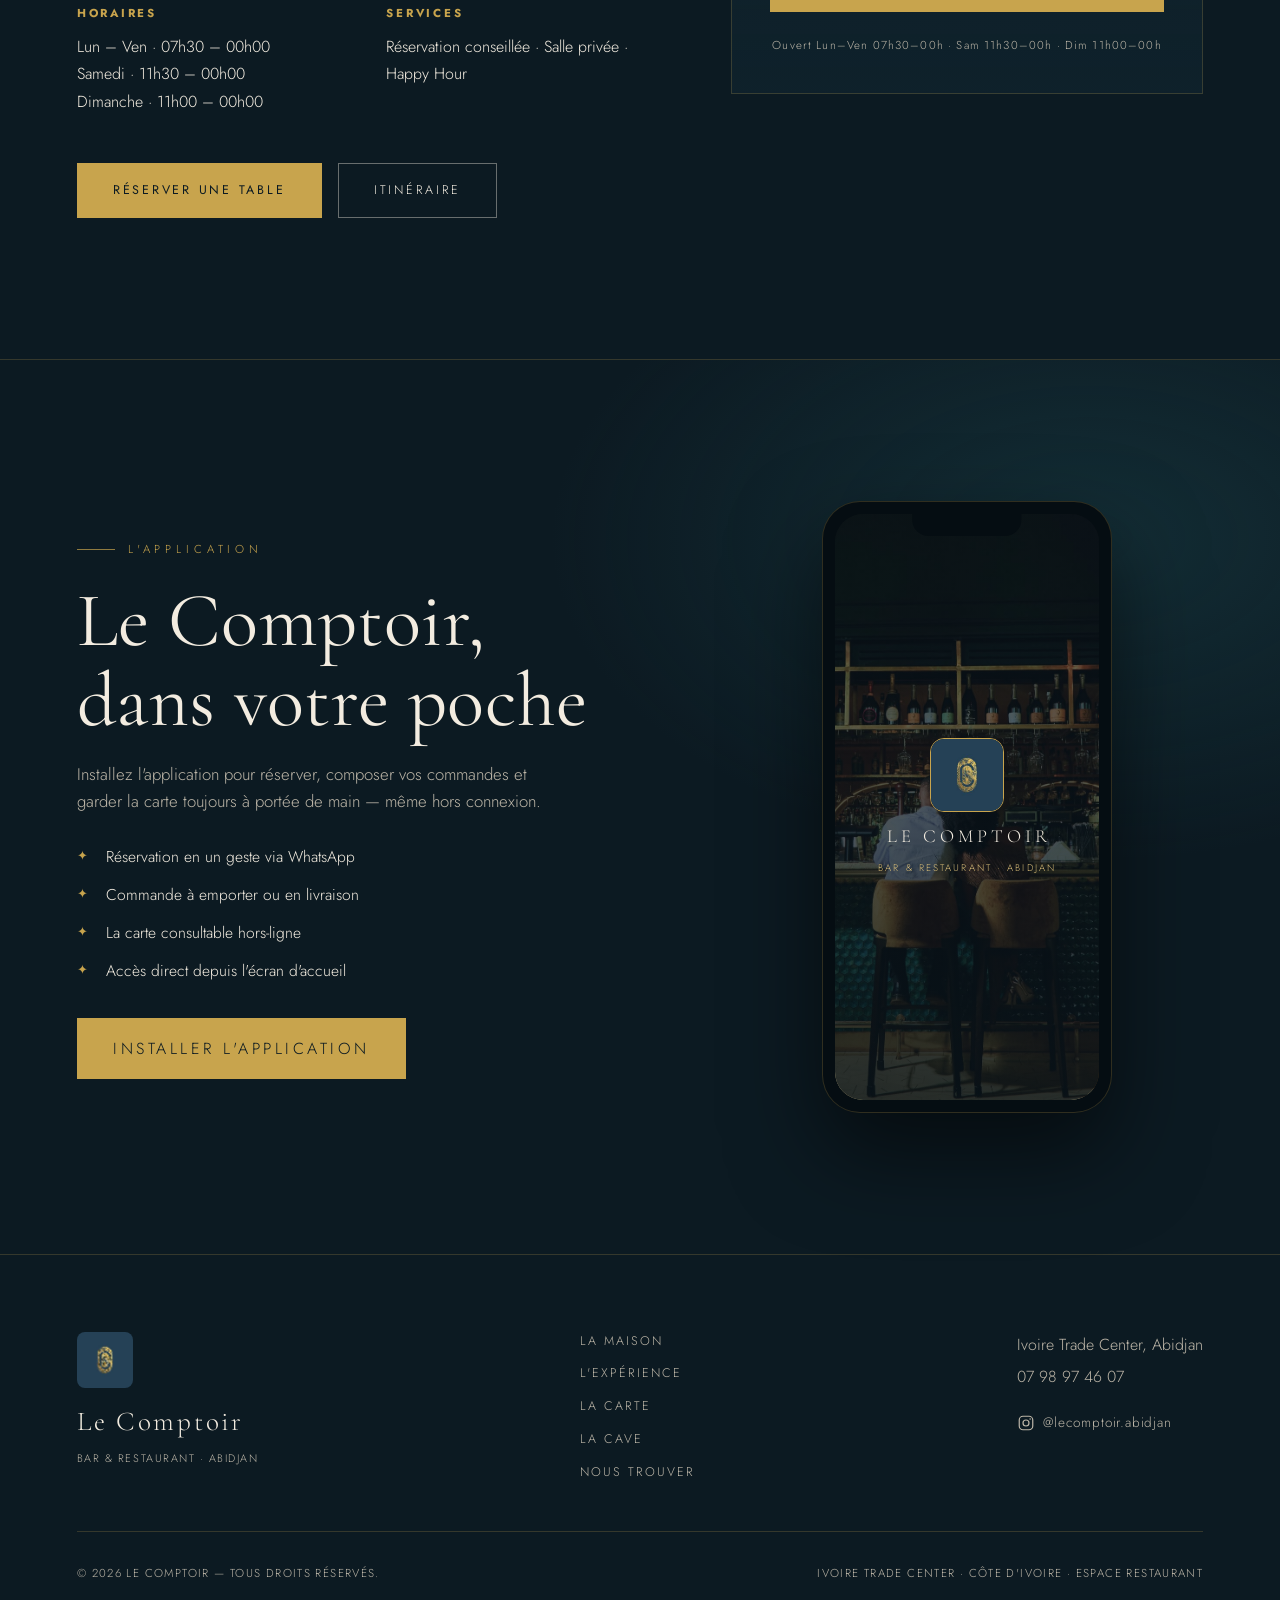
==== commit aaab409d: "Carte finale du restaurant (formules, entrées, plats, pâtes/burgers, salades, desserts, glaces, cock" ====
--- a/index.html
+++ b/index.html
@@ -188,115 +188,234 @@
   </div>
 
   <div class="menu__tabs" id="menuTabs" data-reveal>
-    <button class="active" data-tab="mer">Produits de la mer</button>
-    <button data-tab="terre">Produits de la terre</button>
-    <button data-tab="partager">À partager</button>
-    <button data-tab="plats">Nos plats</button>
-    <button data-tab="tartares">Tartares &amp; Carpaccios</button>
+    <button class="active" data-tab="formules">Formules</button>
+    <button data-tab="entrees">Entrées</button>
+    <button data-tab="plats">Plats</button>
+    <button data-tab="pates">Tartares, Pâtes &amp; Burgers</button>
+    <button data-tab="salades">Salades</button>
     <button data-tab="desserts">Desserts</button>
-    <button data-tab="vitrine">La vitrine sucrée</button>
-    <button data-tab="pozzetto">Glaces &amp; Sorbets</button>
+    <button data-tab="glaces">Glaces &amp; Sorbets</button>
+    <button data-tab="cocktails">Cocktails</button>
+    <button data-tab="mocktails">Mocktails</button>
+    <button data-tab="boissons">Boissons</button>
   </div>
 
   <div class="menu__panels">
 
-    <!-- MER -->
-    <div class="menu__panel active" data-panel="mer">
-      <div class="dish"><div class="dish__head"><h3>Carpaccio de mérou aux agrumes</h3><span class="dish__price">15&nbsp;000</span></div><p>Fines lamelles de mérou, suprêmes d'agrumes et huile parfumée.</p></div>
-      <div class="dish"><div class="dish__head"><h3>« Dévoué » de bar</h3><span class="dish__price">24&nbsp;000</span></div><p>Tartare de bar, agrumes et condiments délicats.</p></div>
-      <div class="dish"><div class="dish__head"><h3>Tartare de saumon, hibiscus</h3><span class="dish__price">32&nbsp;000</span></div><p>Saumon au couteau, infusion d'hibiscus.</p></div>
-      <div class="dish"><div class="dish__head"><h3>Saumon fumé d'Écosse à la ficelle</h3><span class="dish__price">15&nbsp;000</span></div><p>Fumé maison, blinis et crème.</p></div>
-      <div class="dish"><div class="dish__head"><h3>Tataki de thon, miso, teriyaki</h3><span class="dish__price">24&nbsp;000</span></div><p>Thon juste saisi, laque teriyaki et miso.</p></div>
-      <div class="dish"><div class="dish__head"><h3>Gambas croustillantes</h3><span class="dish__price">16&nbsp;000</span></div><p>Crème cheese aux herbes et chou croquant.</p></div>
-      <div class="dish"><div class="dish__head"><h3>Ceviche de poulpe</h3><span class="dish__price">22&nbsp;000</span></div><p>Citron &amp; huile d'olive, condiment carotte-gingembre.</p></div>
-      <div class="dish"><div class="dish__head"><h3>Ravioles de gambas ouvertes, ricotta</h3><span class="dish__price">14&nbsp;000</span></div><p>Gambas, ricotta et bouillon parfumé.</p></div>
-    </div>
-
-    <!-- TERRE -->
-    <div class="menu__panel" data-panel="terre">
-      <div class="dish"><div class="dish__head"><h3>Aubergine rôtie au chèvre</h3><span class="dish__price">14&nbsp;000</span></div><p>Edamame, crème aux herbes, menthe &amp; épinards.</p></div>
-      <div class="dish"><div class="dish__head"><h3>Bœuf sauté au miso</h3><span class="dish__price">19&nbsp;000</span></div><p>Émincé de bœuf laqué, sauce miso.</p></div>
-      <div class="dish"><div class="dish__head"><h3>Tartare à la tomate, burrata &amp; pesto</h3><span class="dish__price">20&nbsp;000</span></div><p>Tomate, burrata crémeuse et pesto maison.</p></div>
-      <div class="dish"><div class="dish__head"><h3>Gros marronnais du Comptoir</h3><span class="dish__price">10&nbsp;000</span></div><p>Moutarde à l'ancienne et croûtons de pain.</p></div>
-      <div class="dish"><div class="dish__head"><h3>Brave de champignons</h3><span class="dish__price">18&nbsp;000</span></div><p>Beurre blanc à l'estragon, escargots en persillade.</p></div>
-      <div class="dish"><div class="dish__head"><h3>Saint-Marcellin rôti</h3><span class="dish__price">14&nbsp;000</span></div><p>Pain aux céréales et salade.</p></div>
-    </div>
-
-    <!-- À PARTAGER -->
-    <div class="menu__panel" data-panel="partager">
-      <p class="menu__note">Pensé pour deux convives.</p>
-      <div class="dish"><div class="dish__head"><h3>Pizzetti burrata, jambon de Parme</h3><span class="dish__price">24&nbsp;000</span></div><p>Burrata, jambon de Parme et tomate séchée.</p></div>
-      <div class="dish"><div class="dish__head"><h3>Pizzetti burrata, tartufata</h3><span class="dish__price">22&nbsp;000</span></div><p>Burrata, tartufata et épinards.</p></div>
-      <div class="dish"><div class="dish__head"><h3>Planche de jambon ibérique</h3><span class="dish__price">30&nbsp;000</span></div><p>Pata negra finement tranché.</p></div>
-      <div class="dish"><div class="dish__head"><h3>Notre Veggie</h3><span class="dish__price">14&nbsp;000</span></div><p>Tartine végétale du Comptoir, légumes &amp; céréales.</p></div>
+    <!-- FORMULES -->
+    <div class="menu__panel active" data-panel="formules">
+      <p class="menu__note">Service continu de midi à minuit · Petit-déjeuner jusqu'à 11h</p>
+      <div class="dish"><div class="dish__head"><h3>Le Parisien</h3><span class="dish__price">10&nbsp;000</span></div><p>Formule petit-déjeuner, servie jusqu'à 11h.</p></div>
+      <div class="dish"><div class="dish__head"><h3>Le Comptoir</h3><span class="dish__price">13&nbsp;000</span></div><p>Formule petit-déjeuner complète, servie jusqu'à 11h.</p></div>
+      <div class="dish"><div class="dish__head"><h3>Formule Midi — 2 services</h3><span class="dish__price">20&nbsp;000</span></div><p>Entrée + plat, ou plat + dessert.</p></div>
+      <div class="dish"><div class="dish__head"><h3>Formule Midi — 3 services</h3><span class="dish__price">23&nbsp;000</span></div><p>Entrée + plat + dessert.</p></div>
+      <p class="menu__note">Nos champagnes « à la coupe » · Billecart-Salmon</p>
+      <div class="dish"><div class="dish__head"><h3>La Coupe de Billecart — Brut</h3><span class="dish__price">16&nbsp;000</span></div></div>
+      <div class="dish"><div class="dish__head"><h3>La Coupe 1818</h3><span class="dish__price">12&nbsp;000</span></div><p>10 000 F au bar.</p></div>
+      <div class="dish"><div class="dish__head"><h3>Le Kir Royal ou Mimosa</h3><span class="dish__price">13&nbsp;000</span></div></div>
+      <p class="menu__note">Tea time · les pâtisseries de notre Cheffe Lina — Tapas &amp; snacks à partager dès 18h en terrasse</p>
+    </div>
+
+    <!-- ENTRÉES -->
+    <div class="menu__panel" data-panel="entrees">
+      <p class="menu__note">Poissons &amp; crustacés</p>
+      <div class="dish"><div class="dish__head"><h3>Carpaccio de mérou au citron vert de Côte d'Ivoire</h3><span class="dish__price">15&nbsp;000</span></div><p>Produit cru.</p></div>
+      <div class="dish"><div class="dish__head"><h3>Ceviche de bar au gingembre</h3><span class="dish__price">17&nbsp;000</span></div><p>Produit cru.</p></div>
+      <div class="dish"><div class="dish__head"><h3>Tartelette au crabe, avocat &amp; pamplemousse</h3><span class="dish__price">21&nbsp;000</span></div></div>
+      <div class="dish"><div class="dish__head"><h3>Tartare avocat-crevettes, spicy mayo</h3><span class="dish__price">15&nbsp;000</span></div></div>
+      <div class="dish"><div class="dish__head"><h3>Tartare de thon &amp; avocat, crème fine de cacahuète</h3><span class="dish__price">15&nbsp;000</span></div><p>Produit cru.</p></div>
+      <div class="dish"><div class="dish__head"><h3>Sashimi de thon, légumes croquants</h3><span class="dish__price">18&nbsp;000</span></div><p>Produit cru.</p></div>
+      <div class="dish"><div class="dish__head"><h3>Rillettes de thon « maison »</h3><span class="dish__price">17&nbsp;000</span></div><p>Pour 2 personnes.</p></div>
+      <div class="dish"><div class="dish__head"><h3>Poulpe cuit à basse température</h3><span class="dish__price">16&nbsp;000</span></div><p>Coulis de poivron rouge, chorizo (porc).</p></div>
+      <div class="dish"><div class="dish__head"><h3>Ravioles de gambas ouvertes, ricotta</h3><span class="dish__price">15&nbsp;000</span></div></div>
+
+      <p class="menu__note">Les entrées signatures</p>
+      <div class="dish"><div class="dish__head"><h3>Aubergine rôtie au chèvre</h3><span class="dish__price">12&nbsp;000</span></div><p>Tomate séchée, pousses d'épinards &amp; olives.</p></div>
+      <div class="dish"><div class="dish__head"><h3>Burrata au pesto</h3><span class="dish__price">19&nbsp;000</span></div><p>Tomates cerises, olives &amp; roquette.</p></div>
+      <div class="dish"><div class="dish__head"><h3>Bœuf sauté au miso</h3><span class="dish__price">17&nbsp;000</span></div></div>
+
+      <p class="menu__note">Les classiques</p>
+      <div class="dish"><div class="dish__head"><h3>Terrine de foie gras maison, chutney</h3><span class="dish__price">28&nbsp;000</span></div></div>
+      <div class="dish"><div class="dish__head"><h3>Saumon fumé, crème citronnée</h3><span class="dish__price">29&nbsp;000</span></div></div>
+      <div class="dish"><div class="dish__head"><h3>12 gros escargots de Bourgogne</h3><span class="dish__price">28&nbsp;000</span></div><p>Beurre persillé.</p></div>
+      <div class="dish"><div class="dish__head"><h3>Œufs coulants bénédicte au saumon</h3><span class="dish__price">21&nbsp;000</span></div><p>Sabayon au champagne.</p></div>
+      <div class="dish"><div class="dish__head"><h3>Œufs bio mayonnaise, salade verte</h3><span class="dish__price">14&nbsp;000</span></div></div>
+      <div class="dish"><div class="dish__head"><h3>Assiette de jambon d'exception</h3><span class="dish__price">18&nbsp;000</span></div></div>
     </div>
 
     <!-- PLATS -->
     <div class="menu__panel" data-panel="plats">
-      <div class="dish"><div class="dish__head"><h3>Entrecôte de bœuf Simmental · 380g</h3><span class="dish__price">36&nbsp;000</span></div><p>Sauce béarnaise et frites maison.</p></div>
-      <div class="dish"><div class="dish__head"><h3>Filet de bœuf Angus</h3><span class="dish__price">36&nbsp;000</span></div><p>Poivre de raffia et frites.</p></div>
-      <div class="dish"><div class="dish__head"><h3>Filet mignon de veau</h3><span class="dish__price">32&nbsp;000</span></div><p>Coquillettes à la tartufata, sauce porto truffée.</p></div>
-      <div class="dish"><div class="dish__head"><h3>Entrecôte de veau, sauce soubise</h3><span class="dish__price">30&nbsp;000</span></div><p>Pommes paillasson.</p></div>
-      <div class="dish"><div class="dish__head"><h3>Suprême de cochon basse température</h3><span class="dish__price">30&nbsp;000</span></div><p>Gnocchis, sauce moutarde et gratin de riz.</p></div>
-      <div class="dish"><div class="dish__head"><h3>Suprême de canard, sauce bigarade</h3><span class="dish__price">29&nbsp;000</span></div><p>Carotte et agrumes.</p></div>
-      <div class="dish"><div class="dish__head"><h3>Onglet de bœuf Black Angus</h3><span class="dish__price">23&nbsp;000</span></div><p>Compotée d'oignon au miel, pommes paillasson.</p></div>
-    </div>
-
-    <!-- TARTARES -->
-    <div class="menu__panel" data-panel="tartares">
-      <div class="dish"><div class="dish__head"><h3>Tartare de bœuf au couteau</h3><span class="dish__price">24&nbsp;000</span></div><p>Frites et salade.</p></div>
-      <div class="dish"><div class="dish__head"><h3>Carpaccio de bœuf à l'italienne</h3><span class="dish__price">19&nbsp;000</span></div><p>Câpres, parmesan, frites et salade.</p></div>
-      <div class="dish"><div class="dish__head"><h3>Chiffonnade de filet mignon de veau bio</h3><span class="dish__price">24&nbsp;000</span></div><p>Condiment césar, frites et salade.</p></div>
+      <p class="menu__note">Poissons &amp; fruits de mer d'ici et d'ailleurs</p>
+      <div class="dish"><div class="dish__head"><h3>Pavé de mérou, beurre blanc au curcuma façon Comptoir</h3><span class="dish__price">28&nbsp;000</span></div><p>Courgettes confites, coquillages et purée de pommes de terre.</p></div>
+      <div class="dish"><div class="dish__head"><h3>Pavé de saumon snacké, gnocchis maison</h3><span class="dish__price">29&nbsp;000</span></div><p>Crème à l'aneth, parmesan et tomates séchées.</p></div>
+      <div class="dish"><div class="dish__head"><h3>Pavé de bar, déclinaison de pommes de terre</h3><span class="dish__price">26&nbsp;000</span></div><p>Jus émulsionné à la truffe.</p></div>
+      <div class="dish"><div class="dish__head"><h3>Poulpe grillé à la gremolata</h3><span class="dish__price">28&nbsp;000</span></div><p>Pommes écrasées &amp; crème de ciboulette.</p></div>
+      <div class="dish"><div class="dish__head"><h3>Steak de thon à la plancha</h3><span class="dish__price">21&nbsp;000</span></div><p>Crème d'olive noire &amp; patate douce rôtie.</p></div>
+      <div class="dish"><div class="dish__head"><h3>Gambas snackées, sauce vierge à l'ivoirienne</h3><span class="dish__price">28&nbsp;000</span></div><p>Riz blanc.</p></div>
+      <div class="dish"><div class="dish__head"><h3>Sole de Bretagne entière à la plancha</h3><span class="dish__price">45&nbsp;000</span></div><p>Purée légère de pommes de terre.</p></div>
+
+      <p class="menu__note">Viandes</p>
+      <div class="dish"><div class="dish__head"><h3>Entrecôte de bœuf Simental · 350 g</h3><span class="dish__price">37&nbsp;000</span></div><p>Sauce béarnaise, frites.</p></div>
+      <div class="dish"><div class="dish__head"><h3>Filet de bœuf, sauce poivre de Baffia</h3><span class="dish__price">29&nbsp;000</span></div><p>Frites.</p></div>
+      <div class="dish"><div class="dish__head"><h3>Magret de canard, sauce bigarade</h3><span class="dish__price">32&nbsp;000</span></div><p>Gratin de pommes de terre.</p></div>
+      <div class="dish"><div class="dish__head"><h3>Souris d'agneau du Comptoir, jus épicé</h3><span class="dish__price">29&nbsp;000</span></div><p>Mousseline de patate douce, tomate séchée.</p></div>
+      <div class="dish"><div class="dish__head"><h3>Entrecôte de veau, sauce porto truffe</h3><span class="dish__price">34&nbsp;000</span></div><p>Coquillettes à la truffe.</p></div>
+      <div class="dish"><div class="dish__head"><h3>Poitrine de cochon du Cantal à la plancha</h3><span class="dish__price">28&nbsp;000</span></div><p>Sauce moutarde miso à l'ancienne, purée de pommes de terre.</p></div>
+      <div class="dish"><div class="dish__head"><h3>Côtes d'agneau, jus au thym</h3><span class="dish__price">36&nbsp;000</span></div><p>Haricots verts, tomate &amp; olives.</p></div>
+      <div class="dish"><div class="dish__head"><h3>Côte de veau, crème aux morilles</h3><span class="dish__price">37&nbsp;000</span></div><p>Pommes sautées.</p></div>
+      <p class="menu__note">Changement de garnitures &amp; suppléments — 4 000 F · Jeunes pousses d'épinards — 5 000 F<br>Légumes poêlés · Salade verte · Risotto de coquillettes à la truffe · Gnocchis · Haricots verts</p>
+    </div>
+
+    <!-- TARTARES, PÂTES & BURGERS -->
+    <div class="menu__panel" data-panel="pates">
+      <p class="menu__note">Tartare &amp; Carpaccio</p>
+      <div class="dish"><div class="dish__head"><h3>Tartare de bœuf au couteau, « dressé devant vous »</h3><span class="dish__price">24&nbsp;000</span></div><p>Frites et salade. Produit cru.</p></div>
+      <div class="dish"><div class="dish__head"><h3>Carpaccio de bœuf, câpres, parmesan</h3><span class="dish__price">19&nbsp;000</span></div><p>Frites &amp; salade. Produit cru.</p></div>
+
+      <p class="menu__note">Pâtes</p>
+      <div class="dish"><div class="dish__head"><h3>Les fameuses « Rigatoni » à la tartufata</h3><span class="dish__price">25&nbsp;000</span></div><p>Burrata du Comptoir.</p></div>
+      <div class="dish"><div class="dish__head"><h3>Linguines aux gambas, « comme à l'ouverture »</h3><span class="dish__price">28&nbsp;000</span></div></div>
+      <div class="dish"><div class="dish__head"><h3>Linguines au bœuf Stroganoff</h3><span class="dish__price">26&nbsp;000</span></div></div>
+
+      <p class="menu__note">Burgers</p>
+      <div class="dish"><div class="dish__head"><h3>Smash burger</h3><span class="dish__price">19&nbsp;000</span></div><p>Sauce aurore, oignon rouge, comté, frites.</p></div>
+      <div class="dish"><div class="dish__head"><h3>Burger raclette</h3><span class="dish__price">19&nbsp;000</span></div><p>Sauce cocktail, oignon rouge, fromage à raclette, tomate séchée, frites.</p></div>
+    </div>
+
+    <!-- SALADES -->
+    <div class="menu__panel" data-panel="salades">
+      <p class="menu__note">Disponibles en entrée ou en plat</p>
+      <div class="dish"><div class="dish__head"><h3>Salade de gambas, légumes du moment</h3><span class="dish__price">26&nbsp;000</span></div><p>Vinaigrette. En entrée : 14 000 F · en plat : 26 000 F.</p></div>
+      <div class="dish"><div class="dish__head"><h3>« Salade César » à notre façon</h3><span class="dish__price">19&nbsp;000</span></div><p>Poulet croustillant. En entrée : 10 000 F · en plat : 19 000 F.</p></div>
+      <div class="dish"><div class="dish__head"><h3>Salade de bœuf à la japonaise</h3><span class="dish__price">24&nbsp;000</span></div><p>En entrée : 13 000 F · en plat : 24 000 F.</p></div>
     </div>
 
     <!-- DESSERTS -->
     <div class="menu__panel" data-panel="desserts">
-      <p class="menu__note">Les incontournables.</p>
-      <div class="dish"><div class="dish__head"><h3>Pain perdu maison</h3><span class="dish__price">8&nbsp;000</span></div><p>Avec sa boule de glace vanille.</p></div>
-      <div class="dish"><div class="dish__head"><h3>Mi-cuit au chocolat</h3><span class="dish__price">9&nbsp;000</span></div><p>Avec sa boule de glace vanille.</p></div>
-      <div class="dish"><div class="dish__head"><h3>Crème brûlée</h3><span class="dish__price">8&nbsp;000</span></div><p>À la vanille de Madagascar.</p></div>
-      <div class="dish"><div class="dish__head"><h3>Tiramisu Nuage</h3><span class="dish__price">9&nbsp;500</span></div><p>Touche d'amaretto.</p></div>
-      <div class="dish"><div class="dish__head"><h3>Tiramisu Matcha</h3><span class="dish__price">10&nbsp;000</span></div><p>Crème légère, biscuit imbibé au matcha.</p></div>
-      <div class="dish"><div class="dish__head"><h3>Riz au lait intensément vanillé</h3><span class="dish__price">9&nbsp;000</span></div><p>Beurre salé, noisettes &amp; sarrasin.</p></div>
-      <div class="dish"><div class="dish__head"><h3>Crumble aux pommes</h3><span class="dish__price">10&nbsp;000</span></div><p>Pommes caramélisées, crème légère à la fève de Tonka.</p></div>
-      <div class="dish"><div class="dish__head"><h3>Profiteroles Le Comptoir</h3><span class="dish__price">9&nbsp;500</span></div><p>Glaces vanille &amp; chocolat, sauce chocolat chaud.</p></div>
-      <div class="dish"><div class="dish__head"><h3>Café très gourmand</h3><span class="dish__price">9&nbsp;500</span></div><p>Un café et son assortiment de mignardises.</p></div>
-      <div class="dish"><div class="dish__head"><h3>Mousse tout-choco</h3><span class="dish__price">8&nbsp;000</span></div><p>Avec une pointe de fleur de sel.</p></div>
+      <p class="menu__note">Les incontournables</p>
+      <div class="dish"><div class="dish__head"><h3>Pain perdu maison</h3><span class="dish__price">9&nbsp;500</span></div><p>Brioche maison, boule de glace vanille.</p></div>
+      <div class="dish"><div class="dish__head"><h3>Mi-cuit au chocolat</h3><span class="dish__price">9&nbsp;500</span></div><p>Boule de glace vanille.</p></div>
+      <div class="dish"><div class="dish__head"><h3>Crème brûlée à la vanille de Madagascar</h3><span class="dish__price">8&nbsp;500</span></div></div>
+      <div class="dish"><div class="dish__head"><h3>Café très gourmand</h3><span class="dish__price">8&nbsp;500</span></div></div>
+      <div class="dish"><div class="dish__head"><h3>Champagne gourmand</h3><span class="dish__price">17&nbsp;000</span></div></div>
+      <div class="dish"><div class="dish__head"><h3>Tiramisu Nuage</h3><span class="dish__price">9&nbsp;500</span></div><p>Amaretto.</p></div>
+      <div class="dish"><div class="dish__head"><h3>Riz au lait intensément vanillé</h3><span class="dish__price">9&nbsp;000</span></div><p>Caramel &amp; noisettes.</p></div>
+      <div class="dish"><div class="dish__head"><h3>Crumble aux pommes, fève de Tonka</h3><span class="dish__price">10&nbsp;000</span></div><p>Glace vanille.</p></div>
+      <div class="dish"><div class="dish__head"><h3>Profiteroles « Le Comptoir »</h3><span class="dish__price">9&nbsp;500</span></div><p>Glaces vanille &amp; chocolat, sauce chocolat chaud.</p></div>
+      <div class="dish"><div class="dish__head"><h3>Tiramisù matcha</h3><span class="dish__price">10&nbsp;000</span></div><p>Crème légère &amp; biscuit imbibé au thé vert japonais.</p></div>
+      <div class="dish"><div class="dish__head"><h3>Mousse tout-choco</h3><span class="dish__price">8&nbsp;000</span></div><p>Avec fleur de sel.</p></div>
       <div class="dish"><div class="dish__head"><h3>Salade de fruits frais</h3><span class="dish__price">7&nbsp;000</span></div><p>Sirop infusé à la vanille de Madagascar.</p></div>
-    </div>
-
-    <!-- VITRINE -->
-    <div class="menu__panel" data-panel="vitrine">
-      <p class="menu__note">La vitrine de notre Cheffe Lina et son équipe.</p>
-      <div class="dish"><div class="dish__head"><h3>Paris-Brest</h3><span class="dish__price">8&nbsp;000</span></div></div>
-      <div class="dish"><div class="dish__head"><h3>Pavlova chocolat &amp; praliné</h3><span class="dish__price">8&nbsp;000</span></div></div>
-      <div class="dish"><div class="dish__head"><h3>Tarte au citron</h3><span class="dish__price">8&nbsp;000</span></div></div>
-      <div class="dish"><div class="dish__head"><h3>Macaron vanille de Madagascar &amp; framboises</h3><span class="dish__price">9&nbsp;000</span></div></div>
-      <div class="dish"><div class="dish__head"><h3>Fraisier</h3><span class="dish__price">9&nbsp;000</span></div></div>
-      <div class="dish"><div class="dish__head"><h3>Framboisier</h3><span class="dish__price">9&nbsp;000</span></div></div>
-      <div class="dish"><div class="dish__head"><h3>Tarte vanille de Madagascar &amp; fraise</h3><span class="dish__price">9&nbsp;000</span></div></div>
-      <div class="dish"><div class="dish__head"><h3>Tarte pistache framboise</h3><span class="dish__price">9&nbsp;000</span></div></div>
-      <div class="dish"><div class="dish__head"><h3>Tarte café vanille de Madagascar</h3><span class="dish__price">9&nbsp;000</span></div></div>
-      <div class="dish"><div class="dish__head"><h3>Tarte pistache fleur d'oranger</h3><span class="dish__price">9&nbsp;000</span></div></div>
-    </div>
-
-    <!-- POZZETTO -->
-    <div class="menu__panel" data-panel="pozzetto">
-      <p class="menu__note">Pozzetto · glaces &amp; sorbets artisanaux — 1 boule 2&nbsp;500 · 2 boules 4&nbsp;500 · 3 boules 7&nbsp;000</p>
+      <div class="dish"><div class="dish__head"><h3>Irish coffee</h3><span class="dish__price">12&nbsp;000</span></div><p>Café, whiskey irlandais &amp; crème fouettée.</p></div>
+      <div class="dish"><div class="dish__head"><h3>Desserts du moment</h3><span class="dish__price">9&nbsp;500</span></div><p>Le chariot de notre cheffe pâtissière : un large choix de créations maison.</p></div>
+    </div>
+
+    <!-- GLACES & SORBETS -->
+    <div class="menu__panel" data-panel="glaces">
+      <p class="menu__note">Glaces &amp; sorbets « maison » — 1 boule 2 500 F · 2 boules 4 500 F · 3 boules 7 000 F</p>
       <div class="pozzetto">
         <div class="pozzetto__col">
           <h4>Les glaces</h4>
-          <ul>
-            <li>Vanille bourbon</li><li>Chocolat noir</li><li>Gianduja di pozzetto</li><li>Chocolat blanc</li><li>Cannelle</li><li>Caramel beurre salé</li><li>Café Costadora</li><li>Noisette</li><li>Pistache di pozzetto</li><li>Matcha (thé vert japonais)</li><li>Violette</li>
-          </ul>
+          <ul><li>Vanille Bourbon</li><li>Chocolat noir</li><li>Gianduja</li><li>Caramel beurre salé</li><li>Café Costadora</li><li>Pistache</li><li>Matcha (thé vert japonais)</li></ul>
         </div>
         <div class="pozzetto__col">
           <h4>Les sorbets</h4>
-          <ul>
-            <li>Citron</li><li>Banane</li><li>Mangue</li><li>Fraise</li><li>Framboise</li><li>Noix de coco</li>
-          </ul>
+          <ul><li>Citron</li><li>Mangue</li><li>Fraise</li><li>Framboise</li><li>Noix de coco</li></ul>
         </div>
       </div>
+    </div>
+
+    <!-- COCKTAILS -->
+    <div class="menu__panel" data-panel="cocktails">
+      <p class="menu__note">Nos cocktails signatures — 12 000 F</p>
+      <div class="dish"><div class="dish__head"><h3>Kentucky day</h3><span class="dish__price">12&nbsp;000</span></div><p>12 cl · Frais, puissant — Bourbon, ananas, citron, melon, passion.</p></div>
+      <div class="dish"><div class="dish__head"><h3>Le Comte de Cocody</h3><span class="dish__price">12&nbsp;000</span></div><p>12 cl · Épicé, fumé, acidulé — Mezcal, tequila, triple sec, citron, mangue épicée, fleur de sel.</p></div>
+      <div class="dish"><div class="dish__head"><h3>Petit goumin</h3><span class="dish__price">12&nbsp;000</span></div><p>11 cl · Fruité, piquant, intense — Rhum dark, gingembre, fruits rouges, passion, citron.</p></div>
+      <div class="dish"><div class="dish__head"><h3>Fleur du printemps</h3><span class="dish__price">12&nbsp;000</span></div><p>12 cl · Acidulé, floral — Gin Citadelle jardin d'été, yuzu, fleur de sureau, citron, infusion jasmin, bitter maison.</p></div>
+      <div class="dish"><div class="dish__head"><h3>Le gouverneur</h3><span class="dish__price">12&nbsp;000</span></div><p>8 cl · Doux, acidulé, puissant — Rhum dark, bourbon, sirop de vanille, mousse passion-orgeat, Angostura.</p></div>
+      <div class="dish"><div class="dish__head"><h3>Caprice d'été</h3><span class="dish__price">12&nbsp;000</span></div><p>18 cl · Rafraîchissant, léger — Tequila Silver, liqueur de mandarine, sirop d'essence de citron, bitter piment, eau gazeuse.</p></div>
+      <div class="dish"><div class="dish__head"><h3>Douceur d'ivoire</h3><span class="dish__price">12&nbsp;000</span></div><p>14 cl · Doux, fruité — Rhum dark, amaretto, mucilage de cacao, citron vert, coco, Angostura.</p></div>
+      <div class="dish"><div class="dish__head"><h3>Spicy sunrise</h3><span class="dish__price">12&nbsp;000</span></div><p>16,5 cl · Épicé, équilibré — Rhum dark, jus de carotte, gingembre, St-Germain, liqueur d'orange, piment de Cayenne, citron.</p></div>
+      <div class="dish"><div class="dish__head"><h3>L'amoureuse</h3><span class="dish__price">12&nbsp;000</span></div><p>15 cl · Doux, fruité, parfumé — Purée de framboise, pêche, citronnelle, gin Citadelle jardin d'été, bitter cardamome.</p></div>
+      <div class="dish"><div class="dish__head"><h3>Russian porn star</h3><span class="dish__price">12&nbsp;000</span></div><p>14 cl · Acidulé, exotique — Vodka, passion, liqueur de passion, vanille, citron, champagne.</p></div>
+      <div class="dish"><div class="dish__head"><h3>Cocoa sour</h3><span class="dish__price">12&nbsp;000</span></div><p>10 cl · Frais, équilibré — Mucilage cacao, vodka, confit de gingembre.</p></div>
+
+      <p class="menu__note">Nos classiques — 10 000 F</p>
+      <div class="dish"><div class="dish__head"><h3>Spritz</h3><span class="dish__price">10&nbsp;000</span></div><p>25 cl · Apérol ou Campari, Prosecco, eau gazeuse.</p></div>
+      <div class="dish"><div class="dish__head"><h3>Negroni</h3><span class="dish__price">10&nbsp;000</span></div><p>12 cl · Gin, Campari, vermouth rouge.</p></div>
+      <div class="dish"><div class="dish__head"><h3>Margarita</h3><span class="dish__price">10&nbsp;000</span></div><p>12 cl · Tequila, Cointreau, citron vert, sel et piment.</p></div>
+      <div class="dish"><div class="dish__head"><h3>Caipirinha</h3><span class="dish__price">10&nbsp;000</span></div><p>14 cl · Cachaça, citron vert, sucre de canne.</p></div>
+      <div class="dish"><div class="dish__head"><h3>Ti-punch</h3><span class="dish__price">10&nbsp;000</span></div><p>10 cl · Rhum agricole, citron vert, sucre de canne.</p></div>
+      <div class="dish"><div class="dish__head"><h3>Sours</h3><span class="dish__price">10&nbsp;000</span></div><p>12 cl · Amaretto, whisky, vodka ou gin — citron, sucre, Angostura.</p></div>
+      <div class="dish"><div class="dish__head"><h3>Espresso martini</h3><span class="dish__price">10&nbsp;000</span></div><p>11 cl · Vodka, liqueur de café, espresso.</p></div>
+      <div class="dish"><div class="dish__head"><h3>Mojito</h3><span class="dish__price">10&nbsp;000</span></div><p>25 cl · Classique, passion ou fruit rouge — rhum cubain blanc, citron vert, menthe.</p></div>
+      <div class="dish"><div class="dish__head"><h3>Mules</h3><span class="dish__price">10&nbsp;000</span></div><p>25 cl · Moscow, London, Jamaican, Mexican ou French — spiritueux au choix, lime, ginger beer.</p></div>
+      <div class="dish"><div class="dish__head"><h3>Saint Germain spritz</h3><span class="dish__price">15&nbsp;000</span></div><p>25 cl · Floral, raffiné — Liqueur St-Germain, Prosecco, tranche de citron.</p></div>
+      <p class="menu__note">Création d'exception — sans alcool 10 000 F · avec alcool 15 000 F<br>Notre barman crée un cocktail sur mesure selon vos goûts.</p>
+    </div>
+
+    <!-- MOCKTAILS -->
+    <div class="menu__panel" data-panel="mocktails">
+      <p class="menu__note">Nos mocktails (sans alcool) — 7 000 F</p>
+      <div class="dish"><div class="dish__head"><h3>Mon Afrique</h3><span class="dish__price">7&nbsp;000</span></div><p>19 cl · Fruité, épicé — Bissap, gingembre, mangue, sucre de canne.</p></div>
+      <div class="dish"><div class="dish__head"><h3>Tropical Tiki</h3><span class="dish__price">7&nbsp;000</span></div><p>26 cl · Exotique, gourmand — Ananas, goyave, sweet coco-mangue, cannelle.</p></div>
+      <div class="dish"><div class="dish__head"><h3>Doux Rêve</h3><span class="dish__price">7&nbsp;000</span></div><p>19 cl · Doux, velouté — Mangue, passion, fraise, pêche, citron.</p></div>
+      <div class="dish"><div class="dish__head"><h3>Pikimin</h3><span class="dish__price">7&nbsp;000</span></div><p>20 cl · Piquant, floral — Passion, gingembre, fruits rouges, rose.</p></div>
+      <div class="dish"><div class="dish__head"><h3>Mekong Song</h3><span class="dish__price">7&nbsp;000</span></div><p>21 cl · Frais, léger — Pomme, ananas, passion.</p></div>
+      <div class="dish"><div class="dish__head"><h3>Baies de Nosy Be</h3><span class="dish__price">7&nbsp;000</span></div><p>23 cl · Fruité, vanillé — Goyave, ananas, passion, citron, vanille.</p></div>
+      <div class="dish"><div class="dish__head"><h3>Coco-dy's</h3><span class="dish__price">7&nbsp;000</span></div><p>22 cl · Fruité, tropical — Passion, pomme, framboise, coco.</p></div>
+      <div class="dish"><div class="dish__head"><h3>Noix Gourmande</h3><span class="dish__price">7&nbsp;000</span></div><p>24 cl · Crémeux, gourmand — Lait de coco, ananas, crème fraîche, sirop de noisette, chantilly.</p></div>
+      <div class="dish"><div class="dish__head"><h3>Pluie d'Été</h3><span class="dish__price">7&nbsp;000</span></div><p>22 cl · Frais, herbacé — Pomme, basilic, citron, eau gazeuse.</p></div>
+      <div class="dish"><div class="dish__head"><h3>Orient Extrême</h3><span class="dish__price">7&nbsp;000</span></div><p>22 cl · Fruité, intense — Passion, ananas, fruits rouges.</p></div>
+    </div>
+
+    <!-- BOISSONS -->
+    <div class="menu__panel" data-panel="boissons">
+      <p class="menu__note">Apéritifs</p>
+      <div class="dish"><div class="dish__head"><h3>Ricard / Pastis 51</h3><span class="dish__price">4&nbsp;000</span></div></div>
+      <div class="dish"><div class="dish__head"><h3>Suze</h3><span class="dish__price">4&nbsp;000</span></div></div>
+      <div class="dish"><div class="dish__head"><h3>Martini — Rouge, Blanc, Rosé</h3><span class="dish__price">5&nbsp;000</span></div></div>
+      <div class="dish"><div class="dish__head"><h3>Campari</h3><span class="dish__price">5&nbsp;000</span></div></div>
+      <div class="dish"><div class="dish__head"><h3>Porto Sandeman — Fine Ruby ou Blanc</h3><span class="dish__price">5&nbsp;000</span></div></div>
+
+      <p class="menu__note">Softs &amp; jus</p>
+      <div class="dish"><div class="dish__head"><h3>Coca / Coca zéro</h3><span class="dish__price">3&nbsp;500</span></div></div>
+      <div class="dish"><div class="dish__head"><h3>Sprite</h3><span class="dish__price">3&nbsp;500</span></div></div>
+      <div class="dish"><div class="dish__head"><h3>Orangina</h3><span class="dish__price">3&nbsp;500</span></div></div>
+      <div class="dish"><div class="dish__head"><h3>Ice tea maison</h3><span class="dish__price">3&nbsp;500</span></div></div>
+      <div class="dish"><div class="dish__head"><h3>Schweppes Tonic</h3><span class="dish__price">3&nbsp;000</span></div></div>
+      <div class="dish"><div class="dish__head"><h3>Red Bull</h3><span class="dish__price">5&nbsp;000</span></div></div>
+      <div class="dish"><div class="dish__head"><h3>Jus de fruits frais pressés minute</h3><span class="dish__price">5&nbsp;500</span></div><p>Orange, pomme, ananas, carotte.</p></div>
+      <div class="dish"><div class="dish__head"><h3>Jus de fruits</h3><span class="dish__price">4&nbsp;000</span></div><p>Mangue, pomme, passion, gingembre, bissap.</p></div>
+      <div class="dish"><div class="dish__head"><h3>Nectars &amp; jus de dégustation « Patrick Font »</h3><span class="dish__price">8&nbsp;000</span></div><p>Nectar d'abricot, pur jus de pomme, pur jus de pomme Redlove.</p></div>
+
+      <p class="menu__note">Eaux — 75 cl</p>
+      <div class="dish"><div class="dish__head"><h3>Kirène / Kirène pétillante</h3><span class="dish__price">3&nbsp;500</span></div></div>
+      <div class="dish"><div class="dish__head"><h3>Acqua Panna</h3><span class="dish__price">5&nbsp;000</span></div></div>
+      <div class="dish"><div class="dish__head"><h3>San Pellegrino</h3><span class="dish__price">5&nbsp;000</span></div></div>
+      <div class="dish"><div class="dish__head"><h3>Evian</h3><span class="dish__price">6&nbsp;000</span></div></div>
+      <div class="dish"><div class="dish__head"><h3>Vals</h3><span class="dish__price">6&nbsp;000</span></div></div>
+      <div class="dish"><div class="dish__head"><h3>Châteldon</h3><span class="dish__price">7&nbsp;000</span></div></div>
+
+      <p class="menu__note">Bières</p>
+      <div class="dish"><div class="dish__head"><h3>Pression Beaufort ou Osiris</h3><span class="dish__price">3&nbsp;500</span></div><p>25 cl : 3 500 F · 50 cl : 5 000 F.</p></div>
+      <div class="dish"><div class="dish__head"><h3>Castel</h3><span class="dish__price">3&nbsp;000</span></div></div>
+      <div class="dish"><div class="dish__head"><h3>Heineken</h3><span class="dish__price">3&nbsp;500</span></div></div>
+      <div class="dish"><div class="dish__head"><h3>Budweiser</h3><span class="dish__price">4&nbsp;000</span></div></div>
+      <div class="dish"><div class="dish__head"><h3>Desperados</h3><span class="dish__price">4&nbsp;000</span></div></div>
+      <div class="dish"><div class="dish__head"><h3>Guinness</h3><span class="dish__price">4&nbsp;000</span></div></div>
+      <div class="dish"><div class="dish__head"><h3>Corona</h3><span class="dish__price">5&nbsp;000</span></div></div>
+      <div class="dish"><div class="dish__head"><h3>La Chouffe</h3><span class="dish__price">5&nbsp;000</span></div></div>
+      <div class="dish"><div class="dish__head"><h3>Leffe</h3><span class="dish__price">5&nbsp;000</span></div></div>
+
+      <p class="menu__note">Boissons chaudes</p>
+      <div class="dish"><div class="dish__head"><h3>Café Continent — espresso, décaféiné ou allongé</h3><span class="dish__price">3&nbsp;000</span></div></div>
+      <div class="dish"><div class="dish__head"><h3>Thés &amp; infusions</h3><span class="dish__price">3&nbsp;500</span></div></div>
+      <div class="dish"><div class="dish__head"><h3>Menthe fraîche / Citronnelle fraîche</h3><span class="dish__price">3&nbsp;000</span></div></div>
+      <div class="dish"><div class="dish__head"><h3>Chocolat chaud maison</h3><span class="dish__price">4&nbsp;000</span></div></div>
+      <div class="dish"><div class="dish__head"><h3>Cappuccino</h3><span class="dish__price">4&nbsp;000</span></div></div>
+      <div class="dish"><div class="dish__head"><h3>Latte</h3><span class="dish__price">3&nbsp;500</span></div></div>
+      <div class="dish"><div class="dish__head"><h3>Chocolat viennois</h3><span class="dish__price">4&nbsp;500</span></div></div>
+      <p class="menu__note">Notre cave : champagnes Billecart-Salmon, grands crus, whiskies, cognacs &amp; armagnacs — carte complète au restaurant.</p>
     </div>
 
   </div>
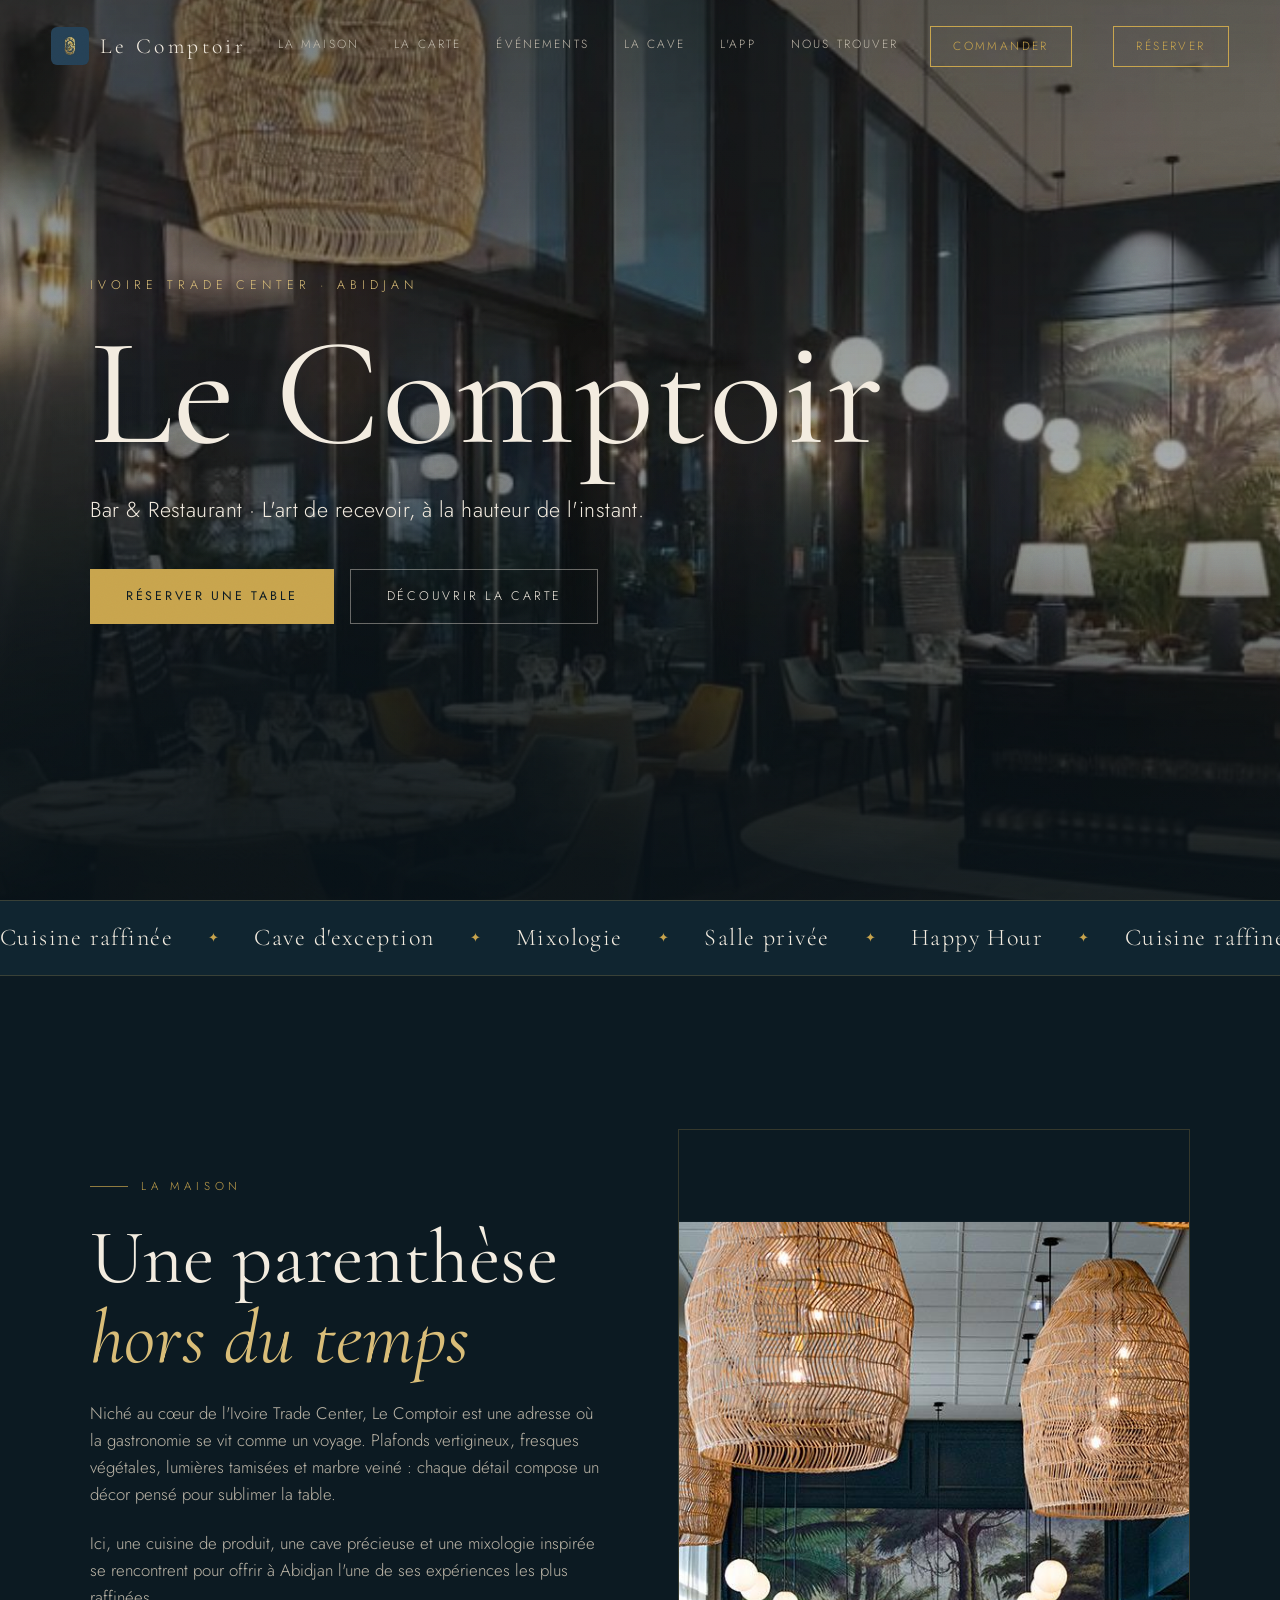
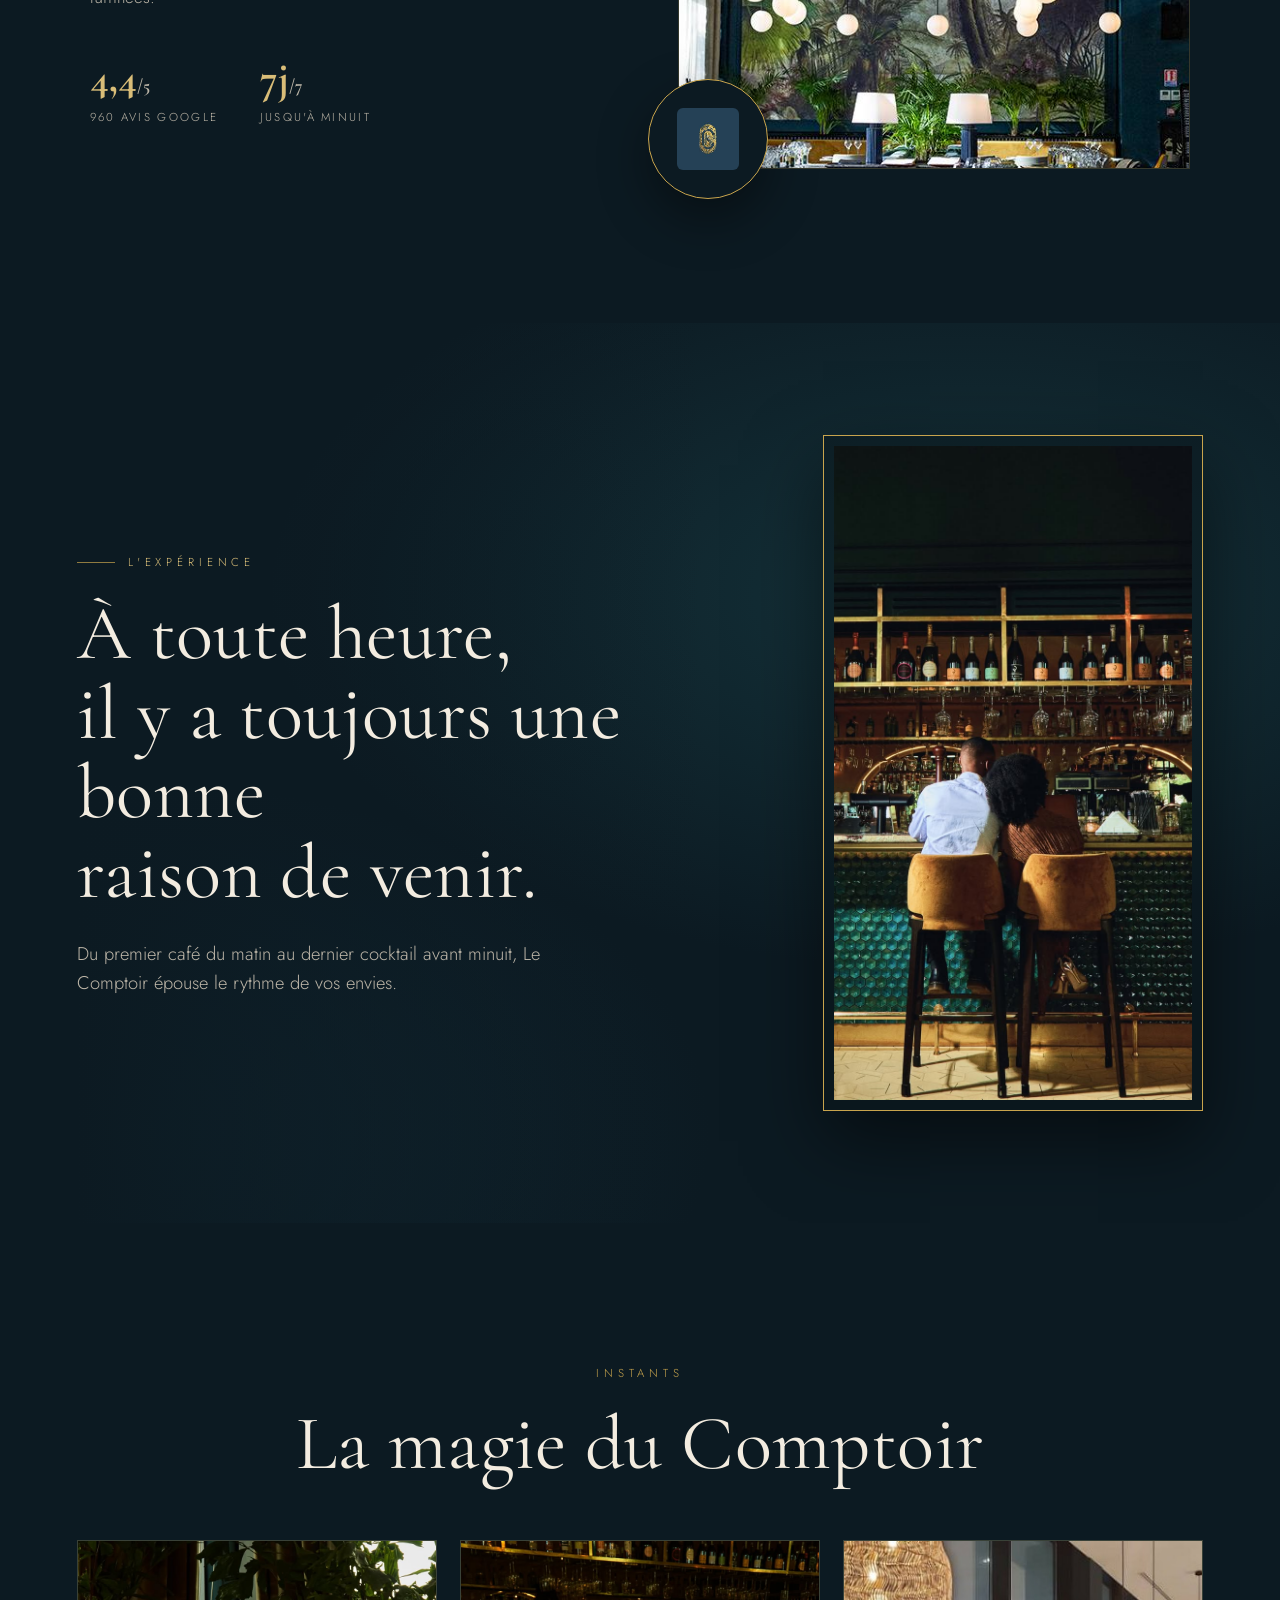
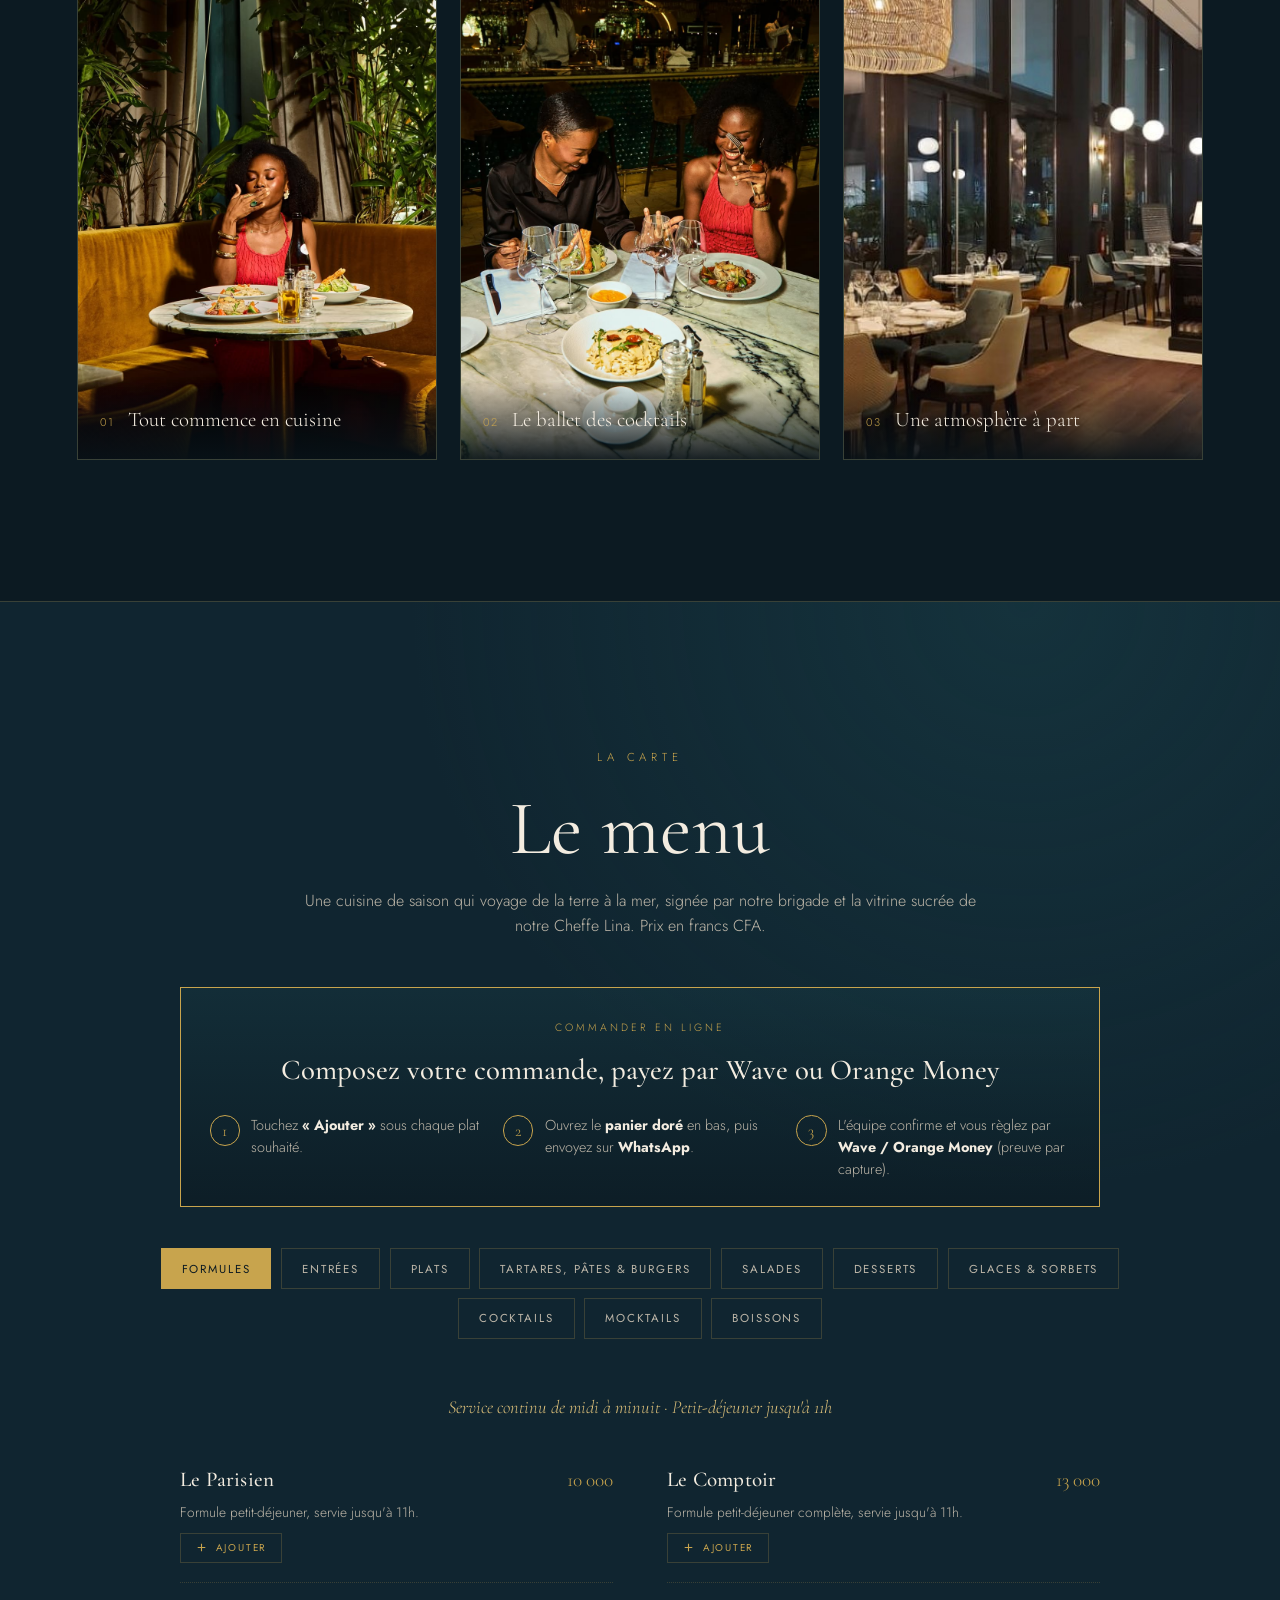
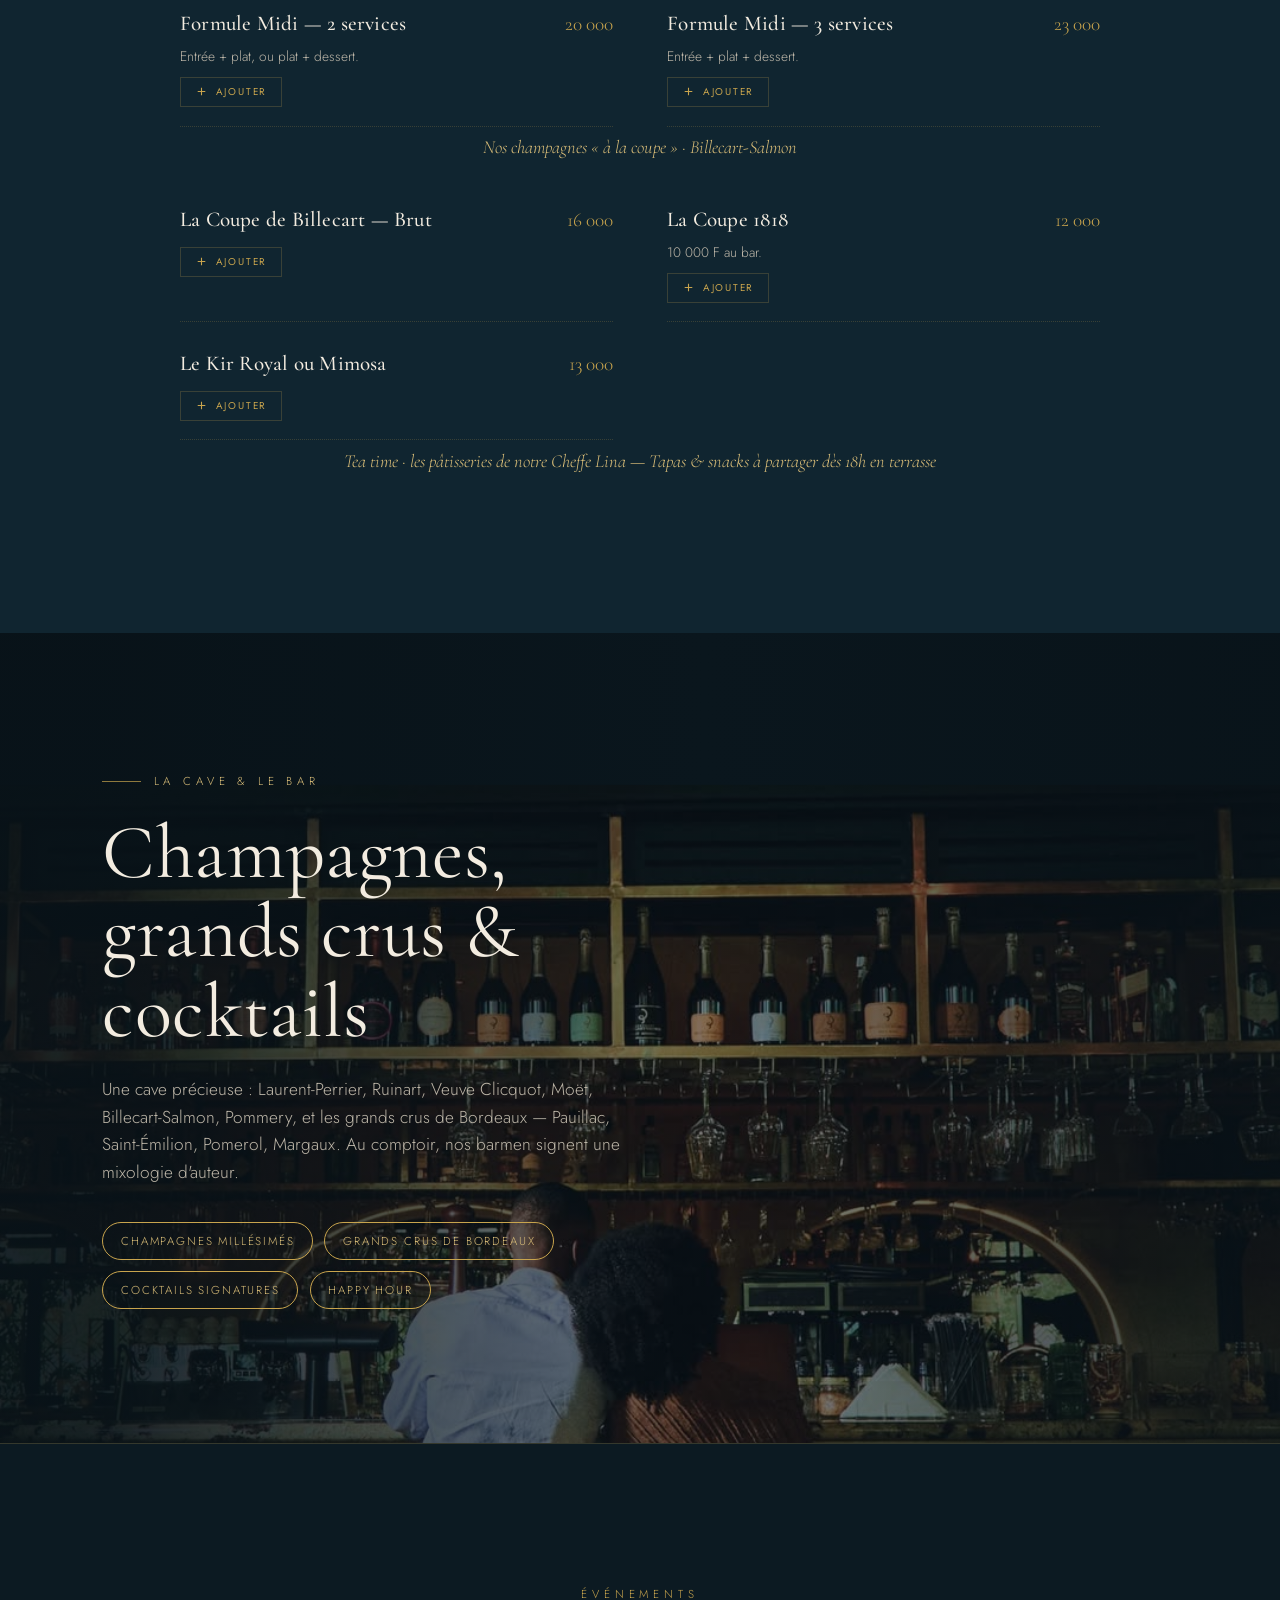
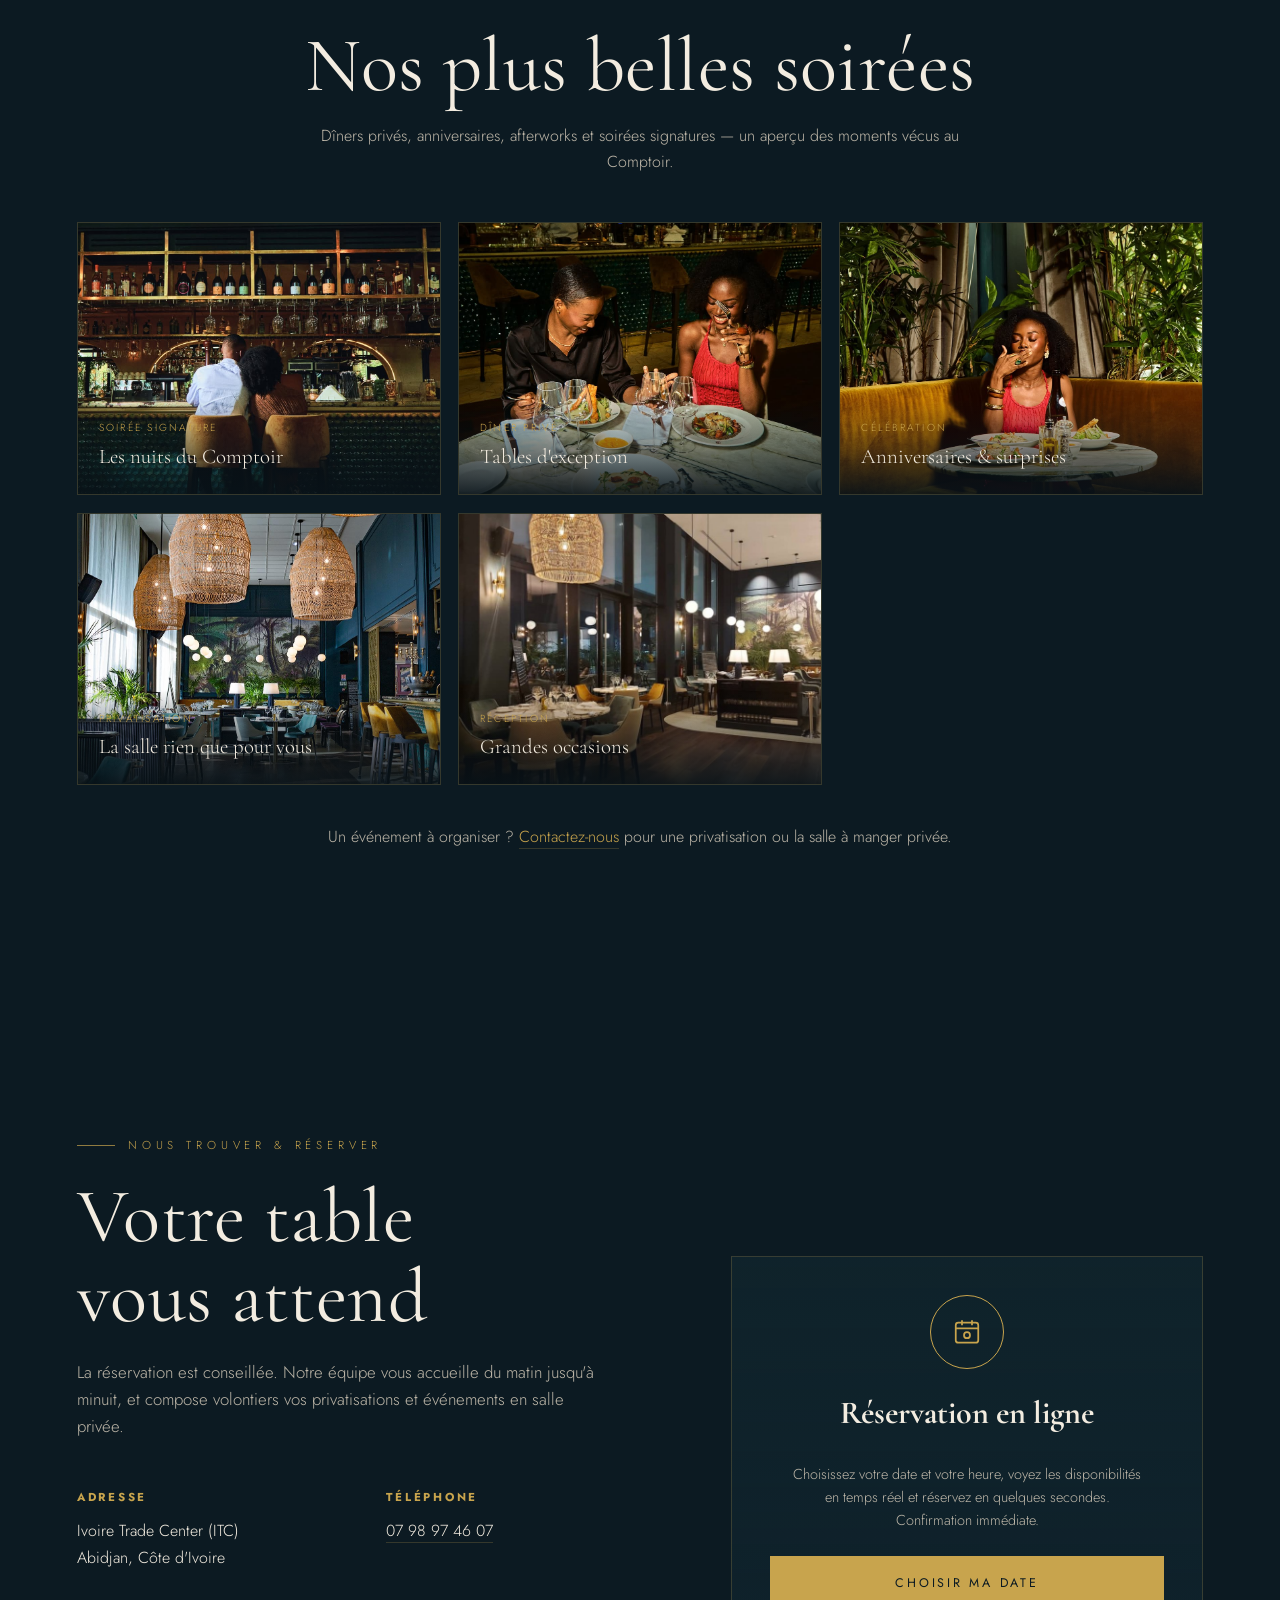
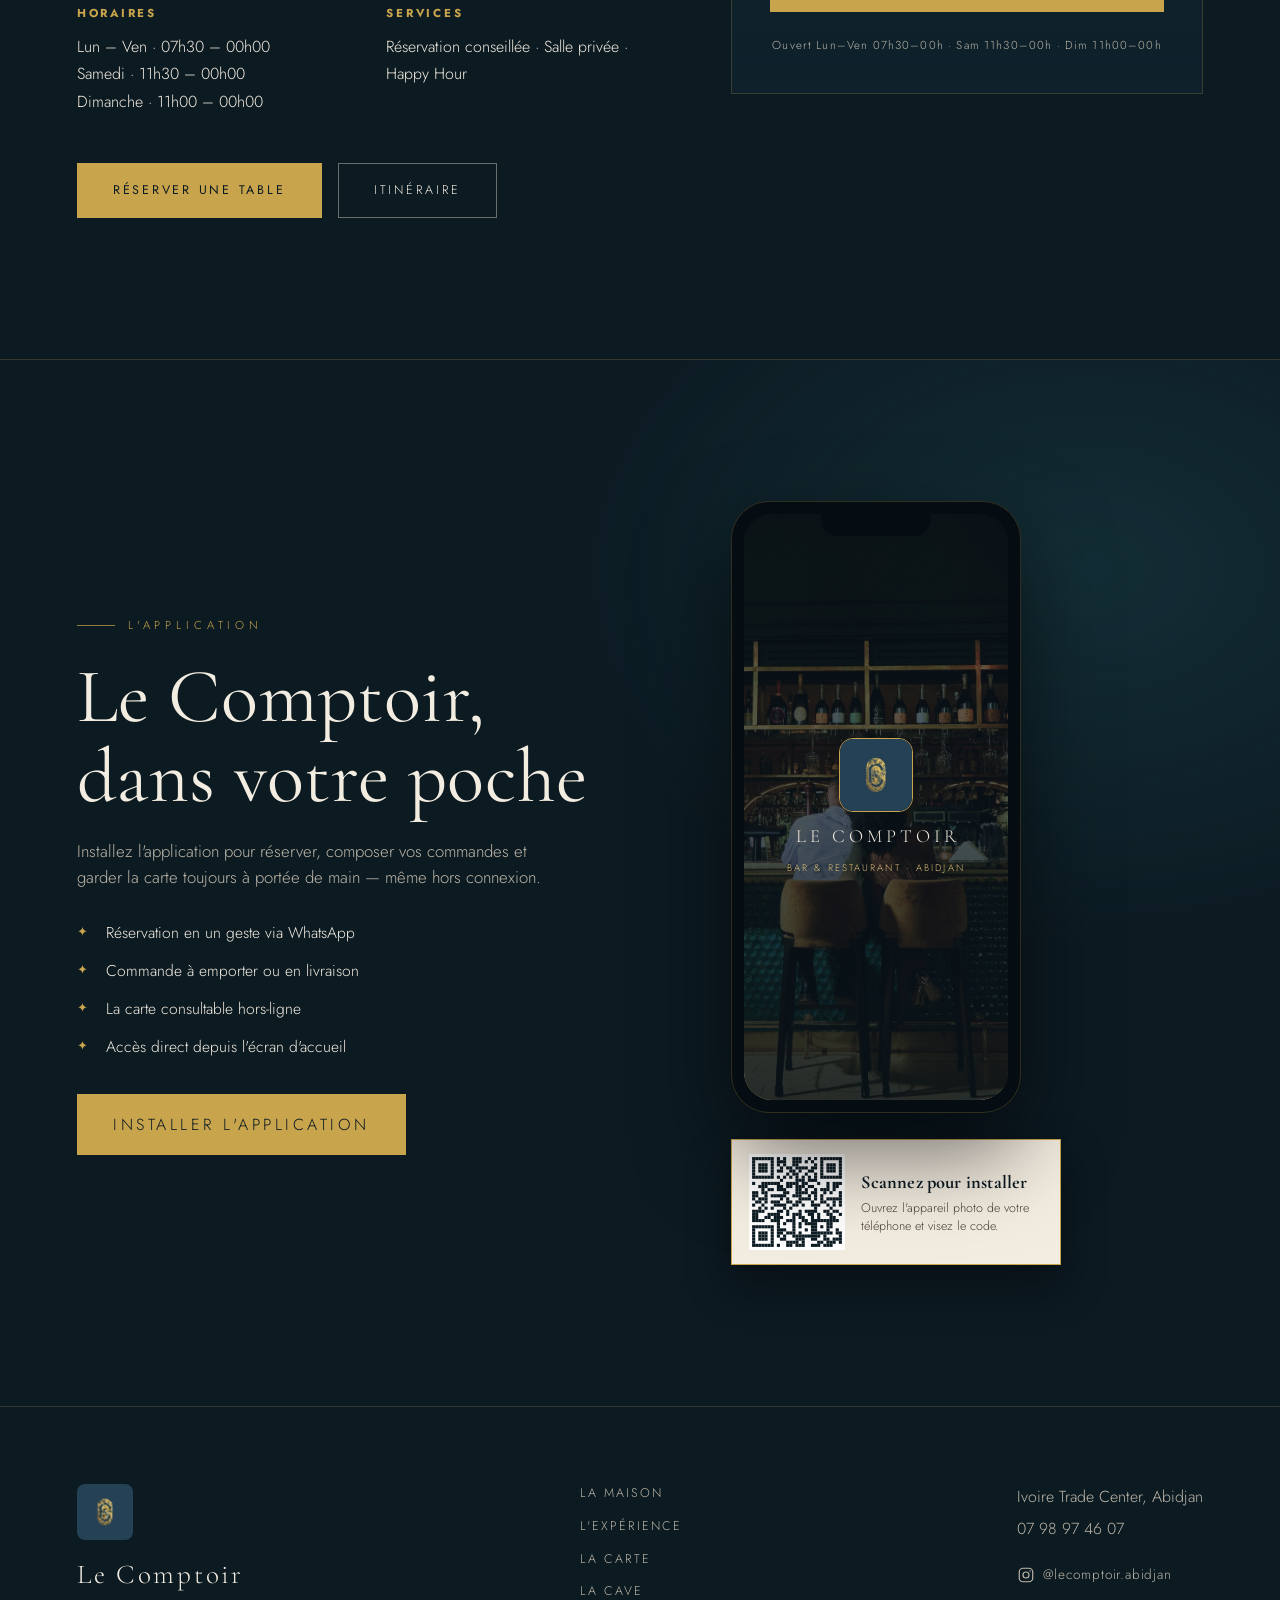
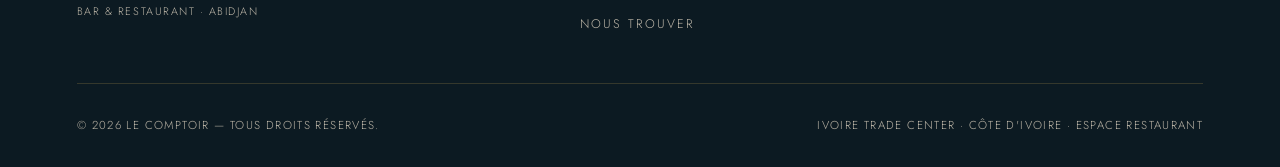
==== commit 4f6f1134: "Ajoute un QR code d'installation dans la section App (ordinateur) + version imprimable haute résolut" ====
--- a/index.html
+++ b/index.html
@@ -536,8 +536,8 @@
       </div>
       <p class="appsec__hint" id="installedHint" hidden>✓ Application déjà installée — retrouvez-la sur votre écran d'accueil.</p>
     </div>
-    <div class="appsec__phone" data-reveal data-delay="2" aria-hidden="true">
-      <div class="phone">
+    <div class="appsec__phone" data-reveal data-delay="2">
+      <div class="phone" aria-hidden="true">
         <div class="phone__notch"></div>
         <div class="phone__screen">
           <img src="assets/img/bar.jpg" alt="">
@@ -548,6 +548,15 @@
           </div>
         </div>
       </div>
+
+      <!-- QR : visible sur ordinateur (inutile sur mobile, on y est déjà) -->
+      <figure class="qr-card" id="qrCard">
+        <img src="assets/qr/qr-site.svg" alt="QR code pour ouvrir Le Comptoir sur votre téléphone" width="150" height="150">
+        <figcaption>
+          <strong>Scannez pour installer</strong>
+          Ouvrez l'appareil photo de votre téléphone et visez le code.
+        </figcaption>
+      </figure>
     </div>
   </div>
 </section>
--- a/styles.css
+++ b/styles.css
@@ -641,3 +641,22 @@
 .resa--cta .resa__hint{max-width:360px;margin:0 auto}
 .resa--cta .resa__submit{margin-top:.4rem;min-width:220px}
 .resa-cta__hours{font-size:.72rem;letter-spacing:.1em;color:var(--cream-dim);margin-top:.4rem}
+
+/* ============================================================
+   QR d'installation (section App) — ordinateur uniquement
+   ============================================================ */
+.appsec__phone{flex-direction:column;gap:1.6rem}
+.qr-card{
+  display:flex;align-items:center;gap:1rem;
+  background:var(--cream);border:1px solid var(--gold);
+  padding:.9rem 1.1rem;max-width:330px;
+  box-shadow:0 18px 44px rgba(0,0,0,.45);
+}
+.qr-card img{width:96px;height:96px;flex:0 0 96px;display:block}
+.qr-card figcaption{font-size:.78rem;line-height:1.45;color:#4a4336}
+.qr-card strong{
+  display:block;font-family:var(--serif);font-size:1.15rem;
+  color:var(--navy);margin-bottom:.25rem;letter-spacing:.01em;
+}
+/* Sur mobile le QR ne sert à rien : on est déjà sur le téléphone */
+@media(max-width:900px){ .qr-card{display:none} }
